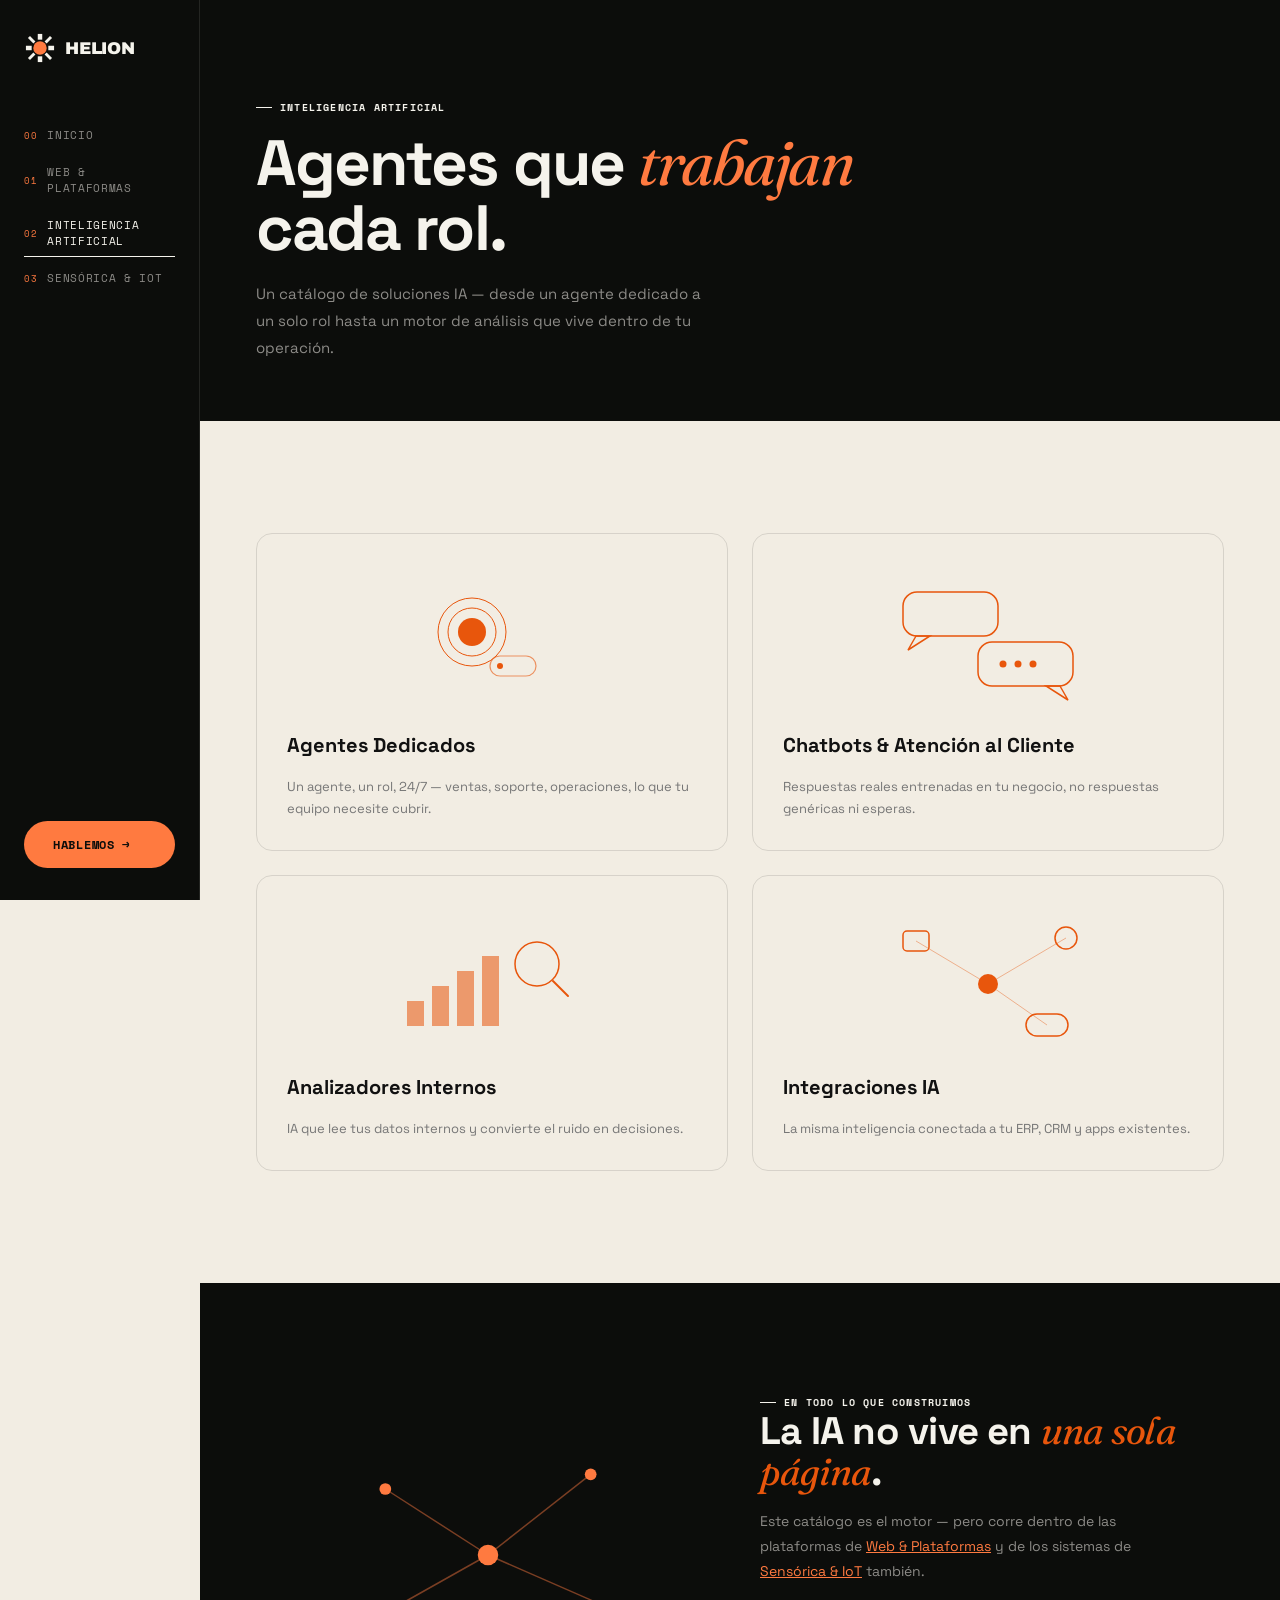
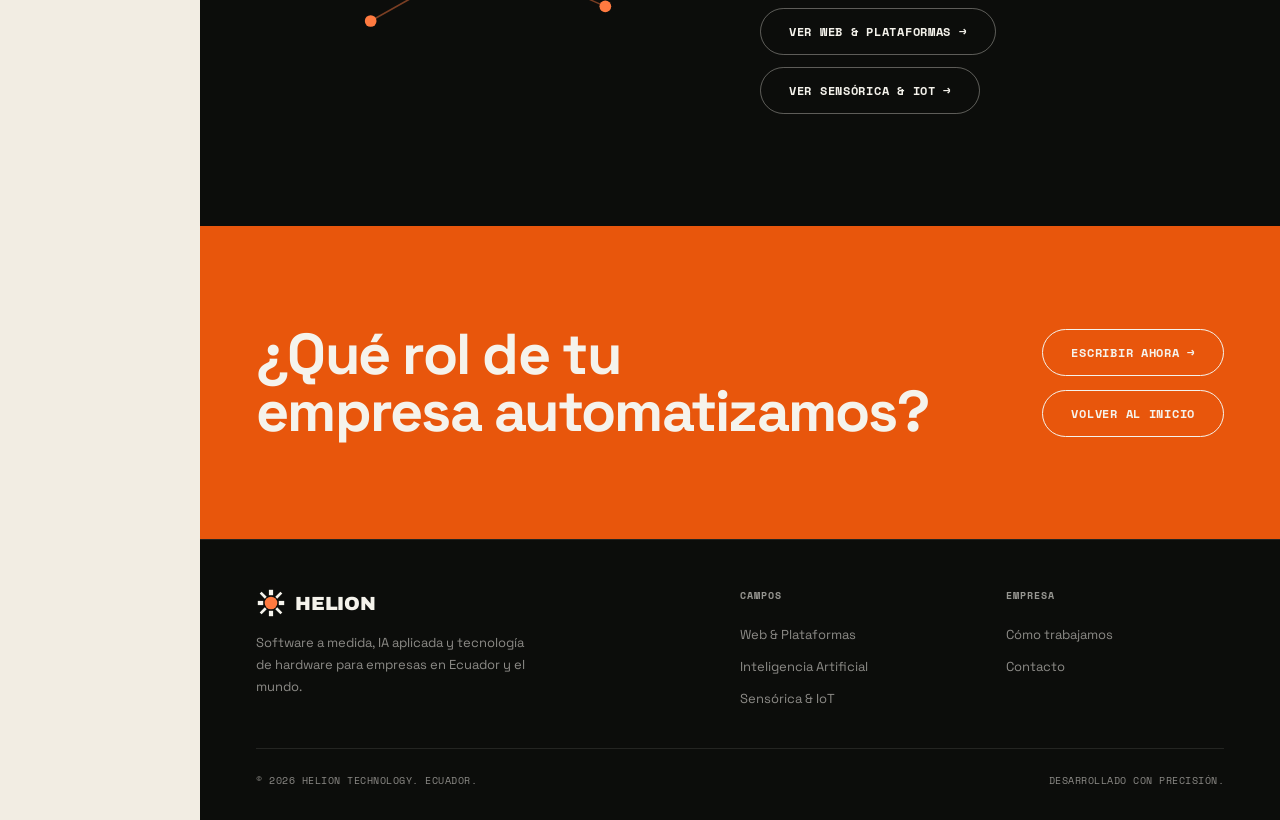
==== inteligencia-artificial.html @ 5d7f4055 "feat: give Inteligencia Artificial capability cards distinct icons Replace the repeated generic orbi" ====
<!DOCTYPE html>
<html lang="es">
<head>
  <meta charset="UTF-8">
  <meta name="viewport" content="width=device-width, initial-scale=1.0">
  <title>Inteligencia Artificial — Helion</title>
  <link rel="preconnect" href="https://fonts.googleapis.com">
  <link rel="preconnect" href="https://fonts.gstatic.com" crossorigin>
  <link href="https://fonts.googleapis.com/css2?family=Archivo:wght@900&family=Fraunces:ital,opsz,wght@0,9..144,300..900;1,9..144,300..900&family=Space+Grotesk:wght@300;400;500;600;700&family=Space+Mono:wght@400;700&display=swap" rel="stylesheet">
  <link rel="icon" type="image/svg+xml" href="favicon.svg">
  <link rel="stylesheet" href="assets/css/tokens.css">
  <link rel="stylesheet" href="assets/css/base.css">
  <link rel="stylesheet" href="assets/css/illustrations.css">
  <link rel="stylesheet" href="assets/css/portfolio.css">
</head>
<body>

<nav class="mobile-nav" aria-label="Navegación">
  <a href="index.html" class="logo-link" style="margin:0" aria-label="Helion">
    <svg class="logo-mark" viewBox="0 0 100 100" xmlns="http://www.w3.org/2000/svg" aria-hidden="true">
      <rect x="43" y="6" width="14" height="18" fill="currentColor"/><rect x="43" y="76" width="14" height="18" fill="currentColor"/>
      <rect x="6" y="43" width="18" height="14" fill="currentColor"/><rect x="76" y="43" width="18" height="14" fill="currentColor"/>
      <rect x="-4.5" y="-12" width="9" height="24" transform="translate(76,24) rotate(45)" fill="currentColor"/>
      <rect x="-4.5" y="-12" width="9" height="24" transform="translate(24,24) rotate(-45)" fill="currentColor"/>
      <rect x="-4.5" y="-12" width="9" height="24" transform="translate(76,76) rotate(-45)" fill="currentColor"/>
      <rect x="-4.5" y="-12" width="9" height="24" transform="translate(24,76) rotate(45)" fill="currentColor"/>
      <circle cx="50" cy="50" r="21" fill="#FF7A40"/>
    </svg>
    <span class="logo-word">HELION</span>
  </a>
  <div class="mobile-nav-links">
    <a href="web-plataformas.html">Web</a>
    <a href="inteligencia-artificial.html" aria-current="page">IA</a>
    <a href="sensorica-iot.html">IoT</a>
  </div>
  <a href="index.html#contacto" class="btn-pill btn-pill--solid on-dark" style="padding:10px 18px;font-size:11px">Hablemos →</a>
</nav>

<nav class="sidenav" aria-label="Navegación principal">
  <a href="index.html" class="logo-link" aria-label="Helion">
    <svg class="logo-mark" viewBox="0 0 100 100" xmlns="http://www.w3.org/2000/svg" aria-hidden="true">
      <rect x="43" y="6" width="14" height="18" fill="currentColor"/><rect x="43" y="76" width="14" height="18" fill="currentColor"/>
      <rect x="6" y="43" width="18" height="14" fill="currentColor"/><rect x="76" y="43" width="18" height="14" fill="currentColor"/>
      <rect x="-4.5" y="-12" width="9" height="24" transform="translate(76,24) rotate(45)" fill="currentColor"/>
      <rect x="-4.5" y="-12" width="9" height="24" transform="translate(24,24) rotate(-45)" fill="currentColor"/>
      <rect x="-4.5" y="-12" width="9" height="24" transform="translate(76,76) rotate(-45)" fill="currentColor"/>
      <rect x="-4.5" y="-12" width="9" height="24" transform="translate(24,76) rotate(45)" fill="currentColor"/>
      <circle cx="50" cy="50" r="21" fill="#FF7A40"/>
    </svg>
    <span class="logo-word">HELION</span>
  </a>
  <ul class="side-links" role="list">
    <li><a href="index.html"><span class="n">00</span> Inicio</a></li>
    <li><a href="web-plataformas.html"><span class="n">01</span> Web &amp; Plataformas</a></li>
    <li><a href="inteligencia-artificial.html" aria-current="page"><span class="n">02</span> Inteligencia Artificial</a></li>
    <li><a href="sensorica-iot.html"><span class="n">03</span> Sensórica &amp; IoT</a></li>
  </ul>
  <a href="index.html#contacto" class="btn-pill btn-pill--solid on-dark">Hablemos →</a>
</nav>

<main>

<section class="portfolio-hero on-dark">
  <div class="eyebrow rv">Inteligencia Artificial</div>
  <h1 class="rv">Agentes que <span class="accent">trabajan</span><br>cada rol.</h1>
  <p class="rv">Un catálogo de soluciones IA — desde un agente dedicado a un solo rol hasta un motor de análisis que vive dentro de tu operación.</p>
</section>

<section class="capability-grid">
  <div class="capability-card rv"><div class="ill-box" id="cap-agents"></div><h3>Agentes Dedicados</h3><p>Un agente, un rol, 24/7 — ventas, soporte, operaciones, lo que tu equipo necesite cubrir.</p></div>
  <div class="capability-card rv d1"><div class="ill-box" id="cap-chat"></div><h3>Chatbots &amp; Atención al Cliente</h3><p>Respuestas reales entrenadas en tu negocio, no respuestas genéricas ni esperas.</p></div>
  <div class="capability-card rv d2"><div class="ill-box" id="cap-analyzers"></div><h3>Analizadores Internos</h3><p>IA que lee tus datos internos y convierte el ruido en decisiones.</p></div>
  <div class="capability-card rv d3"><div class="ill-box" id="cap-integrations"></div><h3>Integraciones IA</h3><p>La misma inteligencia conectada a tu ERP, CRM y apps existentes.</p></div>
</section>

<section class="integration-band">
  <div class="ill-box rv" id="cap-everywhere"></div>
  <div class="rv d1">
    <div class="eyebrow">En todo lo que construimos</div>
    <h2>La IA no vive en <span class="accent">una sola página</span>.</h2>
    <p>Este catálogo es el motor — pero corre dentro de las plataformas de <a href="web-plataformas.html" style="color:var(--red-glow)">Web &amp; Plataformas</a> y de los sistemas de <a href="sensorica-iot.html" style="color:var(--red-glow)">Sensórica &amp; IoT</a> también.</p>
    <div class="links">
      <a href="web-plataformas.html" class="btn-pill btn-pill--outline on-dark">Ver Web &amp; Plataformas →</a>
      <a href="sensorica-iot.html" class="btn-pill btn-pill--outline on-dark">Ver Sensórica &amp; IoT →</a>
    </div>
  </div>
</section>

<section class="portfolio-cta">
  <div><h2 class="rv">¿Qué rol de tu<br>empresa automatizamos?</h2></div>
  <div class="portfolio-cta-right rv">
    <a href="mailto:hola@helion.ec" class="btn-pill btn-pill--outline" style="border-color:var(--paper);color:var(--paper)">Escribir ahora →</a>
    <a href="index.html" class="btn-pill btn-pill--outline" style="border-color:var(--paper);color:var(--paper)">Volver al inicio</a>
  </div>
</section>

</main>

<footer>
  <div class="ft-row">
    <div class="ft-brand">
      <a href="index.html" class="ft-logo" aria-label="Helion">
        <svg class="logo-mark" viewBox="0 0 100 100" xmlns="http://www.w3.org/2000/svg" aria-hidden="true">
          <rect x="43" y="6" width="14" height="18" fill="currentColor"/><rect x="43" y="76" width="14" height="18" fill="currentColor"/>
          <rect x="6" y="43" width="18" height="14" fill="currentColor"/><rect x="76" y="43" width="18" height="14" fill="currentColor"/>
          <rect x="-4.5" y="-12" width="9" height="24" transform="translate(76,24) rotate(45)" fill="currentColor"/>
          <rect x="-4.5" y="-12" width="9" height="24" transform="translate(24,24) rotate(-45)" fill="currentColor"/>
          <rect x="-4.5" y="-12" width="9" height="24" transform="translate(76,76) rotate(-45)" fill="currentColor"/>
          <rect x="-4.5" y="-12" width="9" height="24" transform="translate(24,76) rotate(45)" fill="currentColor"/>
          <circle cx="50" cy="50" r="21" fill="#FF7A40"/>
        </svg>
        <span class="logo-word">HELION</span>
      </a>
      <p>Software a medida, IA aplicada y tecnología de hardware para empresas en Ecuador y el mundo.</p>
    </div>
    <div class="ft-col">
      <h5>Campos</h5>
      <ul>
        <li><a href="web-plataformas.html">Web &amp; Plataformas</a></li>
        <li><a href="inteligencia-artificial.html">Inteligencia Artificial</a></li>
        <li><a href="sensorica-iot.html">Sensórica &amp; IoT</a></li>
      </ul>
    </div>
    <div class="ft-col">
      <h5>Empresa</h5>
      <ul>
        <li><a href="index.html#proceso">Cómo trabajamos</a></li>
        <li><a href="index.html#contacto">Contacto</a></li>
      </ul>
    </div>
  </div>
  <div class="ft-bottom">
    <span>© 2026 Helion Technology. Ecuador.</span>
    <span>DESARROLLADO CON PRECISIÓN.</span>
  </div>
</footer>

<script type="module">
  import { bootstrapCommon } from './assets/js/main.js';
  import { mountNetwork } from './assets/js/illustrations/network.js';
  import { mountIconAgent } from './assets/js/illustrations/icon-agent.js';
  import { mountIconChat } from './assets/js/illustrations/icon-chat.js';
  import { mountIconAnalyze } from './assets/js/illustrations/icon-analyze.js';
  import { mountIconIntegrate } from './assets/js/illustrations/icon-integrate.js';

  bootstrapCommon();
  mountIconAgent(document.getElementById('cap-agents'), { onDark: false });
  mountIconChat(document.getElementById('cap-chat'), { onDark: false });
  mountIconAnalyze(document.getElementById('cap-analyzers'), { onDark: false });
  mountIconIntegrate(document.getElementById('cap-integrations'), { onDark: false });
  mountNetwork(document.getElementById('cap-everywhere'), { onDark: true });
</script>
</body>
</html>
---- assets/css/tokens.css ----
:root {
  --cream: #F2EDE3;
  --ink: #111111;
  --ink-dark: #0C0D0B;
  --paper: #F5F3EC;
  --red: #E8560C;
  --red-glow: #FF7A40;
  --gray: #767676;
  --gray-on-dark: rgba(245, 243, 236, .55);

  --fh: 'Space Grotesk', sans-serif;
  --fm: 'Space Mono', monospace;
  --fa: 'Archivo', sans-serif;
  --fs: 'Fraunces', serif;

  --radius-pill: 999px;
  --radius-sm: 8px;

  --dur-fast: 150ms;
  --dur-normal: 300ms;
  --ease-out-expo: cubic-bezier(0.16, 1, 0.3, 1);

  --space-section: clamp(4rem, 3rem + 5vw, 8rem);
}
---- assets/css/base.css ----
*, *::before, *::after { box-sizing: border-box; margin: 0; padding: 0; }

@media (prefers-reduced-motion: no-preference) {
  html { scroll-behavior: smooth; }
}

body {
  background: var(--cream);
  color: var(--ink);
  font-family: var(--fh);
  font-size: 16px;
  -webkit-font-smoothing: antialiased;
}

:focus-visible { outline: 2px solid var(--red); outline-offset: 3px; }

a { color: inherit; }

/* ── EYEBROW / ACCENT TYPE ── */
.eyebrow {
  font-family: var(--fm); font-size: 10px; font-weight: 700;
  letter-spacing: .12em; text-transform: uppercase;
  display: flex; align-items: center; gap: 8px;
}
.eyebrow::before { content: ''; width: 16px; height: 1.5px; background: currentColor; }

.accent {
  font-family: var(--fs); font-style: italic; font-weight: 400;
  color: var(--red);
}
.on-dark .accent, .accent.on-dark { color: var(--red-glow); }

/* ── PILL BUTTONS ── */
.btn-pill {
  display: inline-flex; align-items: center; gap: 10px;
  padding: 14px 28px; border-radius: var(--radius-pill);
  font-family: var(--fm); font-size: 12px; font-weight: 700;
  letter-spacing: .06em; text-transform: uppercase;
  white-space: nowrap;
  text-decoration: none; border: 1.5px solid transparent;
  transition: transform var(--dur-fast) var(--ease-out-expo),
              box-shadow var(--dur-fast) var(--ease-out-expo),
              background var(--dur-fast), color var(--dur-fast);
}
.btn-pill:hover { transform: scale(1.02); }

.btn-pill--solid { background: var(--red); color: var(--paper); }
.btn-pill--solid:hover { box-shadow: 0 0 24px rgba(232, 86, 12, .45); }
.on-dark .btn-pill--solid, .btn-pill--solid.on-dark { background: var(--red-glow); color: var(--ink-dark); }
.on-dark .btn-pill--solid:hover, .btn-pill--solid.on-dark:hover { box-shadow: 0 0 24px rgba(255, 122, 64, .4); }

.btn-pill--outline { border-color: var(--ink); color: var(--ink); }
.btn-pill--outline:hover { background: var(--ink); color: var(--cream); }
.on-dark .btn-pill--outline, .btn-pill--outline.on-dark { border-color: rgba(245, 243, 236, .35); color: var(--paper); }
.on-dark .btn-pill--outline:hover, .btn-pill--outline.on-dark:hover { background: var(--paper); color: var(--ink-dark); }

/* ── REVEAL ON SCROLL ── */
.rv { opacity: 0; transform: translateY(24px); transition: opacity .6s ease, transform .6s ease; }
.rv.in { opacity: 1; transform: none; }
.d1 { transition-delay: .1s } .d2 { transition-delay: .2s } .d3 { transition-delay: .3s }

/* ── SIDE NAV (dark) ── */
.sidenav {
  position: fixed; top: 0; left: 0; bottom: 0; width: 200px;
  border-right: 1px solid rgba(245, 243, 236, .1);
  display: flex; flex-direction: column;
  padding: 32px 24px;
  background: var(--ink-dark); color: var(--paper);
  z-index: 200;
}
.logo-link {
  display: flex; align-items: center; gap: 9px;
  text-decoration: none; color: var(--paper);
  margin-bottom: 56px; line-height: 1;
}
.logo-mark { width: 32px; height: 32px; flex-shrink: 0; display: block; }
.logo-word { font-family: var(--fa); font-weight: 900; font-size: 17px; letter-spacing: -0.01em; color: currentColor; }
.side-links { list-style: none; display: flex; flex-direction: column; gap: 6px; flex: 1; }
.side-links a {
  display: flex; align-items: center; gap: 10px;
  font-family: var(--fm); font-size: 11px; letter-spacing: .06em;
  text-transform: uppercase; color: var(--gray-on-dark);
  text-decoration: none; padding: 7px 0;
  border-bottom: 1px solid transparent;
  transition: color var(--dur-fast), border-color var(--dur-fast);
}
.side-links a:hover, .side-links a[aria-current="page"] { color: var(--paper); border-color: var(--paper); }
.side-links a .n { color: var(--red-glow); font-size: 9px; }

main { margin-left: 200px; }
footer { margin-left: 200px; }

/* ── MOBILE NAV ── */
.mobile-nav { display: none; }
@media (max-width: 900px) {
  .sidenav { display: none; }
  main { margin-left: 0; }
  footer { margin-left: 0; }
  .mobile-nav {
    display: flex !important;
    flex-wrap: wrap;
    position: sticky; top: 0; z-index: 200;
    border-bottom: 1px solid rgba(245, 243, 236, .1);
    background: var(--ink-dark); color: var(--paper);
    padding: 16px 24px; gap: 10px 16px; justify-content: space-between; align-items: center;
  }
  .mobile-nav-links {
    display: flex; align-items: center; gap: 14px;
    font-family: var(--fm); font-size: 10px; font-weight: 700;
    letter-spacing: .06em; text-transform: uppercase;
  }
  .mobile-nav-links a {
    color: var(--gray-on-dark); text-decoration: none;
    transition: color var(--dur-fast);
  }
  .mobile-nav-links a:hover, .mobile-nav-links a[aria-current="page"] { color: var(--paper); }
  @media (max-width: 420px) {
    .mobile-nav-links { order: 3; flex-basis: 100%; justify-content: center; }
  }
}

/* ── TICKER (cream) ── */
.ticker { border-bottom: 1px solid rgba(17, 17, 17, .12); padding: 13px 0; overflow: hidden; background: var(--cream); }
.ticker-track { display: flex; width: max-content; animation: ticker 28s linear infinite; }
.ticker-track:hover { animation-play-state: paused; }
.t-i {
  display: flex; align-items: center; gap: 20px; padding: 0 20px;
  font-family: var(--fm); font-size: 10px; font-weight: 700;
  letter-spacing: .08em; text-transform: uppercase;
  color: var(--ink); white-space: nowrap;
}
.t-sep { color: var(--red); }
@keyframes ticker { from { transform: translateX(0) } to { transform: translateX(-50%) } }

/* ── FOOTER (dark) ── */
footer { background: var(--ink-dark); color: var(--paper); border-top: 1px solid rgba(245, 243, 236, .1); padding: 48px 56px 32px; }
.ft-row { display: grid; grid-template-columns: 2fr 1fr 1fr; gap: 48px; margin-bottom: 40px; }
.ft-logo { display: flex; align-items: center; gap: 9px; text-decoration: none; color: var(--paper); margin-bottom: 14px; line-height: 1; }
.ft-logo .logo-mark { width: 30px; height: 30px; }
.ft-logo .logo-word { font-size: 19px; }
.ft-brand p { font-size: 13px; color: var(--gray-on-dark); line-height: 1.7; max-width: 280px; }
.ft-col h5 { font-family: var(--fm); font-size: 10px; font-weight: 700; letter-spacing: .1em; text-transform: uppercase; color: rgba(245, 243, 236, .6); margin-bottom: 20px; }
.ft-col ul { list-style: none; display: flex; flex-direction: column; gap: 11px; }
.ft-col a { font-size: 13px; color: var(--gray-on-dark); text-decoration: none; transition: color var(--dur-fast); }
.ft-col a:hover { color: var(--paper); }
.ft-bottom { display: flex; justify-content: space-between; align-items: center; padding-top: 24px; border-top: 1px solid rgba(245, 243, 236, .1); font-family: var(--fm); font-size: 10px; letter-spacing: .05em; color: rgba(245, 243, 236, .55); text-transform: uppercase; }

@media (max-width: 900px) {
  .ft-row { grid-template-columns: 1fr; }
  footer { padding: 48px 24px 28px; }
}

@media (prefers-reduced-motion: reduce) {
  .ticker-track { animation: none; }
  .rv { transition: none; opacity: 1; transform: none; }
}
---- assets/css/illustrations.css ----
.ill { width: 100%; height: 100%; display: block; }
.ill-network .node { fill: var(--red); }
.ill-network.ill--on-dark .node { fill: var(--red-glow); }
.ill-network .link { stroke: var(--red); stroke-width: 1; opacity: .45; }
.ill-network.ill--on-dark .link { stroke: var(--red-glow); }
.ill-network .node--hub { animation: ill-pulse 2.4s ease-in-out infinite; }
.ill-network .node--sat { animation: ill-pulse 2.4s ease-in-out infinite; }
.ill-network .node--sat:nth-child(7) { animation-delay: .3s; }
.ill-network .node--sat:nth-child(8) { animation-delay: .6s; }
.ill-network .node--sat:nth-child(9) { animation-delay: .9s; }

@keyframes ill-pulse {
  0%, 100% { opacity: 1; }
  50% { opacity: .5; }
}

@media (prefers-reduced-motion: reduce) {
  .ill-network .node--hub, .ill-network .node--sat { animation: none; opacity: 1; }
}

.ill-orbit .core { fill: var(--red); }
.ill-orbit.ill--on-dark .core { fill: var(--red-glow); }
.ill-orbit .ring { stroke: var(--red); stroke-width: 1; fill: none; opacity: .4; }
.ill-orbit.ill--on-dark .ring { stroke: var(--red-glow); }
.ill-orbit .particle { fill: var(--red); }
.ill-orbit.ill--on-dark .particle { fill: var(--red-glow); }
.ill-orbit .ring-group {
  transform-box: fill-box; transform-origin: center;
  animation: ill-rotate 14s linear infinite;
}
.ill-orbit .ring-group:nth-child(2) { animation-duration: 20s; animation-direction: reverse; }
.ill-orbit .ring-group:nth-child(3) { animation-duration: 26s; }

@keyframes ill-rotate {
  from { transform: rotate(0deg); }
  to { transform: rotate(360deg); }
}

@media (prefers-reduced-motion: reduce) {
  .ill-orbit .ring-group { animation: none; }
}

.ill-device .body { stroke: var(--red); stroke-width: 1.5; fill: none; }
.ill-device.ill--on-dark .body { stroke: var(--red-glow); }
.ill-device .led { fill: var(--red); }
.ill-device.ill--on-dark .led { fill: var(--red-glow); }
.ill-device .wave { stroke: var(--red); stroke-width: 1; fill: none; opacity: 0; animation: ill-wave 2.4s ease-out infinite; }
.ill-device.ill--on-dark .wave { stroke: var(--red-glow); }
.ill-device .wave:nth-child(3) { animation-delay: 0s; }
.ill-device .wave:nth-child(4) { animation-delay: .6s; }
.ill-device .wave:nth-child(5) { animation-delay: 1.2s; }

@keyframes ill-wave {
  0% { opacity: .6; transform: scale(.85); }
  100% { opacity: 0; transform: scale(1.15); }
}

@media (prefers-reduced-motion: reduce) {
  .ill-device .wave { animation: none; opacity: .25; }
}

.ill-dashboard .frame { stroke: var(--red); stroke-width: 1.5; fill: none; }
.ill-dashboard.ill--on-dark .frame { stroke: var(--red-glow); }
.ill-dashboard .bar { fill: var(--red); opacity: .55; animation: ill-bar 2.6s ease-in-out infinite; transform-box: fill-box; transform-origin: bottom; }
.ill-dashboard.ill--on-dark .bar { fill: var(--red-glow); }
.ill-dashboard .bar:nth-child(3) { animation-delay: .3s; }
.ill-dashboard .bar:nth-child(4) { animation-delay: .6s; }
.ill-dashboard .bar:nth-child(5) { animation-delay: .9s; }
.ill-dashboard .line { stroke: var(--red); stroke-width: 1.5; fill: none; stroke-dasharray: 120; stroke-dashoffset: 120; animation: ill-draw 3s ease-in-out infinite; }
.ill-dashboard.ill--on-dark .line { stroke: var(--red-glow); }

@keyframes ill-bar {
  0%, 100% { transform: scaleY(1); }
  50% { transform: scaleY(.6); }
}
@keyframes ill-draw {
  0% { stroke-dashoffset: 120; }
  50% { stroke-dashoffset: 0; }
  100% { stroke-dashoffset: -120; }
}

@media (prefers-reduced-motion: reduce) {
  .ill-dashboard .bar { animation: none; }
  .ill-dashboard .line { animation: none; stroke-dashoffset: 0; }
}

/* ERP — unified panel, modules with live indicators */
.ill-erp .frame { stroke: var(--red); stroke-width: 1.5; fill: none; opacity: .5; }
.ill-erp.ill--on-dark .frame { stroke: var(--red-glow); }
.ill-erp .module { stroke: var(--red); stroke-width: 1; fill: none; opacity: .35; }
.ill-erp.ill--on-dark .module { stroke: var(--red-glow); }
.ill-erp .led { fill: var(--red); animation: ill-pulse 2.4s ease-in-out infinite; }
.ill-erp.ill--on-dark .led { fill: var(--red-glow); }
.ill-erp .led--2 { animation-delay: .25s; }
.ill-erp .led--3 { animation-delay: .5s; }
.ill-erp .led--4 { animation-delay: .75s; }

@media (prefers-reduced-motion: reduce) {
  .ill-erp .led { animation: none; opacity: 1; }
}

/* CRM — pipeline narrowing through stages */
.ill-crm .link { stroke: var(--red); stroke-width: 1; opacity: .4; }
.ill-crm.ill--on-dark .link { stroke: var(--red-glow); }
.ill-crm .stage { fill: var(--red); animation: ill-pulse 2.4s ease-in-out infinite; }
.ill-crm.ill--on-dark .stage { fill: var(--red-glow); }
.ill-crm .stage--2 { animation-delay: .25s; }
.ill-crm .stage--3 { animation-delay: .5s; }
.ill-crm .stage--4 { animation-delay: .75s; }

@media (prefers-reduced-motion: reduce) {
  .ill-crm .stage { animation: none; opacity: 1; }
}

/* Sistemas a Medida — asymmetric blocks assembling */
.ill-custom .block { stroke: var(--red); stroke-width: 1.5; fill: none; transform-box: fill-box; transform-origin: center; animation: ill-float 3.2s ease-in-out infinite; }
.ill-custom.ill--on-dark .block { stroke: var(--red-glow); }
.ill-custom .block--2 { animation-delay: .4s; }
.ill-custom .block--3 { animation-delay: .8s; }
.ill-custom .pin { fill: var(--red); }
.ill-custom.ill--on-dark .pin { fill: var(--red-glow); }

@keyframes ill-float {
  0%, 100% { transform: translateY(0); }
  50% { transform: translateY(-4px); }
}

@media (prefers-reduced-motion: reduce) {
  .ill-custom .block { animation: none; }
}

/* Apps Móviles & Web — phone + browser, live on both */
.ill-mobile .body { stroke: var(--red); stroke-width: 1.5; fill: none; }
.ill-mobile.ill--on-dark .body { stroke: var(--red-glow); }
.ill-mobile .chrome { stroke: var(--red); stroke-width: 1; opacity: .5; }
.ill-mobile.ill--on-dark .chrome { stroke: var(--red-glow); }
.ill-mobile .dot { fill: var(--red); opacity: .5; }
.ill-mobile.ill--on-dark .dot { fill: var(--red-glow); }
.ill-mobile .screen { fill: var(--red); animation: ill-pulse 2.4s ease-in-out infinite; }
.ill-mobile.ill--on-dark .screen { fill: var(--red-glow); }
.ill-mobile .screen--b { animation-delay: .5s; }

@media (prefers-reduced-motion: reduce) {
  .ill-mobile .screen { animation: none; opacity: 1; }
}

/* Agentes Dedicados — one agent, always-on signal, role badge */
.ill-agent .core { fill: var(--red); }
.ill-agent.ill--on-dark .core { fill: var(--red-glow); }
.ill-agent .ring { stroke: var(--red); stroke-width: 1; fill: none; transform-box: fill-box; transform-origin: center; animation: ill-signal 2.6s ease-out infinite; }
.ill-agent.ill--on-dark .ring { stroke: var(--red-glow); }
.ill-agent .ring--2 { animation-delay: .8s; }
.ill-agent .badge { stroke: var(--red); stroke-width: 1.2; fill: none; opacity: .6; }
.ill-agent.ill--on-dark .badge { stroke: var(--red-glow); }
.ill-agent .badge-dot { fill: var(--red); animation: ill-pulse 2.4s ease-in-out infinite; }
.ill-agent.ill--on-dark .badge-dot { fill: var(--red-glow); }

@keyframes ill-signal {
  0% { opacity: .6; transform: scale(.7); }
  100% { opacity: 0; transform: scale(1.3); }
}

@media (prefers-reduced-motion: reduce) {
  .ill-agent .ring { animation: none; opacity: 0; }
  .ill-agent .badge-dot { animation: none; opacity: 1; }
}

/* Chatbots & Atención al Cliente — conversation with a typing indicator */
.ill-chat .bubble { stroke: var(--red); stroke-width: 1.5; fill: none; }
.ill-chat.ill--on-dark .bubble { stroke: var(--red-glow); }
.ill-chat .dot { fill: var(--red); animation: ill-pulse 1.6s ease-in-out infinite; }
.ill-chat.ill--on-dark .dot { fill: var(--red-glow); }
.ill-chat .dot--2 { animation-delay: .2s; }
.ill-chat .dot--3 { animation-delay: .4s; }

@media (prefers-reduced-motion: reduce) {
  .ill-chat .dot { animation: none; opacity: 1; }
}

/* Analizadores Internos — histogram read by a magnifying glass */
.ill-analyze .bar { fill: var(--red); opacity: .55; animation: ill-bar 2.6s ease-in-out infinite; transform-box: fill-box; transform-origin: bottom; }
.ill-analyze.ill--on-dark .bar { fill: var(--red-glow); }
.ill-analyze .bar--2 { animation-delay: .2s; }
.ill-analyze .bar--3 { animation-delay: .4s; }
.ill-analyze .bar--4 { animation-delay: .6s; }
.ill-analyze .lens { stroke: var(--red); stroke-width: 1.5; fill: none; }
.ill-analyze.ill--on-dark .lens { stroke: var(--red-glow); }
.ill-analyze .handle { stroke: var(--red); stroke-width: 2; stroke-linecap: round; }
.ill-analyze.ill--on-dark .handle { stroke: var(--red-glow); }

@media (prefers-reduced-motion: reduce) {
  .ill-analyze .bar { animation: none; }
}

/* Integraciones IA — one core, connected to systems of different shapes */
.ill-integrate .core { fill: var(--red); }
.ill-integrate.ill--on-dark .core { fill: var(--red-glow); }
.ill-integrate .link { stroke: var(--red); stroke-width: 1; opacity: .4; }
.ill-integrate.ill--on-dark .link { stroke: var(--red-glow); }
.ill-integrate .target { stroke: var(--red); stroke-width: 1.5; fill: none; animation: ill-pulse 2.4s ease-in-out infinite; }
.ill-integrate.ill--on-dark .target { stroke: var(--red-glow); }
.ill-integrate .target--2 { animation-delay: .3s; }
.ill-integrate .target--3 { animation-delay: .6s; }

@media (prefers-reduced-motion: reduce) {
  .ill-integrate .target { animation: none; opacity: 1; }
}
---- assets/css/portfolio.css ----
.portfolio-hero { background: var(--ink-dark); color: var(--paper); padding: 100px 56px 60px; }
.portfolio-hero h1 { font-size: clamp(2.5rem, 5vw, 5rem); font-weight: 700; letter-spacing: -.03em; line-height: 1.02; margin-top: 14px; max-width: 760px; }
.portfolio-hero p { font-size: 15px; color: var(--gray-on-dark); line-height: 1.8; max-width: 460px; margin-top: 18px; }

.capability-grid { padding: var(--space-section) 56px; display: grid; grid-template-columns: repeat(2, 1fr); gap: 24px; background: var(--cream); }
.capability-card { border: 1px solid rgba(17,17,17,.12); border-radius: 16px; padding: 30px; display: flex; flex-direction: column; gap: 18px; }
.capability-card .ill-box { height: 150px; }
.capability-card h3 { font-size: 20px; font-weight: 700; }
.capability-card p { font-size: 13px; color: var(--gray); line-height: 1.7; }

.integration-band { padding: var(--space-section) 56px; background: var(--ink-dark); color: var(--paper); display: grid; grid-template-columns: 1fr 1fr; gap: 40px; align-items: center; }
.integration-band .ill-box { height: 220px; }
.integration-band h2 { font-size: clamp(1.8rem, 3vw, 3rem); font-weight: 700; letter-spacing: -.02em; line-height: 1.08; }
.integration-band p { font-size: 14px; color: var(--gray-on-dark); line-height: 1.8; margin-top: 16px; max-width: 420px; }
.integration-band .links { display: flex; gap: 12px; margin-top: 24px; flex-wrap: wrap; }

.portfolio-cta { padding: 100px 56px; display: grid; grid-template-columns: 1fr auto; gap: 60px; align-items: center; background: var(--red); }
.portfolio-cta h2 { font-size: clamp(2.2rem, 4.5vw, 5rem); font-weight: 700; letter-spacing: -.03em; line-height: .98; color: var(--paper); }
.portfolio-cta-right { display: flex; flex-direction: column; gap: 14px; }

/* Scrollytelling (Sensórica page only) */
.acts-section { background: var(--ink-dark); color: var(--paper); padding: 40px 56px var(--space-section); }
.acts-layout { display: grid; grid-template-columns: 40px 1fr 1fr; gap: 32px; }
.acts-progress-track { background: rgba(245,243,236,.1); border-radius: 2px; position: relative; height: 100%; }
.acts-progress-fill { position: absolute; top: 0; left: 0; right: 0; height: 0%; background: var(--red-glow); border-radius: 2px; transition: height .1s linear; }
.acts-copy .act { min-height: 70vh; display: flex; flex-direction: column; justify-content: center; padding: 24px 0; }
.acts-copy .act h3 { font-size: clamp(1.4rem, 2.4vw, 2.2rem); font-weight: 700; letter-spacing: -.02em; line-height: 1.1; margin-top: 10px; }
.acts-copy .act p { font-size: 13px; color: var(--gray-on-dark); line-height: 1.8; margin-top: 12px; max-width: 380px; }
.acts-visual { position: sticky; top: 80px; height: 70vh; display: flex; align-items: center; justify-content: center; }
.acts-visual .ill-box { width: 100%; height: 340px; }

@media (max-width: 900px) {
  .portfolio-hero, .capability-grid, .integration-band, .portfolio-cta, .acts-section { padding-left: 24px; padding-right: 24px; }
  .capability-grid { grid-template-columns: 1fr; }
  .integration-band { grid-template-columns: 1fr; }
  .portfolio-cta { grid-template-columns: 1fr; }
  .acts-layout { grid-template-columns: 24px 1fr; }
  .acts-visual { display: none; }
}
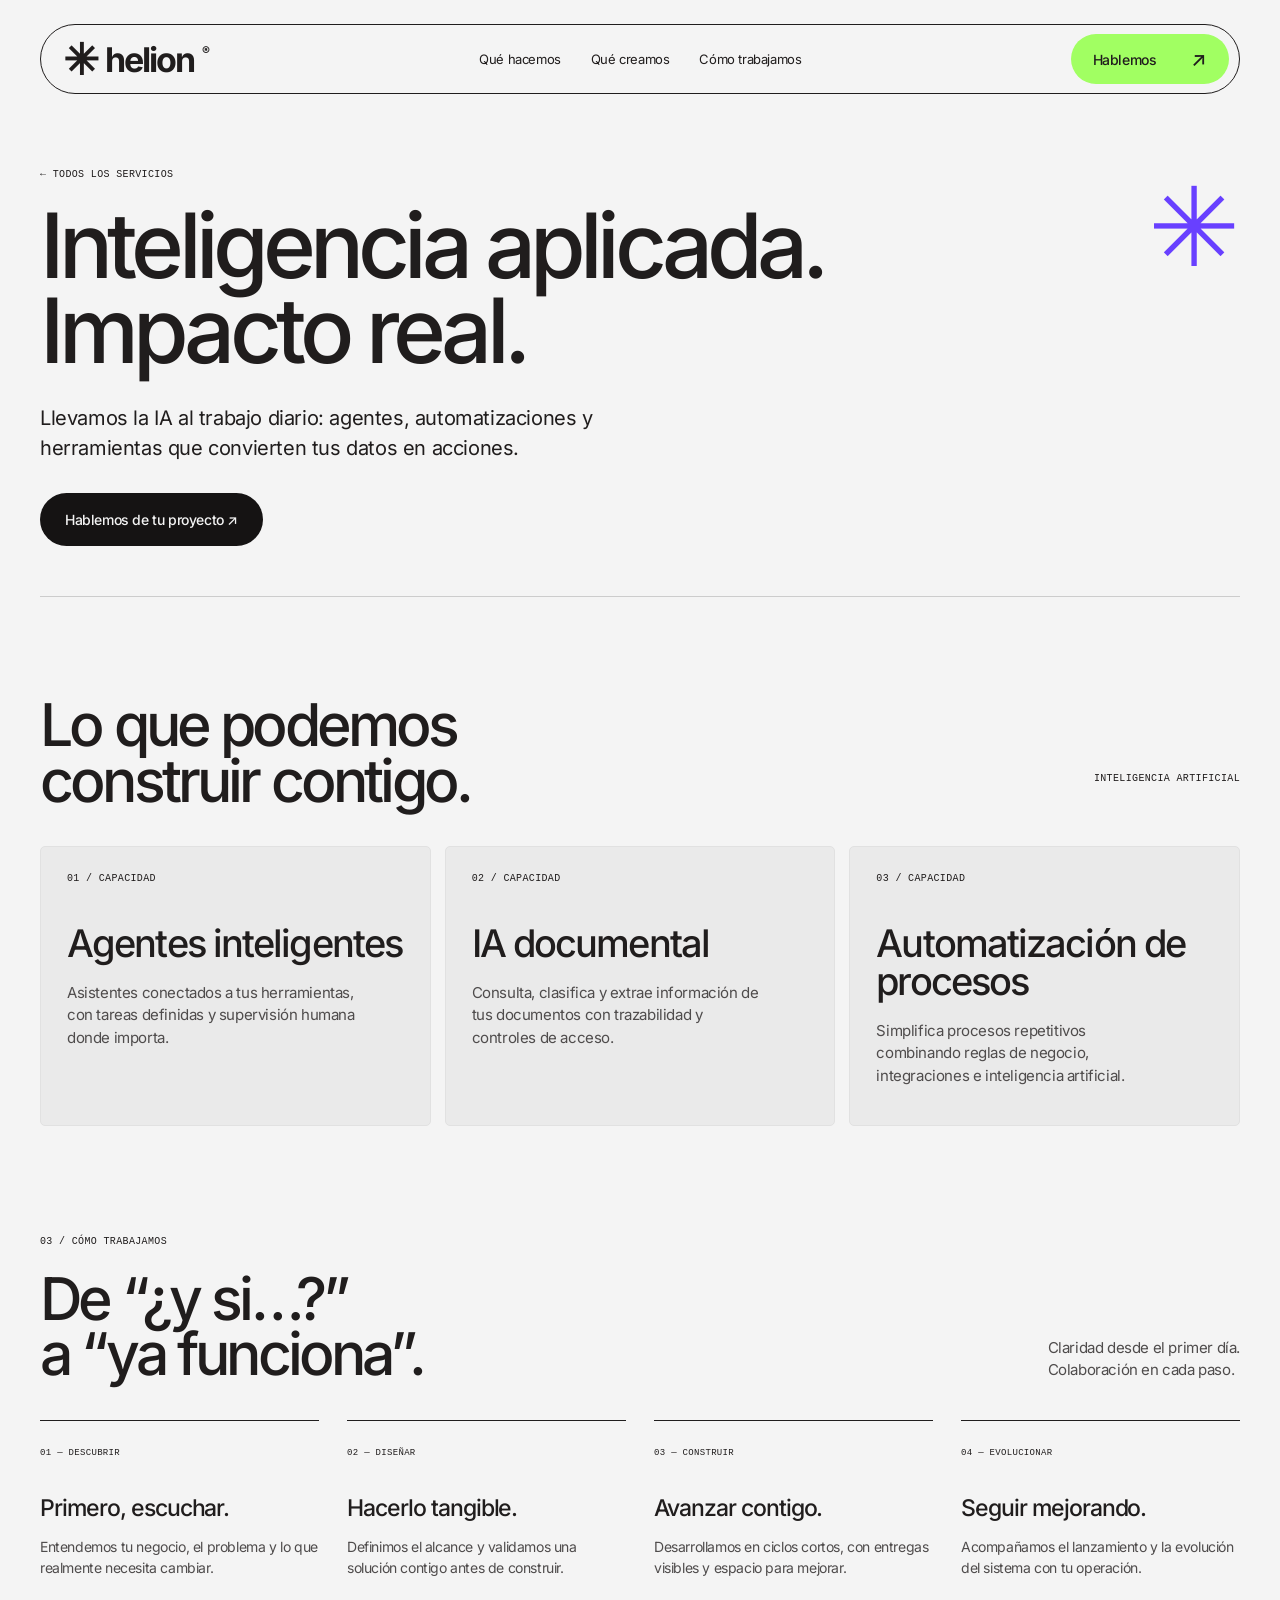
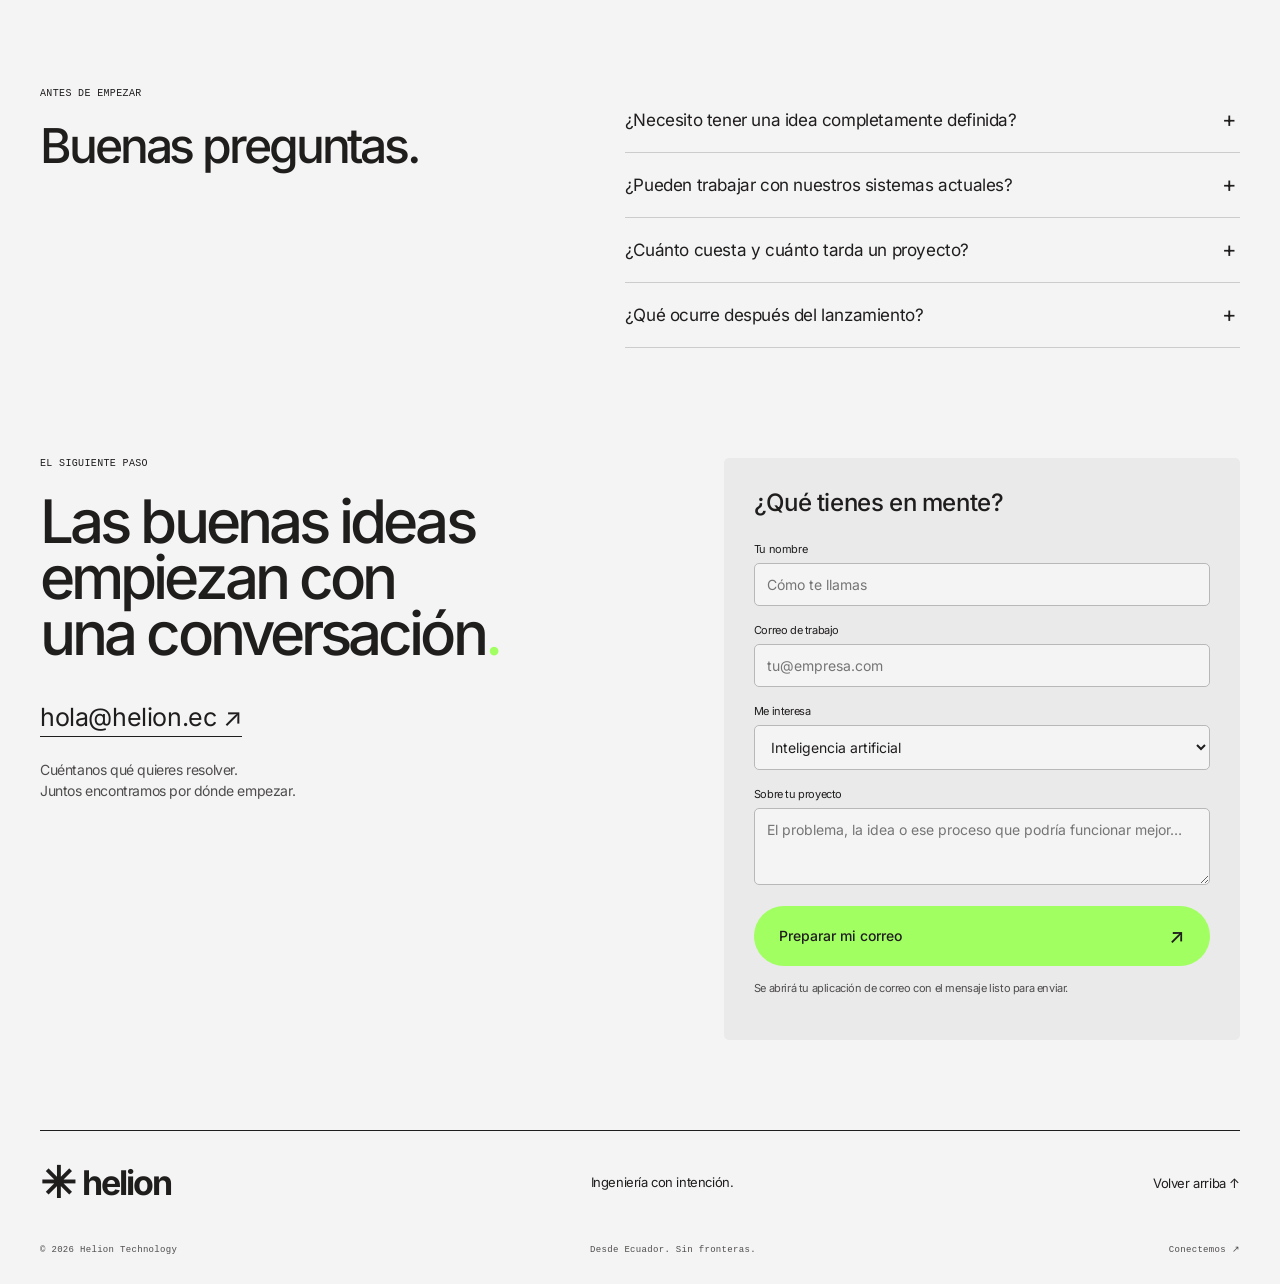
==== commit e84044c4: "Preserve Helion editorial studio website concept" ====
--- a/inteligencia-artificial.html
+++ b/inteligencia-artificial.html
@@ -1,154 +1,142 @@
-<!DOCTYPE html>
+<!doctype html>
 <html lang="es">
 <head>
-  <meta charset="UTF-8">
-  <meta name="viewport" content="width=device-width, initial-scale=1.0">
-  <title>Inteligencia Artificial — Helion</title>
-  <link rel="preconnect" href="https://fonts.googleapis.com">
-  <link rel="preconnect" href="https://fonts.gstatic.com" crossorigin>
-  <link href="https://fonts.googleapis.com/css2?family=Archivo:wght@900&family=Fraunces:ital,opsz,wght@0,9..144,300..900;1,9..144,300..900&family=Space+Grotesk:wght@300;400;500;600;700&family=Space+Mono:wght@400;700&display=swap" rel="stylesheet">
-  <link rel="icon" type="image/svg+xml" href="favicon.svg">
-  <link rel="stylesheet" href="assets/css/tokens.css">
-  <link rel="stylesheet" href="assets/css/base.css">
-  <link rel="stylesheet" href="assets/css/illustrations.css">
-  <link rel="stylesheet" href="assets/css/portfolio.css">
+<meta charset="utf-8">
+<meta name="viewport" content="width=device-width,initial-scale=1"><title>Inteligencia artificial — Helion</title>
+<meta name="description" content="Llevamos la IA al trabajo diario: agentes, automatizaciones y herramientas que convierten tus datos en acciones.">
+<meta name="theme-color" content="#f4f4f4">
+<link rel="canonical" href="https://helion.ec/inteligencia-artificial.html">
+<meta property="og:title" content="Inteligencia artificial — Helion">
+<meta property="og:description" content="Llevamos la IA al trabajo diario: agentes, automatizaciones y herramientas que convierten tus datos en acciones.">
+<meta property="og:type" content="website">
+<link rel="icon" href="assets/helion-mark.svg" type="image/svg+xml">
+<link rel="stylesheet" href="assets/design-system/variables.css">
+<link rel="stylesheet" href="assets/css/studio.css">
+<script src="assets/js/studio.js" defer>
+</script>
 </head>
-<body>
-
-<nav class="mobile-nav" aria-label="Navegación">
-  <a href="index.html" class="logo-link" style="margin:0" aria-label="Helion">
-    <svg class="logo-mark" viewBox="0 0 100 100" xmlns="http://www.w3.org/2000/svg" aria-hidden="true">
-      <rect x="43" y="6" width="14" height="18" fill="currentColor"/><rect x="43" y="76" width="14" height="18" fill="currentColor"/>
-      <rect x="6" y="43" width="18" height="14" fill="currentColor"/><rect x="76" y="43" width="18" height="14" fill="currentColor"/>
-      <rect x="-4.5" y="-12" width="9" height="24" transform="translate(76,24) rotate(45)" fill="currentColor"/>
-      <rect x="-4.5" y="-12" width="9" height="24" transform="translate(24,24) rotate(-45)" fill="currentColor"/>
-      <rect x="-4.5" y="-12" width="9" height="24" transform="translate(76,76) rotate(-45)" fill="currentColor"/>
-      <rect x="-4.5" y="-12" width="9" height="24" transform="translate(24,76) rotate(45)" fill="currentColor"/>
-      <circle cx="50" cy="50" r="21" fill="#FF7A40"/>
-    </svg>
-    <span class="logo-word">HELION</span>
-  </a>
-  <div class="mobile-nav-links">
-    <a href="web-plataformas.html">Web</a>
-    <a href="inteligencia-artificial.html" aria-current="page">IA</a>
-    <a href="sensorica-iot.html">IoT</a>
-  </div>
-  <a href="index.html#contacto" class="btn-pill btn-pill--solid on-dark" style="padding:10px 18px;font-size:11px">Hablemos →</a>
-</nav>
-
-<nav class="sidenav" aria-label="Navegación principal">
-  <a href="index.html" class="logo-link" aria-label="Helion">
-    <svg class="logo-mark" viewBox="0 0 100 100" xmlns="http://www.w3.org/2000/svg" aria-hidden="true">
-      <rect x="43" y="6" width="14" height="18" fill="currentColor"/><rect x="43" y="76" width="14" height="18" fill="currentColor"/>
-      <rect x="6" y="43" width="18" height="14" fill="currentColor"/><rect x="76" y="43" width="18" height="14" fill="currentColor"/>
-      <rect x="-4.5" y="-12" width="9" height="24" transform="translate(76,24) rotate(45)" fill="currentColor"/>
-      <rect x="-4.5" y="-12" width="9" height="24" transform="translate(24,24) rotate(-45)" fill="currentColor"/>
-      <rect x="-4.5" y="-12" width="9" height="24" transform="translate(76,76) rotate(-45)" fill="currentColor"/>
-      <rect x="-4.5" y="-12" width="9" height="24" transform="translate(24,76) rotate(45)" fill="currentColor"/>
-      <circle cx="50" cy="50" r="21" fill="#FF7A40"/>
-    </svg>
-    <span class="logo-word">HELION</span>
-  </a>
-  <ul class="side-links" role="list">
-    <li><a href="index.html"><span class="n">00</span> Inicio</a></li>
-    <li><a href="web-plataformas.html"><span class="n">01</span> Web &amp; Plataformas</a></li>
-    <li><a href="inteligencia-artificial.html" aria-current="page"><span class="n">02</span> Inteligencia Artificial</a></li>
-    <li><a href="sensorica-iot.html"><span class="n">03</span> Sensórica &amp; IoT</a></li>
-  </ul>
-  <a href="index.html#contacto" class="btn-pill btn-pill--solid on-dark">Hablemos →</a>
-</nav>
-
-<main>
-
-<section class="portfolio-hero on-dark">
-  <div class="eyebrow rv">Inteligencia Artificial</div>
-  <h1 class="rv">Agentes que <span class="accent">trabajan</span><br>cada rol.</h1>
-  <p class="rv">Un catálogo de soluciones IA — desde un agente dedicado a un solo rol hasta un motor de análisis que vive dentro de tu operación.</p>
+<body><a class="skip" href="#main">Saltar al contenido</a>
+<header class="header"><a class="brand" href="index.html" aria-label="Helion, inicio"><span class="brand-mark" aria-hidden="true">✳</span>helion<span class="brand-dot">®</span></a>
+<nav id="navigation" aria-label="Principal"><a href="index.html#servicios">Qué hacemos</a><a href="index.html#posibilidades">Qué creamos</a><a href="index.html#metodo">Cómo trabajamos</a>
+</nav><a class="button small primary nav-cta" href="#contacto">Hablemos <span>↗</span></a><button class="menu-toggle" aria-label="Abrir menú" aria-expanded="false" aria-controls="navigation">☰</button>
+</header>
+<main id="main">
+<section class="detail-hero section"><a class="eyebrow back-link" href="index.html#servicios">← TODOS LOS SERVICIOS</a><span class="detail-symbol" aria-hidden="true">✳</span>
+<h1>Inteligencia aplicada.<br>Impacto real.
+</h1>
+<p>Llevamos la IA al trabajo diario: agentes, automatizaciones y herramientas que convierten tus datos en acciones.
+</p><a class="button ink" href="#contacto">Hablemos de tu proyecto ↗</a>
 </section>
-
-<section class="capability-grid">
-  <div class="capability-card rv"><div class="ill-box" id="cap-agents"></div><h3>Agentes Dedicados</h3><p>Un agente, un rol, 24/7 — ventas, soporte, operaciones, lo que tu equipo necesite cubrir.</p></div>
-  <div class="capability-card rv d1"><div class="ill-box" id="cap-chat"></div><h3>Chatbots &amp; Atención al Cliente</h3><p>Respuestas reales entrenadas en tu negocio, no respuestas genéricas ni esperas.</p></div>
-  <div class="capability-card rv d2"><div class="ill-box" id="cap-analyzers"></div><h3>Analizadores Internos</h3><p>IA que lee tus datos internos y convierte el ruido en decisiones.</p></div>
-  <div class="capability-card rv d3"><div class="ill-box" id="cap-integrations"></div><h3>Integraciones IA</h3><p>La misma inteligencia conectada a tu ERP, CRM y apps existentes.</p></div>
+<section class="section">
+<div class="section-heading">
+<h2>Lo que podemos<br>construir contigo.
+</h2><span class="eyebrow">INTELIGENCIA ARTIFICIAL</span>
+</div>
+<div class="service-grid">
+<article class="service-card capability"><span class="eyebrow">01 / CAPACIDAD</span>
+<h3>Agentes inteligentes
+</h3>
+<p>Asistentes conectados a tus herramientas, con tareas definidas y supervisión humana donde importa.
+</p>
+</article>
+<article class="service-card capability"><span class="eyebrow">02 / CAPACIDAD</span>
+<h3>IA documental
+</h3>
+<p>Consulta, clasifica y extrae información de tus documentos con trazabilidad y controles de acceso.
+</p>
+</article>
+<article class="service-card capability"><span class="eyebrow">03 / CAPACIDAD</span>
+<h3>Automatización de procesos
+</h3>
+<p>Simplifica procesos repetitivos combinando reglas de negocio, integraciones e inteligencia artificial.
+</p>
+</article>
+</div>
 </section>
-
-<section class="integration-band">
-  <div class="ill-box rv" id="cap-everywhere"></div>
-  <div class="rv d1">
-    <div class="eyebrow">En todo lo que construimos</div>
-    <h2>La IA no vive en <span class="accent">una sola página</span>.</h2>
-    <p>Este catálogo es el motor — pero corre dentro de las plataformas de <a href="web-plataformas.html" style="color:var(--red-glow)">Web &amp; Plataformas</a> y de los sistemas de <a href="sensorica-iot.html" style="color:var(--red-glow)">Sensórica &amp; IoT</a> también.</p>
-    <div class="links">
-      <a href="web-plataformas.html" class="btn-pill btn-pill--outline on-dark">Ver Web &amp; Plataformas →</a>
-      <a href="sensorica-iot.html" class="btn-pill btn-pill--outline on-dark">Ver Sensórica &amp; IoT →</a>
-    </div>
-  </div>
+<section class="section method" id="metodo">
+<div class="section-heading">
+<div><span class="eyebrow">03 / CÓMO TRABAJAMOS</span>
+<h2>De “¿y si…?”<br>a “ya funciona”.
+</h2>
+</div>
+<p>Claridad desde el primer día.<br>Colaboración en cada paso.
+</p>
+</div>
+<div class="steps">
+<article><span>01 — DESCUBRIR</span>
+<h3>Primero, escuchar.
+</h3>
+<p>Entendemos tu negocio, el problema y lo que realmente necesita cambiar.
+</p>
+</article>
+<article><span>02 — DISEÑAR</span>
+<h3>Hacerlo tangible.
+</h3>
+<p>Definimos el alcance y validamos una solución contigo antes de construir.
+</p>
+</article>
+<article><span>03 — CONSTRUIR</span>
+<h3>Avanzar contigo.
+</h3>
+<p>Desarrollamos en ciclos cortos, con entregas visibles y espacio para mejorar.
+</p>
+</article>
+<article><span>04 — EVOLUCIONAR</span>
+<h3>Seguir mejorando.
+</h3>
+<p>Acompañamos el lanzamiento y la evolución del sistema con tu operación.
+</p>
+</article>
+</div>
 </section>
-
-<section class="portfolio-cta">
-  <div><h2 class="rv">¿Qué rol de tu<br>empresa automatizamos?</h2></div>
-  <div class="portfolio-cta-right rv">
-    <a href="mailto:hola@helion.ec" class="btn-pill btn-pill--outline" style="border-color:var(--paper);color:var(--paper)">Escribir ahora →</a>
-    <a href="index.html" class="btn-pill btn-pill--outline" style="border-color:var(--paper);color:var(--paper)">Volver al inicio</a>
-  </div>
+<section class="section faq">
+<div><span class="eyebrow">ANTES DE EMPEZAR</span>
+<h2>Buenas preguntas.
+</h2>
+</div>
+<div>
+<details><summary>¿Necesito tener una idea completamente definida?</summary>
+<p>No. Podemos empezar por un problema de tu operación y trabajar contigo para definir el alcance y la solución adecuada.
+</p>
+</details>
+<details><summary>¿Pueden trabajar con nuestros sistemas actuales?</summary>
+<p>Sí. Primero revisamos sus APIs, datos y restricciones. Con esa información proponemos una integración o una evolución gradual.
+</p>
+</details>
+<details><summary>¿Cuánto cuesta y cuánto tarda un proyecto?</summary>
+<p>Depende del alcance, las integraciones y la complejidad. Después de una conversación inicial, preparamos una propuesta con entregables, tiempos y presupuesto.
+</p>
+</details>
+<details><summary>¿Qué ocurre después del lanzamiento?</summary>
+<p>Definimos contigo el soporte, mantenimiento y siguientes mejoras que necesita el proyecto. Ese acompañamiento queda establecido en la propuesta.
+</p>
+</details>
+</div>
 </section>
-
+<section class="contact section" id="contacto">
+<div><span class="eyebrow">EL SIGUIENTE PASO</span>
+<h2>Las buenas ideas<br>empiezan con<br>una conversación<span class="lime">.</span>
+</h2><a class="email" href="mailto:hola@helion.ec">hola@helion.ec ↗</a>
+<p>Cuéntanos qué quieres resolver.<br>Juntos encontramos por dónde empezar.
+</p>
+</div>
+<form id="contact-form">
+<h3>¿Qué tienes en mente?
+</h3><label for="name">Tu nombre</label><input id="name" name="name" autocomplete="name" placeholder="Cómo te llamas" required maxlength="100"><label for="email">Correo de trabajo</label><input id="email" name="email" type="email" autocomplete="email" placeholder="tu@empresa.com" required maxlength="200"><label for="service">Me interesa</label><select id="service" name="service"><option>Inteligencia artificial</option><option>Software y plataformas</option><option>Sensórica e IoT</option><option>Necesito orientación</option></select><label for="message">Sobre tu proyecto</label><textarea id="message" name="message" placeholder="El problema, la idea o ese proceso que podría funcionar mejor…" required maxlength="3000" rows="3"></textarea><button class="button primary" type="submit">Preparar mi correo <span>↗</span></button>
+<p class="form-note">Se abrirá tu aplicación de correo con el mensaje listo para enviar.
+</p>
+<p id="form-status" role="status">
+</p>
+</form>
+</section>
 </main>
-
 <footer>
-  <div class="ft-row">
-    <div class="ft-brand">
-      <a href="index.html" class="ft-logo" aria-label="Helion">
-        <svg class="logo-mark" viewBox="0 0 100 100" xmlns="http://www.w3.org/2000/svg" aria-hidden="true">
-          <rect x="43" y="6" width="14" height="18" fill="currentColor"/><rect x="43" y="76" width="14" height="18" fill="currentColor"/>
-          <rect x="6" y="43" width="18" height="14" fill="currentColor"/><rect x="76" y="43" width="18" height="14" fill="currentColor"/>
-          <rect x="-4.5" y="-12" width="9" height="24" transform="translate(76,24) rotate(45)" fill="currentColor"/>
-          <rect x="-4.5" y="-12" width="9" height="24" transform="translate(24,24) rotate(-45)" fill="currentColor"/>
-          <rect x="-4.5" y="-12" width="9" height="24" transform="translate(76,76) rotate(-45)" fill="currentColor"/>
-          <rect x="-4.5" y="-12" width="9" height="24" transform="translate(24,76) rotate(45)" fill="currentColor"/>
-          <circle cx="50" cy="50" r="21" fill="#FF7A40"/>
-        </svg>
-        <span class="logo-word">HELION</span>
-      </a>
-      <p>Software a medida, IA aplicada y tecnología de hardware para empresas en Ecuador y el mundo.</p>
-    </div>
-    <div class="ft-col">
-      <h5>Campos</h5>
-      <ul>
-        <li><a href="web-plataformas.html">Web &amp; Plataformas</a></li>
-        <li><a href="inteligencia-artificial.html">Inteligencia Artificial</a></li>
-        <li><a href="sensorica-iot.html">Sensórica &amp; IoT</a></li>
-      </ul>
-    </div>
-    <div class="ft-col">
-      <h5>Empresa</h5>
-      <ul>
-        <li><a href="index.html#proceso">Cómo trabajamos</a></li>
-        <li><a href="index.html#contacto">Contacto</a></li>
-      </ul>
-    </div>
-  </div>
-  <div class="ft-bottom">
-    <span>© 2026 Helion Technology. Ecuador.</span>
-    <span>DESARROLLADO CON PRECISIÓN.</span>
-  </div>
+<div class="footer-top"><a class="brand" href="index.html"><span class="brand-mark" aria-hidden="true">✳</span>helion</a>
+<p>Ingeniería con intención.
+</p><a href="#main">Volver arriba ↑</a>
+</div>
+<div class="footer-bottom"><span>© 2026 Helion Technology</span><span>Desde Ecuador. Sin fronteras.</span><a href="mailto:hola@helion.ec">Conectemos ↗</a>
+</div>
 </footer>
-
-<script type="module">
-  import { bootstrapCommon } from './assets/js/main.js';
-  import { mountNetwork } from './assets/js/illustrations/network.js';
-  import { mountIconAgent } from './assets/js/illustrations/icon-agent.js';
-  import { mountIconChat } from './assets/js/illustrations/icon-chat.js';
-  import { mountIconAnalyze } from './assets/js/illustrations/icon-analyze.js';
-  import { mountIconIntegrate } from './assets/js/illustrations/icon-integrate.js';
-
-  bootstrapCommon();
-  mountIconAgent(document.getElementById('cap-agents'), { onDark: false });
-  mountIconChat(document.getElementById('cap-chat'), { onDark: false });
-  mountIconAnalyze(document.getElementById('cap-analyzers'), { onDark: false });
-  mountIconIntegrate(document.getElementById('cap-integrations'), { onDark: false });
-  mountNetwork(document.getElementById('cap-everywhere'), { onDark: true });
-</script>
 </body>
 </html>
--- a/assets/design-system/variables.css
+++ b/assets/design-system/variables.css
@@ -0,0 +1,110 @@
+:root {
+  /* Colors */
+  --color-concrete: #f4f4f4;
+  --color-ash-gray: #eaeaea;
+  --color-bone: #e1e1e1;
+  --color-smoke: #b8b8b8;
+  --color-graphite: #4f4c4c;
+  --color-steel: #7a7a7a;
+  --color-charcoal: #312e2e;
+  --color-ink: #201d1d;
+  --color-obsidian: #151313;
+  --color-volt: #a1ff62;
+  --color-ultraviolet: #6840ff;
+  --color-vermillion: #f84131;
+
+  /* Typography — Font Families */
+  --font-haffer-vf: 'Haffer VF', ui-sans-serif, system-ui, -apple-system, BlinkMacSystemFont, "Segoe UI", Roboto, sans-serif;
+  --font-haffer-xh: 'Haffer XH', ui-sans-serif, system-ui, -apple-system, BlinkMacSystemFont, "Segoe UI", Roboto, sans-serif;
+  --font-haffer-mono: 'Haffer Mono', ui-monospace, SFMono-Regular, Menlo, Monaco, Consolas, monospace;
+  --font-brisa-pro: 'Brisa Pro', ui-sans-serif, system-ui, -apple-system, BlinkMacSystemFont, "Segoe UI", Roboto, sans-serif;
+  --font-apple-system: '-apple-system', ui-sans-serif, system-ui, -apple-system, BlinkMacSystemFont, "Segoe UI", Roboto, sans-serif;
+
+  /* Typography — Scale */
+  --text-mono-label: 11px;
+  --leading-mono-label: 1;
+  --text-caption: 13px;
+  --leading-caption: 1.54;
+  --tracking-caption: -0.09px;
+  --text-body-sm: 16px;
+  --leading-body-sm: 1.3;
+  --tracking-body-sm: -0.16px;
+  --text-body: 19px;
+  --leading-body: 1.25;
+  --tracking-body: -0.38px;
+  --text-annotation: 25px;
+  --leading-annotation: 0.8;
+  --text-subheading: 48px;
+  --leading-subheading: 1.05;
+  --tracking-subheading: -1.44px;
+  --text-heading-sm: 64px;
+  --leading-heading-sm: 1;
+  --tracking-heading-sm: -1.92px;
+  --text-heading: 80px;
+  --leading-heading: 0.95;
+  --tracking-heading: -4px;
+  --text-heading-lg: 112px;
+  --leading-heading-lg: 0.9;
+  --tracking-heading-lg: -5.6px;
+  --text-display: 150px;
+  --leading-display: 0.85;
+  --tracking-display: -9px;
+
+  /* Typography — Weights */
+  --font-weight-regular: 400;
+  --font-weight-medium: 500;
+  --font-weight-bold: 700;
+
+  /* Spacing */
+  --spacing-4: 4px;
+  --spacing-5: 5px;
+  --spacing-6: 6px;
+  --spacing-7: 7px;
+  --spacing-8: 8px;
+  --spacing-10: 10px;
+  --spacing-12: 12px;
+  --spacing-16: 16px;
+  --spacing-18: 18px;
+  --spacing-20: 20px;
+  --spacing-24: 24px;
+  --spacing-30: 30px;
+  --spacing-40: 40px;
+  --spacing-60: 60px;
+  --spacing-64: 64px;
+  --spacing-80: 80px;
+
+  /* Layout */
+  --page-max-width: 1200px;
+  --section-gap: 64px;
+  --card-padding: 16px;
+  --element-gap: 8px;
+
+  /* Border Radius */
+  --radius-sm: 2px;
+  --radius-md: 5px;
+  --radius-lg: 8px;
+  --radius-2xl: 16px;
+  --radius-full: 48px;
+  --radius-full-2: 160px;
+  --radius-full-3: 220px;
+  --radius-full-4: 800px;
+  --radius-full-5: 1300px;
+  --radius-full-6: 1600px;
+  --radius-full-7: 8000px;
+
+  /* Named Radii */
+  --radius-cards: 5px;
+  --radius-icons: 160px;
+  --radius-badges: 1600px;
+  --radius-inputs: 5px;
+  --radius-buttons: 1600px;
+  --radius-links-pill: 48px;
+  --radius-sharp-tiles: 2px;
+
+  /* Surfaces */
+  --surface-canvas: #f4f4f4;
+  --surface-card-surface: #eaeaea;
+  --surface-brand-surface: #a1ff62;
+  --surface-feature-surface: #6840ff;
+  --surface-inverse-surface: #151313;
+}
--- a/assets/css/studio.css
+++ b/assets/css/studio.css
@@ -0,0 +1,1130 @@
+@font-face {
+  font-family:Studio;
+  src:url('../fonts/inter-regular.ttf') format('truetype');
+  font-weight:400;
+  font-display:swap}
+@font-face {
+  font-family:Studio;
+  src:url('../fonts/inter-medium.ttf') format('truetype');
+  font-weight:500 600;
+  font-display:swap}
+@font-face {
+  font-family:Studio;
+  src:url('../fonts/inter-bold.ttf') format('truetype');
+  font-weight:700;
+  font-display:swap}
+* {
+  box-sizing:border-box}
+html {
+  scroll-behavior:smooth;
+  scroll-padding-top:110px}
+body {
+  margin:0;
+  background:var(--color-concrete);
+  color:var(--color-ink);
+  font-family:Studio,Arial,Helvetica,sans-serif;
+  font-size:16px;
+  letter-spacing:-.025em}
+a {
+  color:inherit;
+  text-decoration:none}
+button,input,textarea,select {
+  font:inherit}
+button,a,input,textarea,select {
+  -webkit-tap-highlight-color:transparent}
+button {
+  cursor:pointer}
+a,button {
+  touch-action:manipulation}
+::selection {
+  background:var(--color-volt);
+  color:var(--color-ink)}
+:focus-visible {
+  outline:3px solid var(--color-ultraviolet);
+  outline-offset:5px}
+h1,h2,h3,p {
+  margin:0}
+h1,h2,h3 {
+  font-weight:500}
+h1,h2 {
+  letter-spacing:-.065em;
+  line-height:.94}
+h2 {
+  font-size:clamp(40px,4.6vw,64px)}
+p {
+  line-height:1.5}
+.header {
+  max-width:1200px;
+  margin:24px auto 0;
+  padding:9px 10px 9px 22px;
+  display:flex;
+  align-items:center;
+  justify-content:space-between;
+  border:1px solid var(--color-ink);
+  border-radius:1600px;
+  gap:24px;
+  background:var(--color-concrete);
+  position:relative;
+  z-index:10}
+.brand {
+  display:inline-flex;
+  align-items:center;
+  gap:8px;
+  font-size:34px;
+  font-weight:700;
+  letter-spacing:-2px}
+.brand-mark {
+  font-size:43px;
+  line-height:1}
+.brand-dot {
+  font-size:12px;
+  align-self:flex-start;
+  margin-top:5px;
+  letter-spacing:0}
+.header nav {
+  display:flex;
+  gap:30px;
+  font-size:13px}
+.header nav a:hover {
+  text-decoration:underline;
+  text-underline-offset:5px}
+.button {
+  display:inline-flex;
+  justify-content:space-between;
+  align-items:center;
+  gap:35px;
+  border:1px solid transparent;
+  border-radius:1600px;
+  padding:17px 24px;
+  font-size:14px;
+  font-weight:600;
+  transition:transform .2s,background .2s}
+.button:hover {
+  transform:translateY(-3px)}
+.button span {
+  font-size:20px}
+.primary {
+  background:var(--color-volt);
+  color:var(--color-ink)}
+.ink {
+  background:var(--color-obsidian);
+  color:var(--color-concrete)}
+.small {
+  padding:12px 21px}
+.menu-toggle {
+  display:none}
+.skip {
+  position:fixed;
+  top:-100px;
+  left:20px;
+  z-index:30;
+  padding:15px;
+  background:var(--color-volt)}
+.skip:focus {
+  top:10px}
+.hero,.section,footer {
+  max-width:1200px;
+  margin:auto}
+.hero {
+  padding-top:55px}
+.hero-kicker,.eyebrow,.showcase-caption,.artifact-top,.steps article>span,.footer-bottom {
+  font-family:monospace;
+  font-size:10px;
+  letter-spacing:.035em;
+  font-weight:400}
+.hero-kicker {
+  display:flex;
+  justify-content:space-between;
+  align-items:center;
+  margin-bottom:30px}
+.hero-kicker i,.status i,.sensor-data i {
+  display:inline-block;
+  width:6px;
+  height:6px;
+  border-radius:50%;
+  background:var(--color-volt);
+  margin-right:7px}
+.hero-kicker i {
+  background:var(--color-ink)}
+h1 {
+  font-size:clamp(64px,7.8vw,108px);
+  font-weight:500}
+.hero-build {
+  position:relative;
+  display:inline-block}
+.hero-build svg {
+  position:absolute;
+  bottom:-8px;
+  left:0;
+  width:100%;
+  height:13px;
+  stroke:var(--color-volt);
+  stroke-width:9;
+  fill:none;
+  z-index:-1}
+.hero-star {
+  color:var(--color-volt);
+  font-size:100px;
+  display:inline-block;
+  margin-left:18px;
+  vertical-align:middle;
+  -webkit-text-stroke:1px var(--color-ink)}
+.hero-bottom {
+  display:flex;
+  align-items:center;
+  justify-content:space-between;
+  margin-top:30px}
+.hero-bottom p {
+  font-size:18px;
+  line-height:1.4;
+  color:var(--color-graphite)}
+.showcase {
+  position:relative;
+  display:grid;
+  grid-template-columns:1fr 1.12fr 1fr;
+  gap:0;
+  padding:70px 9px 25px;
+  align-items:center}
+.annotation {
+  font-family:cursive;
+  font-size:21px;
+  color:#c52b1e;
+  font-style:italic;
+  letter-spacing:-.05em}
+.showcase>.annotation {
+  position:absolute;
+  right:28px;
+  top:25px;
+  transform:rotate(-5deg)}
+.artifact {
+  border-radius:5px;
+  padding:18px;
+  color:var(--color-concrete);
+  min-width:0;
+  transition:transform .35s}
+.artifact:hover {
+  transform:rotate(0) translateY(-8px);
+  z-index:3}
+.artifact-top,.artifact-label {
+  display:flex;
+  justify-content:space-between;
+  align-items:center}
+.artifact-top {
+  font-size:8px}
+.artifact-label {
+  font-size:12px;
+  margin-top:20px}
+.web-art {
+  background:var(--color-obsidian);
+  transform:rotate(-5deg);
+  margin-right:-8px}
+.ai-art {
+  background:var(--color-ultraviolet);
+  z-index:2;
+  transform:rotate(2deg);
+  padding:20px 22px}
+.iot-art {
+  background:var(--color-ink);
+  transform:rotate(5deg);
+  margin-left:-8px}
+.mini-app {
+  background:#242222;
+  margin-top:20px;
+  border:1px solid #454141;
+  border-radius:2px;
+  display:grid;
+  grid-template-columns:35px 1fr;
+  min-height:166px}
+.mini-app aside {
+  border-right:1px solid #454141;
+  padding:12px 9px;
+  font-size:17px}
+.mini-app aside i {
+  display:block;
+  font-style:normal;
+  font-size:11px;
+  margin-top:13px;
+  color:#b8b8b8}
+.mini-app>div {
+  padding:15px;
+  width:100%;
+  min-width:0}
+.mini-app small {
+  font-size:6px;
+  color:#b8b8b8}
+.mini-app h3 {
+  font-size:18px;
+  margin:5px 0 15px}
+.mini-stats {
+  display:flex;
+  gap:23px;
+  font-size:7px;
+  color:#b8b8b8}
+.mini-stats b {
+  display:block;
+  font-size:19px;
+  color:#f4f4f4;
+  font-weight:400;
+  margin-top:3px}
+.bars {
+  height:38px;
+  display:flex;
+  align-items:end;
+  gap:7px;
+  margin-top:12px;
+  border-bottom:1px solid #4f4c4c}
+.bars i {
+  flex:1;
+  background:#a1ff62;
+  height:40%}
+.bars i:nth-child(3n) {
+  height:65%}
+.bars i:nth-child(2n) {
+  height:80%}
+.bars i:last-child {
+  height:100%}
+.mini-line {
+  font-size:6px;
+  margin-top:10px;
+  display:flex;
+  justify-content:space-between}
+.mini-line span {
+  color:#a1ff62}
+.ai-orbit {
+  height:174px;
+  position:relative;
+  display:grid;
+  place-items:center}
+.ai-orbit div {
+  position:absolute;
+  width:150px;
+  height:150px;
+  border:1px solid #ad97ff;
+  border-radius:50%}
+.ai-orbit div:nth-child(2) {
+  width:75px;
+  transform:rotate(40deg)}
+.ai-orbit div:nth-child(3) {
+  width:75px;
+  transform:rotate(-40deg)}
+.ai-orbit>span {
+  font-size:100px;
+  color:var(--color-volt);
+  animation:turn 45s linear infinite}
+.status {
+  font-size:7px}
+.prompt {
+  display:flex;
+  align-items:center;
+  justify-content:space-between;
+  border:1px solid #b5a1ff;
+  border-radius:1600px;
+  padding:12px 10px;
+  font-size:10px;
+  gap:8px}
+.prompt>span:first-child {
+  color:var(--color-volt);
+  font-size:18px}
+.sensor-grid {
+  display:flex;
+  align-items:center;
+  justify-content:space-between;
+  gap:16px;
+  height:187px;
+  padding-top:10px}
+.sensor-ring {
+  border:1px dashed #7a7a7a;
+  border-radius:50%;
+  width:143px;
+  height:143px;
+  display:grid;
+  place-items:center;
+  flex-shrink:0;
+  position:relative}
+.sensor-ring:before {
+  content:'';
+  position:absolute;
+  inset:10px;
+  border:4px solid var(--color-volt);
+  border-bottom-color:transparent;
+  border-right-color:transparent;
+  border-radius:50%;
+  transform:rotate(32deg)}
+.sensor-ring>span {
+  font-size:34px;
+  text-align:center}
+.sensor-ring small {
+  display:block;
+  font-family:monospace;
+  font-size:6px;
+  margin-top:5px;
+  color:#b8b8b8}
+.sensor-data {
+  font-size:6px;
+  flex:1}
+.sensor-data>b {
+  display:block;
+  font-size:38px;
+  font-weight:400;
+  margin:15px 0 4px}
+.sensor-data>b span {
+  font-size:18px;
+  color:#b8b8b8}
+.sensor-data svg {
+  width:100%;
+  margin-top:10px;
+  fill:none;
+  stroke:var(--color-volt);
+  stroke-width:1.5}
+.sensor-data i {
+  width:4px;
+  height:4px;
+  margin-right:3px}
+.showcase-caption {
+  display:flex;
+  justify-content:space-between;
+  margin:5px 0 30px;
+  color:var(--color-graphite);
+  font-size:8px}
+.discipline-strip {
+  border-block:1px solid var(--color-bone);
+  padding:23px max(24px,calc((100vw - 1200px)/2));
+  display:flex;
+  align-items:center;
+  justify-content:space-between;
+  gap:25px;
+  white-space:nowrap}
+.discipline-strip>span {
+  font-size:8px;
+  font-family:monospace}
+.discipline-strip b {
+  font-size:18px;
+  font-weight:400}
+.discipline-strip i {
+  font-size:27px;
+  font-style:normal}
+.section {
+  padding-top:100px;
+  padding-bottom:10px}
+.section-heading {
+  display:flex;
+  justify-content:space-between;
+  align-items:end;
+  margin-bottom:38px;
+  gap:30px}
+.eyebrow {
+  display:block;
+  margin-bottom:24px}
+.section-heading>p {
+  font-size:15px;
+  color:var(--color-graphite)}
+.service-grid {
+  display:grid;
+  grid-template-columns:repeat(3,1fr);
+  gap:14px}
+.service-card {
+  border:1px solid var(--color-bone);
+  border-radius:5px;
+  padding:26px;
+  display:flex;
+  flex-direction:column;
+  background:var(--color-ash-gray);
+  transition:background .2s,transform .2s}
+.service-card:hover {
+  background:#e1e1e1;
+  transform:translateY(-4px)}
+.service-top {
+  display:flex;
+  align-items:center;
+  justify-content:space-between;
+  margin-bottom:40px}
+.service-top .eyebrow {
+  margin:0}
+.service-icon {
+  font-size:37px}
+.service-card h3 {
+  font-size:38px;
+  line-height:1;
+  letter-spacing:-.05em;
+  margin-bottom:20px}
+.service-card p {
+  color:var(--color-graphite);
+  font-size:15px;
+  max-width:290px}
+.service-card ul {
+  list-style:none;
+  padding:0;
+  margin:28px 0 32px;
+  font-size:12px;
+  line-height:2.1}
+.service-card li:before {
+  content:'↗';
+  margin-right:10px}
+.service-link {
+  border-top:1px solid #c4c4c4;
+  padding-top:19px;
+  font-size:12px;
+  display:flex;
+  justify-content:space-between;
+  margin-top:auto}
+.service-link>span {
+  font-size:20px}
+.case-layout {
+  display:grid;
+  grid-template-columns:.9fr 1.1fr;
+  gap:40px}
+.case-menu button {
+  display:flex;
+  align-items:center;
+  width:100%;
+  padding:25px 0;
+  border:0;
+  border-bottom:1px solid #ccc;
+  background:transparent;
+  text-align:left;
+  font-size:20px;
+  letter-spacing:-.04em;
+  gap:18px;
+  color:var(--color-graphite)}
+.case-menu button>span {
+  font-family:monospace;
+  font-size:10px}
+.case-menu button>b {
+  margin-left:auto;
+  font-size:24px;
+  font-weight:400}
+.case-menu button[aria-selected=true] {
+  color:var(--color-ink)}
+.case-menu button[aria-selected=true]>b {
+  background:var(--color-volt);
+  border-radius:50%;
+  width:37px;
+  height:37px;
+  display:grid;
+  place-items:center}
+.case-menu>p {
+  font-size:12px;
+  color:var(--color-graphite);
+  max-width:300px;
+  margin-top:24px}
+.case-panel {
+  padding:30px;
+  background:var(--color-ultraviolet);
+  color:var(--color-concrete);
+  border-radius:5px;
+  min-height:380px}
+.workflow {
+  display:flex;
+  align-items:center;
+  justify-content:center;
+  gap:20px;
+  margin:35px 0 45px}
+.workflow>span {
+  border:1px solid #b59fff;
+  font-size:11px;
+  padding:13px;
+  border-radius:3px}
+.workflow>i {
+  font-style:normal}
+.workflow>b {
+  font-size:52px;
+  color:var(--color-volt);
+  font-weight:400}
+.case-panel h3 {
+  font-size:33px;
+  letter-spacing:-.045em;
+  line-height:1.04}
+.case-panel>p {
+  font-size:14px;
+  margin:18px 0;
+  max-width:460px}
+.case-panel>a {
+  font-size:12px;
+  text-decoration:underline;
+  text-underline-offset:5px}
+.steps {
+  display:grid;
+  grid-template-columns:repeat(4,1fr);
+  gap:28px}
+.steps article {
+  border-top:1px solid var(--color-ink);
+  padding-top:18px}
+.steps article>span {
+  font-size:9px}
+.steps h3 {
+  font-size:23px;
+  letter-spacing:-.045em;
+  margin:35px 0 14px}
+.steps p {
+  font-size:14px;
+  color:var(--color-graphite)}
+.manifesto {
+  margin-top:95px;
+  padding:45px;
+  background:var(--color-obsidian);
+  color:var(--color-concrete);
+  display:grid;
+  grid-template-columns:1.6fr 1fr;
+  border-radius:5px}
+.manifesto>.eyebrow {
+  grid-column:1/-1}
+.manifesto>p {
+  font-size:64px;
+  line-height:.98;
+  letter-spacing:-.06em}
+.manifesto>p>span:not(.lime) {
+  color:var(--color-volt)}
+.lime {
+  color:var(--color-volt)}
+.manifesto>div {
+  align-self:end;
+  padding-left:40px}
+.giant-star {
+  font-size:150px;
+  color:var(--color-volt);
+  line-height:1.2}
+.manifesto>div>p {
+  font-size:14px;
+  color:#b8b8b8;
+  margin-top:20px}
+.faq {
+  display:grid;
+  grid-template-columns:1fr 1.15fr;
+  gap:50px}
+.faq h2 {
+  font-size:48px}
+.faq details {
+  border-bottom:1px solid #ccc}
+.faq summary {
+  cursor:pointer;
+  padding:22px 35px 22px 0;
+  position:relative;
+  list-style:none;
+  font-size:17px}
+.faq summary::-webkit-details-marker {
+  display:none}
+.faq summary:after {
+  content:'+';
+  position:absolute;
+  right:3px;
+  font-size:22px;
+  top:18px}
+.faq details[open] summary:after {
+  content:'−'}
+.faq details p {
+  font-size:14px;
+  padding:0 25px 24px 0;
+  color:var(--color-graphite)}
+.contact {
+  display:grid;
+  grid-template-columns:1.15fr 1fr;
+  gap:90px;
+  padding-bottom:90px}
+.contact h2 {
+  font-size:60px}
+.email {
+  display:inline-block;
+  margin-top:40px;
+  font-size:25px;
+  border-bottom:1px solid var(--color-ink);
+  padding-bottom:4px}
+.contact>div>p {
+  font-size:14px;
+  color:var(--color-graphite);
+  margin-top:22px}
+.contact form {
+  background:var(--color-ash-gray);
+  padding:30px;
+  border-radius:5px}
+.contact h3 {
+  font-size:24px;
+  margin-bottom:25px}
+.contact label {
+  display:block;
+  font-size:11px;
+  margin-bottom:7px}
+.contact input,.contact textarea,.contact select {
+  width:100%;
+  padding:12px;
+  border:1px solid #b8b8b8;
+  background:var(--color-concrete);
+  border-radius:5px;
+  margin-bottom:17px;
+  color:var(--color-ink);
+  font-size:14px}
+.contact textarea {
+  resize:vertical}
+.contact .button {
+  width:100%}
+.form-note,#form-status {
+  font-size:11px;
+  line-height:1.5;
+  margin-top:14px;
+  color:var(--color-graphite)}
+footer {
+  border-top:1px solid var(--color-ink);
+  padding:30px 0}
+.footer-top,.footer-bottom {
+  display:flex;
+  align-items:center;
+  justify-content:space-between;
+  gap:20px}
+.footer-top>p,.footer-top>a:last-child {
+  font-size:13px}
+.footer-bottom {
+  margin-top:40px;
+  font-size:9px;
+  color:var(--color-graphite)}
+.detail-hero {
+  position:relative;
+  padding-top:75px;
+  padding-bottom:50px;
+  border-bottom:1px solid #ccc}
+.detail-hero h1 {
+  font-size:90px;
+  max-width:950px}
+.detail-hero>p {
+  max-width:560px;
+  font-size:20px;
+  margin:30px 0}
+.detail-symbol {
+  position:absolute;
+  right:0;
+  top:65px;
+  font-size:110px;
+  color:var(--color-ultraviolet)}
+.capability {
+  min-height:280px}
+.capability .eyebrow {
+  margin-bottom:40px}
+@keyframes turn {
+  to {
+  transform:rotate(360deg)}
+}
+@media(min-width:1500px) {
+  .hero {
+  padding-top:65px}
+h1 {
+  font-size:112px}
+.showcase {
+  padding-top:85px}
+}
+@media(max-width:1260px) {
+  .header,.hero,.section,footer {
+  margin-left:32px;
+  margin-right:32px}
+.sensor-ring {
+  width:120px;
+  height:120px}
+.sensor-data>b {
+  font-size:30px}
+.sensor-grid {
+  gap:10px}
+.manifesto>p {
+  font-size:56px}
+.contact {
+  gap:50px}
+.contact h2 {
+  font-size:54px}
+}
+@media(max-width:900px) {
+  .header nav {
+  gap:17px;
+  font-size:11px}
+.hero-star {
+  font-size:70px}
+.showcase {
+  padding-top:65px}
+.artifact {
+  padding:12px}
+.ai-art {
+  padding:17px}
+.mini-app>div {
+  padding:9px}
+.mini-stats {
+  gap:15px}
+.artifact-label {
+  font-size:9px}
+.artifact-top {
+  font-size:6px}
+.sensor-grid {
+  height:165px}
+.sensor-ring {
+  width:95px;
+  height:95px}
+.sensor-ring>span {
+  font-size:25px}
+.sensor-data>b {
+  font-size:25px}
+.status {
+  font-size:5px}
+.prompt {
+  font-size:8px}
+.ai-orbit {
+  height:157px}
+.discipline-strip {
+  gap:14px}
+.discipline-strip>span {
+  display:none}
+.service-card {
+  padding:21px}
+.service-card h3 {
+  font-size:31px}
+.section {
+  padding-top:75px}
+.section-heading>p {
+  font-size:13px}
+.case-layout {
+  gap:24px}
+.case-menu button {
+  font-size:17px}
+.case-panel {
+  padding:24px}
+.workflow {
+  gap:12px}
+.workflow>span {
+  padding:9px}
+.steps {
+  gap:18px}
+.steps h3 {
+  font-size:20px}
+.manifesto {
+  padding:32px;
+  margin-top:70px}
+.manifesto>p {
+  font-size:48px}
+.faq {
+  gap:30px}
+.faq h2 {
+  font-size:40px}
+.contact {
+  gap:35px}
+.contact h2 {
+  font-size:44px}
+.detail-hero h1 {
+  font-size:72px}
+.detail-symbol {
+  font-size:70px}
+}
+@media(max-width:650px) {
+  html {
+  scroll-padding-top:30px}
+.header,.hero,.section,footer {
+  margin-left:20px;
+  margin-right:20px}
+.header {
+  margin-top:16px;
+  padding:9px 13px 9px 16px;
+  gap:12px}
+.brand {
+  font-size:28px}
+.brand-mark {
+  font-size:34px}
+.brand-dot {
+  font-size:9px}
+.nav-cta {
+  margin-left:auto;
+  padding:10px 15px;
+  gap:12px;
+  font-size:12px}
+.menu-toggle {
+  display:block;
+  background:transparent;
+  border:0;
+  font-size:22px;
+  color:var(--color-ink);
+  padding:7px}
+.header nav {
+  display:none;
+  position:absolute;
+  top:70px;
+  left:0;
+  right:0;
+  padding:24px;
+  background:var(--color-concrete);
+  border:1px solid var(--color-ink);
+  border-radius:5px;
+  font-size:17px;
+  gap:24px}
+.header nav.open {
+  display:flex;
+  flex-direction:column}
+.hero {
+  padding-top:35px}
+.hero-kicker {
+  font-size:8px;
+  margin-bottom:25px}
+.hero-kicker>span:last-child {
+  font-size:6px}
+h1 {
+  font-size:clamp(42px,9.5vw,62px);
+  letter-spacing:-.065em;
+  line-height:.98}
+.hero-star {
+  font-size:45px;
+  margin-left:7px}
+.hero-build svg {
+  bottom:-5px;
+  height:9px}
+.hero-bottom {
+  align-items:start;
+  gap:22px;
+  flex-direction:column;
+  margin-top:25px}
+.hero-bottom p {
+  font-size:15px}
+.hero-bottom .button {
+  font-size:12px;
+  padding:14px 20px}
+.showcase {
+  grid-template-columns:1fr 1fr;
+  padding:55px 4px 25px;
+  gap:10px}
+.showcase>.annotation {
+  font-size:17px;
+  right:4px;
+  top:22px}
+.ai-art {
+  grid-column:1/-1;
+  grid-row:1;
+  transform:rotate(-2deg);
+  width:84%;
+  justify-self:center;
+  padding:20px}
+.ai-orbit {
+  height:158px}
+.prompt {
+  font-size:11px}
+.artifact-top {
+  font-size:7px}
+.status {
+  font-size:6px}
+.web-art {
+  margin:0;
+  transform:rotate(-3deg);
+  grid-row:2}
+.iot-art {
+  margin:0;
+  transform:rotate(3deg);
+  grid-row:2}
+.mini-app {
+  grid-template-columns:20px 1fr;
+  min-height:135px;
+  margin-top:12px}
+.mini-app aside {
+  padding:10px 4px;
+  font-size:12px}
+.mini-app>div {
+  padding:7px}
+.mini-app h3 {
+  font-size:11px}
+.mini-app small {
+  font-size:4px}
+.mini-stats {
+  font-size:5px;
+  gap:8px}
+.mini-stats b {
+  font-size:13px}
+.bars {
+  gap:3px;
+  height:29px}
+.sensor-grid {
+  height:148px;
+  flex-direction:column;
+  gap:5px;
+  padding-top:10px}
+.sensor-ring {
+  height:84px;
+  width:84px}
+.sensor-ring:before {
+  inset:6px;
+  border-width:3px}
+.sensor-ring>span {
+  font-size:22px}
+.sensor-ring small {
+  font-size:4px}
+.sensor-data {
+  width:100%;
+  text-align:center}
+.sensor-data>b {
+  display:none}
+.sensor-data>small {
+  display:none}
+.sensor-data svg {
+  height:23px;
+  margin-top:3px}
+.artifact-label {
+  font-size:7px;
+  margin-top:12px}
+.showcase-caption {
+  font-size:6px;
+  gap:20px;
+  line-height:1.5}
+.showcase-caption>span:last-child {
+  text-align:right}
+.discipline-strip {
+  padding:18px 20px;
+  gap:10px;
+  flex-wrap:wrap}
+.discipline-strip b {
+  font-size:12px}
+.discipline-strip i {
+  font-size:20px}
+.discipline-strip i:last-child {
+  display:none}
+.section {
+  padding-top:60px}
+.section-heading {
+  display:block;
+  margin-bottom:25px}
+.section-heading>p {
+  margin-top:20px}
+.section-heading>.annotation {
+  display:block;
+  margin-top:25px}
+.eyebrow {
+  font-size:9px;
+  margin-bottom:18px}
+h2 {
+  font-size:41px}
+.service-grid {
+  grid-template-columns:1fr}
+.service-card {
+  padding:25px}
+.service-top {
+  margin-bottom:22px}
+.service-card h3 {
+  font-size:38px}
+.service-card h3 br {
+  display:initial}
+.service-card p {
+  max-width:100%}
+.service-card ul {
+  margin:20px 0}
+.case-layout {
+  grid-template-columns:1fr;
+  gap:25px}
+.case-menu button {
+  padding:18px 0;
+  font-size:19px}
+.case-menu>p {
+  max-width:none}
+.case-panel {
+  min-height:360px}
+.case-panel h3 {
+  font-size:31px}
+.workflow {
+  margin:25px 0 35px}
+.steps {
+  grid-template-columns:1fr 1fr;
+  gap:30px 20px}
+.steps h3 {
+  font-size:23px;
+  margin:25px 0 12px}
+.steps p {
+  font-size:13px}
+.steps article>span {
+  font-size:8px}
+.manifesto {
+  margin-top:60px;
+  padding:28px 24px;
+  grid-template-columns:1fr}
+.manifesto>p {
+  font-size:45px}
+.manifesto>div {
+  padding:0;
+  display:flex;
+  align-items:center;
+  gap:23px;
+  margin-top:26px}
+.giant-star {
+  font-size:85px}
+.manifesto>div>p {
+  font-size:11px;
+  margin-top:0}
+.faq {
+  grid-template-columns:1fr;
+  gap:5px}
+.faq summary {
+  font-size:16px}
+.contact {
+  grid-template-columns:1fr;
+  gap:35px;
+  padding-bottom:55px}
+.contact h2 {
+  font-size:47px}
+.contact form {
+  padding:23px}
+.email {
+  margin-top:25px;
+  font-size:24px}
+.footer-top {
+  flex-wrap:wrap}
+.footer-top>p {
+  font-size:11px}
+.footer-top>a:last-child {
+  display:none}
+.footer-bottom {
+  font-size:8px;
+  flex-wrap:wrap;
+  gap:15px;
+  margin-top:25px}
+.detail-hero {
+  padding-top:45px;
+  padding-bottom:25px}
+.detail-hero h1 {
+  font-size:51px}
+.detail-hero>p {
+  font-size:17px}
+.detail-symbol {
+  display:none}
+.capability {
+  min-height:220px}
+.capability h3 {
+  font-size:32px}
+}
+@media(prefers-reduced-motion:reduce) {
+  html {
+  scroll-behavior:auto}
+*,*:before,*:after {
+  animation:none!important;
+  transition:none!important}
+}
+
+
+@media(max-width:360px) {
+  .contact h2 {
+  font-size:40px}
+.service-card h3 {
+  font-size:33px}
+.case-menu button {
+  font-size:17px}
+.hero-kicker>span:last-child {
+  display:none}
+.hero-star {
+  font-size:36px}
+.case-panel h3 {
+  font-size:28px}
+.detail-hero h1 {
+  font-size:45px}
+}
+
+@media(max-width:360px) {
+  .header {
+  gap:6px;
+  padding-left:12px;
+  padding-right:9px}
+.header .brand {
+  font-size:25px;
+  gap:4px}
+.header .brand-mark {
+  font-size:29px}
+.header .brand-dot {
+  display:none}
+.nav-cta {
+  padding:10px 12px;
+  gap:10px}
+.menu-toggle {
+  padding:5px}
+}
+
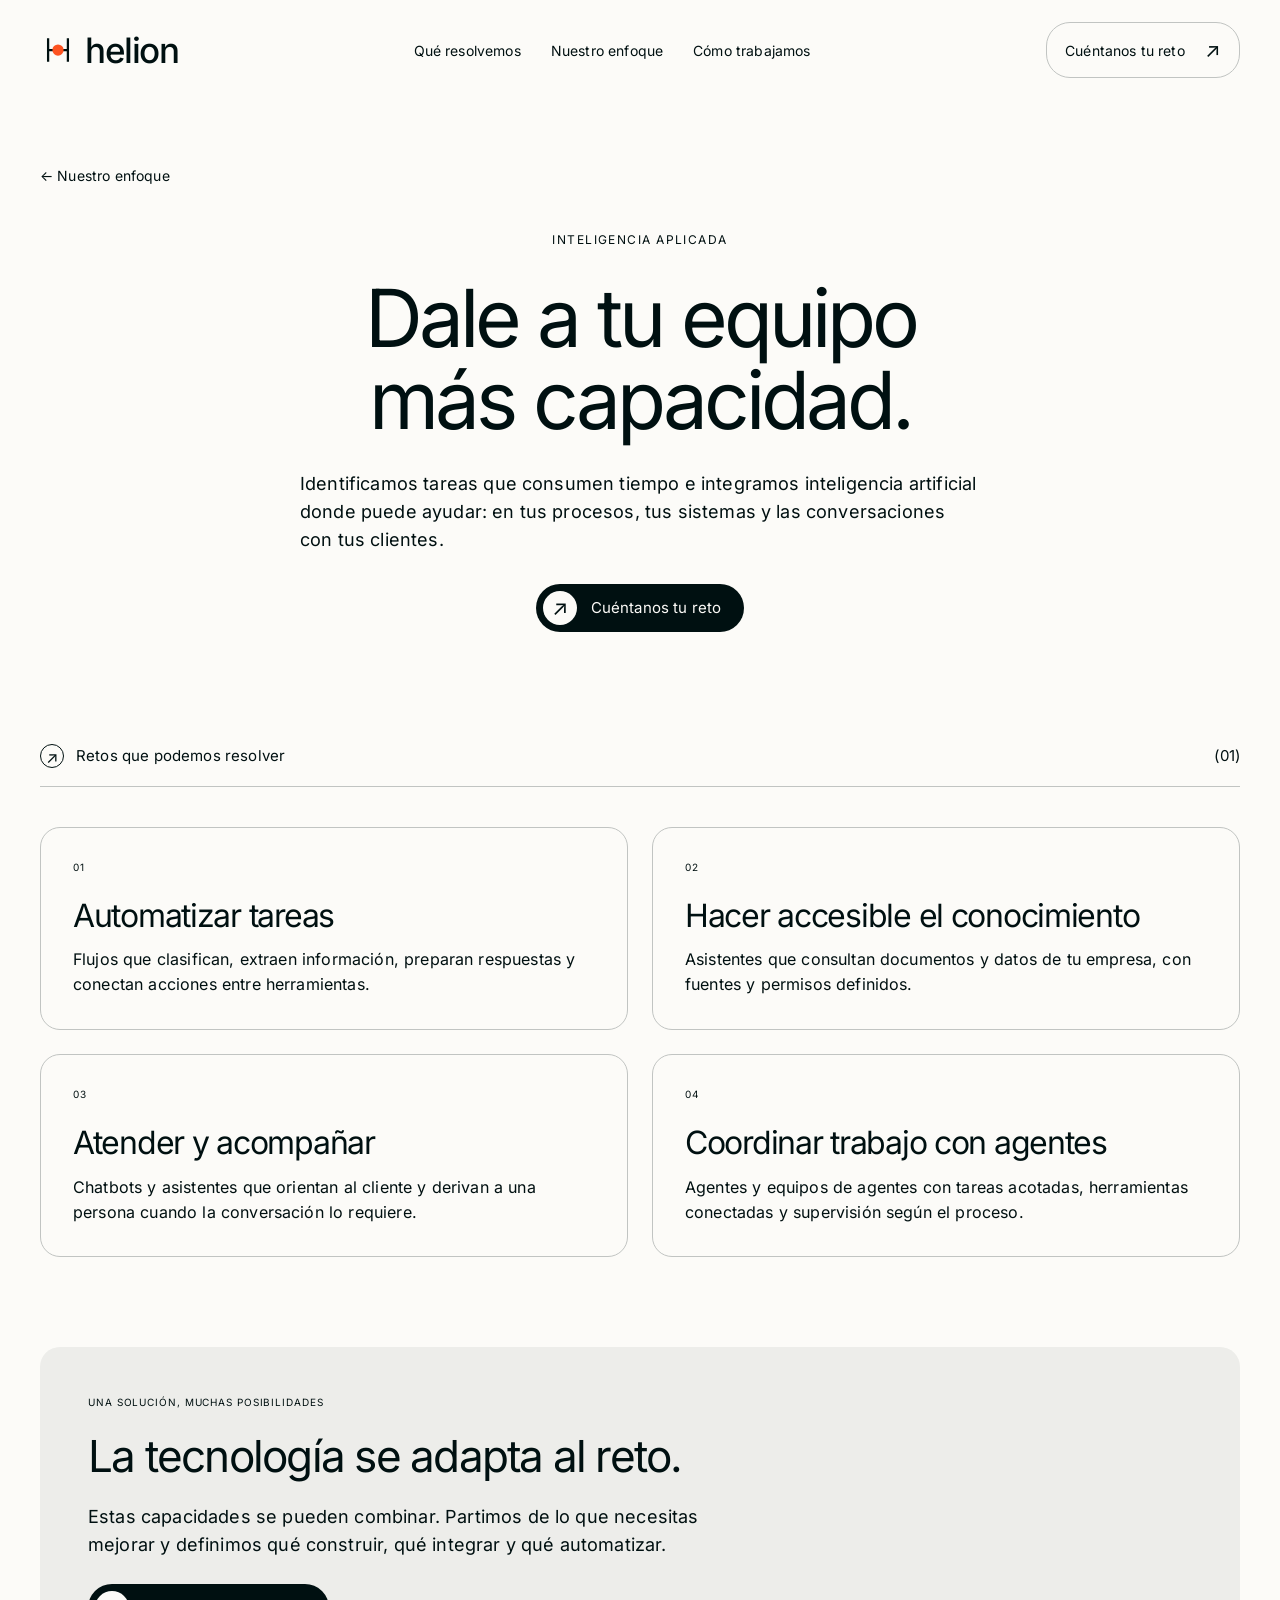
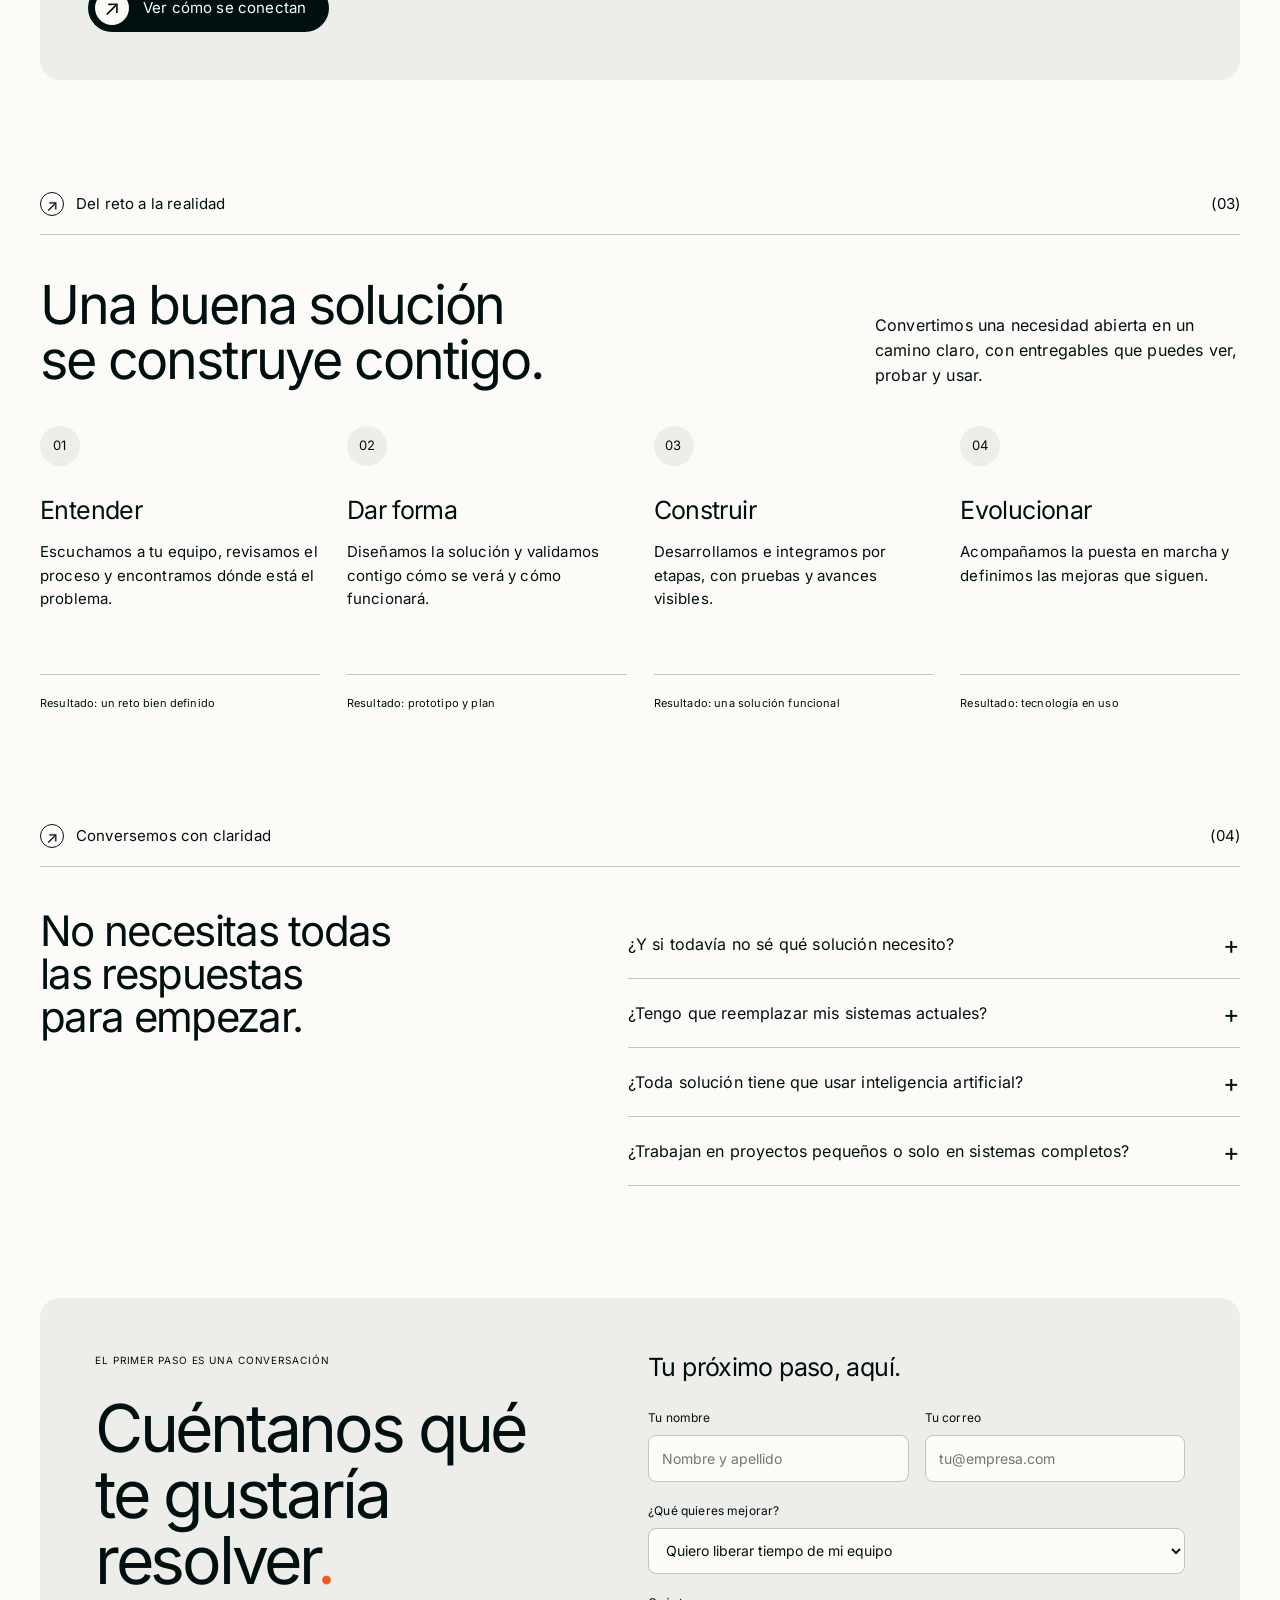
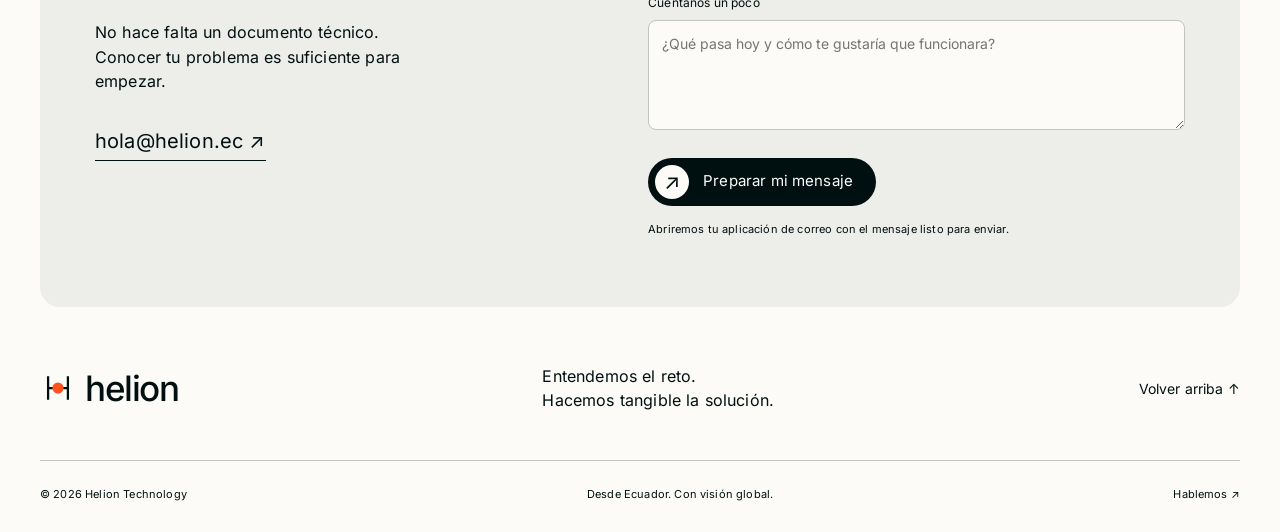
==== commit 54e195bf: "Position Helion around business challenges and tangible solutions" ====
--- a/inteligencia-artificial.html
+++ b/inteligencia-artificial.html
@@ -2,140 +2,160 @@
 <html lang="es">
 <head>
 <meta charset="utf-8">
-<meta name="viewport" content="width=device-width,initial-scale=1"><title>Inteligencia artificial — Helion</title>
-<meta name="description" content="Llevamos la IA al trabajo diario: agentes, automatizaciones y herramientas que convierten tus datos en acciones.">
-<meta name="theme-color" content="#f4f4f4">
+<meta name="viewport" content="width=device-width, initial-scale=1"><title>Inteligencia aplicada — Helion</title>
+<meta name="description" content="Identificamos tareas que consumen tiempo e integramos inteligencia artificial donde puede ayudar: en tus procesos, tus sistemas y las conversaciones con tus clientes.">
+<meta name="theme-color" content="#fcfbf8">
 <link rel="canonical" href="https://helion.ec/inteligencia-artificial.html">
-<meta property="og:title" content="Inteligencia artificial — Helion">
-<meta property="og:description" content="Llevamos la IA al trabajo diario: agentes, automatizaciones y herramientas que convierten tus datos en acciones.">
+<meta property="og:title" content="Inteligencia aplicada — Helion">
+<meta property="og:description" content="Identificamos tareas que consumen tiempo e integramos inteligencia artificial donde puede ayudar: en tus procesos, tus sistemas y las conversaciones con tus clientes.">
 <meta property="og:type" content="website">
-<link rel="icon" href="assets/helion-mark.svg" type="image/svg+xml">
-<link rel="stylesheet" href="assets/design-system/variables.css">
-<link rel="stylesheet" href="assets/css/studio.css">
-<script src="assets/js/studio.js" defer>
+<meta property="og:locale" content="es_EC">
+<link rel="icon" href="assets/helion-connect.svg" type="image/svg+xml">
+<link rel="preload" href="assets/fonts/inter-regular.ttf" as="font" type="font/ttf" crossorigin>
+<link rel="stylesheet" href="assets/design-system-connect/variables.css">
+<link rel="stylesheet" href="assets/css/connect.css">
+<script src="assets/js/connect.js" defer>
 </script>
 </head>
 <body><a class="skip" href="#main">Saltar al contenido</a>
-<header class="header"><a class="brand" href="index.html" aria-label="Helion, inicio"><span class="brand-mark" aria-hidden="true">✳</span>helion<span class="brand-dot">®</span></a>
-<nav id="navigation" aria-label="Principal"><a href="index.html#servicios">Qué hacemos</a><a href="index.html#posibilidades">Qué creamos</a><a href="index.html#metodo">Cómo trabajamos</a>
-</nav><a class="button small primary nav-cta" href="#contacto">Hablemos <span>↗</span></a><button class="menu-toggle" aria-label="Abrir menú" aria-expanded="false" aria-controls="navigation">☰</button>
+<header class="site-header"><a class="logo" href="index.html" aria-label="Helion, inicio"><svg class="logo-symbol" viewBox="0 0 40 40" aria-hidden="true"><path d="M9 7v26M31 7v26M9 20h22"/><circle cx="20" cy="20" r="5"/></svg><span>helion</span></a>
+<nav id="navigation" aria-label="Principal"><a href="index.html#soluciones">Qué resolvemos</a><a href="index.html#enfoque">Nuestro enfoque</a><a href="index.html#proceso">Cómo trabajamos</a>
+</nav><a class="header-contact" href="#contacto">Cuéntanos tu reto <span aria-hidden="true">↗</span></a><button class="menu-toggle" aria-label="Abrir menú" aria-expanded="false" aria-controls="navigation"><span></span><span></span></button>
 </header>
 <main id="main">
-<section class="detail-hero section"><a class="eyebrow back-link" href="index.html#servicios">← TODOS LOS SERVICIOS</a><span class="detail-symbol" aria-hidden="true">✳</span>
-<h1>Inteligencia aplicada.<br>Impacto real.
+<section class="detail-hero"><a class="back-link" href="index.html#enfoque">← Nuestro enfoque</a><span class="hero-eyebrow">INTELIGENCIA APLICADA</span>
+<h1>Dale a tu equipo<br>más capacidad.
 </h1>
-<p>Llevamos la IA al trabajo diario: agentes, automatizaciones y herramientas que convierten tus datos en acciones.
-</p><a class="button ink" href="#contacto">Hablemos de tu proyecto ↗</a>
+<p>Identificamos tareas que consumen tiempo e integramos inteligencia artificial donde puede ayudar: en tus procesos, tus sistemas y las conversaciones con tus clientes.
+</p><a class="arrow-button " href="#contacto"><span aria-hidden="true">↗</span>Cuéntanos tu reto</a>
 </section>
-<section class="section">
-<div class="section-heading">
-<h2>Lo que podemos<br>construir contigo.
-</h2><span class="eyebrow">INTELIGENCIA ARTIFICIAL</span>
+<section class="section detail-solutions">
+<div class="section-label"><span><i aria-hidden="true">↗</i>Retos que podemos resolver</span><span>(01)</span>
 </div>
-<div class="service-grid">
-<article class="service-card capability"><span class="eyebrow">01 / CAPACIDAD</span>
-<h3>Agentes inteligentes
-</h3>
-<p>Asistentes conectados a tus herramientas, con tareas definidas y supervisión humana donde importa.
+<div class="detail-grid">
+<article><span class="overline">01</span>
+<h2>Automatizar tareas
+</h2>
+<p>Flujos que clasifican, extraen información, preparan respuestas y conectan acciones entre herramientas.
 </p>
 </article>
-<article class="service-card capability"><span class="eyebrow">02 / CAPACIDAD</span>
-<h3>IA documental
-</h3>
-<p>Consulta, clasifica y extrae información de tus documentos con trazabilidad y controles de acceso.
+<article><span class="overline">02</span>
+<h2>Hacer accesible el conocimiento
+</h2>
+<p>Asistentes que consultan documentos y datos de tu empresa, con fuentes y permisos definidos.
 </p>
 </article>
-<article class="service-card capability"><span class="eyebrow">03 / CAPACIDAD</span>
-<h3>Automatización de procesos
-</h3>
-<p>Simplifica procesos repetitivos combinando reglas de negocio, integraciones e inteligencia artificial.
+<article><span class="overline">03</span>
+<h2>Atender y acompañar
+</h2>
+<p>Chatbots y asistentes que orientan al cliente y derivan a una persona cuando la conversación lo requiere.
+</p>
+</article>
+<article><span class="overline">04</span>
+<h2>Coordinar trabajo con agentes
+</h2>
+<p>Agentes y equipos de agentes con tareas acotadas, herramientas conectadas y supervisión según el proceso.
 </p>
 </article>
 </div>
 </section>
-<section class="section method" id="metodo">
-<div class="section-heading">
-<div><span class="eyebrow">03 / CÓMO TRABAJAMOS</span>
-<h2>De “¿y si…?”<br>a “ya funciona”.
+<section class="detail-principle"><span class="overline">UNA SOLUCIÓN, MUCHAS POSIBILIDADES</span>
+<h2>La tecnología se adapta al reto.
 </h2>
+<p>Estas capacidades se pueden combinar. Partimos de lo que necesitas mejorar y definimos qué construir, qué integrar y qué automatizar.
+</p><a class="arrow-button " href="index.html#soluciones"><span aria-hidden="true">↗</span>Ver cómo se conectan</a>
+</section>
+<section class="section" id="proceso">
+<div class="section-label"><span><i aria-hidden="true">↗</i>Del reto a la realidad</span><span>(03)</span>
 </div>
-<p>Claridad desde el primer día.<br>Colaboración en cada paso.
+<div class="section-intro">
+<h2>Una buena solución<br>se construye contigo.
+</h2>
+<p>Convertimos una necesidad abierta en un camino claro, con entregables que puedes ver, probar y usar.
 </p>
 </div>
-<div class="steps">
-<article><span>01 — DESCUBRIR</span>
-<h3>Primero, escuchar.
+<div class="process-grid">
+<article><span class="process-number">01</span>
+<h3>Entender
 </h3>
-<p>Entendemos tu negocio, el problema y lo que realmente necesita cambiar.
-</p>
+<p>Escuchamos a tu equipo, revisamos el proceso y encontramos dónde está el problema.
+</p><span class="deliverable">Resultado: un reto bien definido</span>
 </article>
-<article><span>02 — DISEÑAR</span>
-<h3>Hacerlo tangible.
+<article><span class="process-number">02</span>
+<h3>Dar forma
 </h3>
-<p>Definimos el alcance y validamos una solución contigo antes de construir.
-</p>
+<p>Diseñamos la solución y validamos contigo cómo se verá y cómo funcionará.
+</p><span class="deliverable">Resultado: prototipo y plan</span>
 </article>
-<article><span>03 — CONSTRUIR</span>
-<h3>Avanzar contigo.
+<article><span class="process-number">03</span>
+<h3>Construir
 </h3>
-<p>Desarrollamos en ciclos cortos, con entregas visibles y espacio para mejorar.
-</p>
+<p>Desarrollamos e integramos por etapas, con pruebas y avances visibles.
+</p><span class="deliverable">Resultado: una solución funcional</span>
 </article>
-<article><span>04 — EVOLUCIONAR</span>
-<h3>Seguir mejorando.
+<article><span class="process-number">04</span>
+<h3>Evolucionar
 </h3>
-<p>Acompañamos el lanzamiento y la evolución del sistema con tu operación.
-</p>
+<p>Acompañamos la puesta en marcha y definimos las mejoras que siguen.
+</p><span class="deliverable">Resultado: tecnología en uso</span>
 </article>
 </div>
 </section>
 <section class="section faq">
-<div><span class="eyebrow">ANTES DE EMPEZAR</span>
-<h2>Buenas preguntas.
+<div class="section-label"><span><i aria-hidden="true">↗</i>Conversemos con claridad</span><span>(04)</span>
+</div>
+<div class="faq-grid">
+<h2>No necesitas todas<br>las respuestas<br>para empezar.
 </h2>
-</div>
 <div>
-<details><summary>¿Necesito tener una idea completamente definida?</summary>
-<p>No. Podemos empezar por un problema de tu operación y trabajar contigo para definir el alcance y la solución adecuada.
+<details><summary>¿Y si todavía no sé qué solución necesito?</summary>
+<p>Ese es un buen punto de partida. Cuéntanos qué no está funcionando y cómo lo resuelves hoy. A partir de ahí, definimos juntos el problema, las prioridades y una posible solución.
 </p>
 </details>
-<details><summary>¿Pueden trabajar con nuestros sistemas actuales?</summary>
-<p>Sí. Primero revisamos sus APIs, datos y restricciones. Con esa información proponemos una integración o una evolución gradual.
+<details><summary>¿Tengo que reemplazar mis sistemas actuales?</summary>
+<p>No necesariamente. Revisamos qué funciona, qué se puede conectar y qué necesita cambiar. Una integración puntual puede ser suficiente; otras veces conviene construir un sistema nuevo.
 </p>
 </details>
-<details><summary>¿Cuánto cuesta y cuánto tarda un proyecto?</summary>
-<p>Depende del alcance, las integraciones y la complejidad. Después de una conversación inicial, preparamos una propuesta con entregables, tiempos y presupuesto.
+<details><summary>¿Toda solución tiene que usar inteligencia artificial?</summary>
+<p>No. Usamos IA cuando aporta una mejora concreta. Algunos problemas se resuelven mejor ordenando un proceso, conectando herramientas o automatizando reglas. Cuando usamos IA, definimos cómo validar sus resultados y cuándo debe intervenir una persona.
 </p>
 </details>
-<details><summary>¿Qué ocurre después del lanzamiento?</summary>
-<p>Definimos contigo el soporte, mantenimiento y siguientes mejoras que necesita el proyecto. Ese acompañamiento queda establecido en la propuesta.
+<details><summary>¿Trabajan en proyectos pequeños o solo en sistemas completos?</summary>
+<p>Ambos. Podemos empezar por un proceso, una integración o un prototipo y ampliar el alcance cuando tenga sentido. El presupuesto y los tiempos se definen a partir del reto y los entregables acordados.
 </p>
 </details>
 </div>
+</div>
 </section>
 <section class="contact section" id="contacto">
-<div><span class="eyebrow">EL SIGUIENTE PASO</span>
-<h2>Las buenas ideas<br>empiezan con<br>una conversación<span class="lime">.</span>
-</h2><a class="email" href="mailto:hola@helion.ec">hola@helion.ec ↗</a>
-<p>Cuéntanos qué quieres resolver.<br>Juntos encontramos por dónde empezar.
-</p>
+<div class="contact-copy"><span class="overline">EL PRIMER PASO ES UNA CONVERSACIÓN</span>
+<h2>Cuéntanos qué<br>te gustaría<br>resolver<span>.</span>
+</h2>
+<p>No hace falta un documento técnico.<br>Conocer tu problema es suficiente para empezar.
+</p><a class="contact-email" href="mailto:hola@helion.ec">hola@helion.ec ↗</a>
 </div>
 <form id="contact-form">
-<h3>¿Qué tienes en mente?
-</h3><label for="name">Tu nombre</label><input id="name" name="name" autocomplete="name" placeholder="Cómo te llamas" required maxlength="100"><label for="email">Correo de trabajo</label><input id="email" name="email" type="email" autocomplete="email" placeholder="tu@empresa.com" required maxlength="200"><label for="service">Me interesa</label><select id="service" name="service"><option>Inteligencia artificial</option><option>Software y plataformas</option><option>Sensórica e IoT</option><option>Necesito orientación</option></select><label for="message">Sobre tu proyecto</label><textarea id="message" name="message" placeholder="El problema, la idea o ese proceso que podría funcionar mejor…" required maxlength="3000" rows="3"></textarea><button class="button primary" type="submit">Preparar mi correo <span>↗</span></button>
-<p class="form-note">Se abrirá tu aplicación de correo con el mensaje listo para enviar.
+<h3>Tu próximo paso, aquí.
+</h3>
+<div class="form-row">
+<div><label for="name">Tu nombre</label><input id="name" name="name" autocomplete="name" required maxlength="100" placeholder="Nombre y apellido">
+</div>
+<div><label for="email">Tu correo</label><input id="email" name="email" type="email" autocomplete="email" required maxlength="200" placeholder="tu@empresa.com">
+</div>
+</div><label for="challenge">¿Qué quieres mejorar?</label><select id="challenge" name="challenge"><option>Quiero ordenar mi operación</option><option>Quiero conectar con mis clientes</option><option selected>Quiero liberar tiempo de mi equipo</option><option>Quiero conectar dispositivos y datos</option><option>Tengo otro reto / necesito orientación</option></select><label for="message">Cuéntanos un poco</label><textarea id="message" name="message" required maxlength="2500" rows="4" placeholder="¿Qué pasa hoy y cómo te gustaría que funcionara?"></textarea><button class="arrow-button" type="submit"><span aria-hidden="true">↗</span>Preparar mi mensaje</button>
+<p class="form-note">Abriremos tu aplicación de correo con el mensaje listo para enviar.
 </p>
 <p id="form-status" role="status">
 </p>
 </form>
 </section>
 </main>
-<footer>
-<div class="footer-top"><a class="brand" href="index.html"><span class="brand-mark" aria-hidden="true">✳</span>helion</a>
-<p>Ingeniería con intención.
+<footer class="footer">
+<div class="footer-main"><a class="logo" href="index.html"><svg class="logo-symbol" viewBox="0 0 40 40" aria-hidden="true"><path d="M9 7v26M31 7v26M9 20h22"/><circle cx="20" cy="20" r="5"/></svg><span>helion</span></a>
+<p>Entendemos el reto.<br>Hacemos tangible la solución.
 </p><a href="#main">Volver arriba ↑</a>
 </div>
-<div class="footer-bottom"><span>© 2026 Helion Technology</span><span>Desde Ecuador. Sin fronteras.</span><a href="mailto:hola@helion.ec">Conectemos ↗</a>
+<div class="footer-bottom"><span>© 2026 Helion Technology</span><span>Desde Ecuador. Con visión global.</span><a href="mailto:hola@helion.ec">Hablemos ↗</a>
 </div>
 </footer>
 </body>
--- a/assets/design-system-connect/variables.css
+++ b/assets/design-system-connect/variables.css
@@ -0,0 +1,85 @@
+:root {
+  /* Colors */
+  --color-bone-canvas: #fcfbf8;
+  --color-charcoal-ink: #001011;
+  --color-smoke-veil: #0f1e1f;
+  --color-ash-layer: #ededea;
+  --color-mist-border: #c1c4c2;
+  --color-ember: #fd5321;
+  --color-signal-blue: #007aff;
+
+  /* Typography — Font Families */
+  --font-aeonikpro: 'AeonikPro', ui-sans-serif, system-ui, -apple-system, BlinkMacSystemFont, "Segoe UI", Roboto, sans-serif;
+  --font-dotconnect: 'DotConnect', ui-sans-serif, system-ui, -apple-system, BlinkMacSystemFont, "Segoe UI", Roboto, sans-serif;
+
+  /* Typography — Scale */
+  --text-caption: 16px;
+  --leading-caption: 1.5;
+  --tracking-caption: 0.16px;
+  --text-body: 18px;
+  --leading-body: 1.4;
+  --tracking-body: 0.18px;
+  --text-subheading: 24px;
+  --leading-subheading: 1.4;
+  --tracking-subheading: -0.29px;
+  --text-heading-sm: 32px;
+  --leading-heading-sm: 1.1;
+  --tracking-heading-sm: -0.38px;
+  --text-heading: 36px;
+  --leading-heading: 1.1;
+  --tracking-heading: -0.72px;
+  --text-heading-lg: 72px;
+  --leading-heading-lg: 0.9;
+  --tracking-heading-lg: -1.8px;
+  --text-display: 101px;
+  --leading-display: 0.8;
+  --tracking-display: -2.53px;
+
+  /* Typography — Weights */
+  --font-weight-regular: 400;
+  --font-weight-medium: 500;
+
+  /* Spacing */
+  --spacing-unit: 8px;
+  --spacing-8: 8px;
+  --spacing-16: 16px;
+  --spacing-24: 24px;
+  --spacing-32: 32px;
+  --spacing-48: 48px;
+  --spacing-64: 64px;
+  --spacing-72: 72px;
+  --spacing-80: 80px;
+  --spacing-96: 96px;
+  --spacing-160: 160px;
+
+  /* Layout */
+  --page-max-width: 1200px;
+  --section-gap: 96px;
+  --card-padding: 24px;
+  --element-gap: 24px;
+
+  /* Border Radius */
+  --radius-lg: 8px;
+  --radius-xl: 12px;
+  --radius-2xl: 16px;
+  --radius-2xl-2: 20px;
+  --radius-3xl: 24px;
+  --radius-3xl-2: 28px;
+  --radius-3xl-3: 36px;
+  --radius-3xl-4: 44px;
+  --radius-full: 48px;
+
+  /* Named Radii */
+  --radius-cards: 20px;
+  --radius-links: 44px;
+  --radius-pills: 48px;
+  --radius-badges: 8px;
+  --radius-images: 20px;
+  --radius-buttons: 24px;
+
+  /* Surfaces */
+  --surface-bone-canvas: #fcfbf8;
+  --surface-ash-layer: #ededea;
+  --surface-smoke-veil: #0f1e1f;
+  --surface-ember: #fd5321;
+}
--- a/assets/css/connect.css
+++ b/assets/css/connect.css
@@ -0,0 +1,1175 @@
+@font-face {
+  font-family:Helion;
+  src:url('../fonts/inter-regular.ttf') format('truetype');
+  font-weight:400;
+  font-display:swap}
+
+@font-face {
+  font-family:Helion;
+  src:url('../fonts/inter-medium.ttf') format('truetype');
+  font-weight:500;
+  font-display:swap}
+
+:root {
+  --paper:var(--color-bone-canvas);
+  --ink:var(--color-charcoal-ink);
+  --ash:var(--color-ash-layer);
+  --line:var(--color-mist-border);
+  --orange:var(--color-ember)}
+
+* {
+  box-sizing:border-box}
+html {
+  scroll-behavior:smooth;
+  scroll-padding-top:100px}
+body {
+  margin:0;
+  background:var(--paper);
+  color:var(--ink);
+  font:400 16px/1.5 Helion,Arial,sans-serif;
+  font-feature-settings:'dlig' on,'ss02' on,'ss08' on;
+  letter-spacing:.01em}
+a {
+  color:inherit;
+  text-decoration:none}
+button,input,select,textarea {
+  font:inherit;
+  color:inherit}
+button,a {
+  -webkit-tap-highlight-color:transparent;
+  touch-action:manipulation}
+button {
+  cursor:pointer}
+button {
+  letter-spacing:inherit}
+h1,h2,h3,h4,p {
+  margin:0}
+h1,h2,h3,h4 {
+  font-weight:400}
+h1,h2 {
+  letter-spacing:-.04em;
+  line-height:1.02}
+h2 {
+  font-size:clamp(36px,4.2vw,56px)}
+h3 {
+  font-size:32px;
+  letter-spacing:-.025em;
+  line-height:1.15}
+p {
+  line-height:1.55}
+::selection {
+  background:var(--orange);
+  color:var(--ink)}
+:focus-visible {
+  outline:2px solid var(--color-signal-blue);
+  outline-offset:5px}
+.site-header,.hero,.section,.positioning,.footer,.detail-hero,.detail-principle {
+  width:min(1200px,calc(100% - 80px));
+  margin-inline:auto}
+.site-header {
+  height:100px;
+  display:flex;
+  align-items:center;
+  justify-content:space-between;
+  gap:28px}
+.logo {
+  display:inline-flex;
+  align-items:center;
+  gap:9px;
+  font-size:35px;
+  letter-spacing:-1.5px;
+  font-weight:500}
+.logo-symbol {
+  width:36px;
+  height:36px;
+  fill:none;
+  stroke:var(--ink);
+  stroke-width:2.5}
+.logo-symbol circle {
+  fill:var(--orange);
+  stroke:var(--orange)}
+.site-header nav {
+  display:flex;
+  gap:30px;
+  font-size:14px}
+.site-header nav a {
+  padding:10px 0}
+.site-header nav a:hover {
+  text-decoration:underline;
+  text-underline-offset:5px}
+.header-contact {
+  font-size:14px;
+  border:1px solid var(--line);
+  padding:12px 18px;
+  border-radius:24px;
+  display:flex;
+  gap:20px;
+  align-items:center;
+  transition:background .2s}
+.header-contact:hover {
+  background:var(--ash)}
+.header-contact>span {
+  font-size:20px}
+.menu-toggle {
+  display:none}
+.skip {
+  position:fixed;
+  left:16px;
+  top:-100px;
+  background:var(--ink);
+  color:var(--paper);
+  padding:16px;
+  z-index:30}
+.skip:focus {
+  top:16px}
+.hero {
+  text-align:center;
+  padding-top:61px}
+.hero-eyebrow {
+  display:flex;
+  align-items:center;
+  justify-content:center;
+  gap:10px;
+  font-size:12px;
+  letter-spacing:.12em;
+  margin-bottom:28px}
+.hero-eyebrow i {
+  height:7px;
+  width:7px;
+  border-radius:50%;
+  background:var(--orange)}
+h1 {
+  font-size:clamp(56px,6.55vw,92px);
+  line-height:1.02;
+  letter-spacing:-.05em}
+.orange-dot {
+  color:var(--orange)}
+.hero-sub {
+  display:flex;
+  justify-content:center;
+  margin:29px 0 26px}
+.hero-sub p {
+  font-size:18px;
+  letter-spacing:0;
+  line-height:1.5;
+  text-align:center}
+.arrow-button {
+  display:inline-flex;
+  align-items:center;
+  justify-content:center;
+  gap:14px;
+  background:var(--ink);
+  color:var(--paper);
+  padding:7px 23px 7px 7px;
+  border:0;
+  border-radius:44px;
+  font-size:15px;
+  transition:transform .2s,background .2s;
+  min-height:48px}
+.arrow-button>span {
+  width:34px;
+  height:34px;
+  display:grid;
+  place-items:center;
+  border-radius:50%;
+  background:var(--paper);
+  color:var(--ink);
+  font-size:21px;
+  flex-shrink:0}
+.arrow-button:hover {
+  transform:translateY(-3px);
+  background:#263334}
+.system-visual {
+  margin:62px 0 0;
+  background:var(--ash);
+  border-radius:20px;
+  padding:27px 32px 20px;
+  overflow:hidden}
+.visual-top,.visual-bottom {
+  display:flex;
+  justify-content:space-between;
+  align-items:center}
+.visual-top {
+  font-size:10px;
+  letter-spacing:.09em}
+.system-visual svg {
+  display:block;
+  width:100%;
+  height:auto;
+  margin:-15px 0 -17px}
+.diagram-guides {
+  stroke:var(--line);
+  stroke-width:1;
+  fill:none;
+  stroke-dasharray:3 6}
+.tangled {
+  stroke:var(--ink);
+  stroke-width:1.4;
+  fill:none;
+  opacity:.72}
+.ordered {
+  stroke:var(--ink);
+  stroke-width:1.4;
+  fill:none}
+.ordered circle {
+  fill:var(--ink)}
+.core {
+  fill:var(--orange)}
+.core-mark {
+  fill:none;
+  stroke:var(--ink);
+  stroke-width:3}
+.core-mark circle {
+  fill:var(--ink)}
+.diagram-points {
+  fill:var(--orange)}
+.visual-bottom {
+  font-size:11px;
+  letter-spacing:0}
+.visual-bottom>span:nth-child(2) {
+  color:#515958}
+.positioning {
+  display:grid;
+  grid-template-columns:.85fr 1.6fr 1.35fr;
+  gap:45px;
+  align-items:start;
+  padding:54px 0 0}
+.positioning>span {
+  font-size:10px;
+  letter-spacing:.08em;
+  max-width:140px;
+  line-height:1.7}
+.positioning>p {
+  font-size:27px;
+  line-height:1.2;
+  letter-spacing:-.03em}
+.positioning>div {
+  font-size:15px;
+  line-height:1.6}
+.section {
+  padding-top:112px}
+.section-label {
+  display:flex;
+  align-items:center;
+  justify-content:space-between;
+  border-bottom:1px solid var(--line);
+  padding-bottom:18px;
+  font-size:15px}
+.section-label>span:first-child {
+  display:flex;
+  align-items:center;
+  gap:12px}
+.section-label i {
+  display:grid;
+  place-items:center;
+  font-style:normal;
+  border:1px solid var(--ink);
+  border-radius:50%;
+  width:24px;
+  height:24px;
+  font-size:16px}
+.section-intro {
+  display:flex;
+  align-items:end;
+  justify-content:space-between;
+  gap:50px;
+  margin:43px 0 38px}
+.section-intro>p {
+  max-width:365px;
+  font-size:16px;
+  line-height:1.55}
+.problem-tabs {
+  display:flex;
+  gap:12px;
+  flex-wrap:wrap;
+  margin-bottom:24px}
+.problem-tabs button {
+  border:1px solid var(--line);
+  border-radius:24px;
+  padding:13px 23px;
+  background:transparent;
+  font-size:15px;
+  transition:background .2s}
+.problem-tabs button:hover {
+  background:var(--ash)}
+.problem-tabs button[aria-selected=true] {
+  background:var(--ink);
+  color:var(--paper);
+  border-color:var(--ink)}
+.solution-panel {
+  display:grid;
+  grid-template-columns:1fr 1.2fr;
+  border:1px solid var(--line);
+  border-radius:20px;
+  overflow:hidden;
+  min-height:440px}
+.solution-copy {
+  padding:38px 32px;
+  display:flex;
+  flex-direction:column;
+  align-items:start}
+.overline,.capability-number {
+  font-size:10px;
+  letter-spacing:.09em;
+  display:block}
+.solution-copy h3 {
+  font-size:36px;
+  line-height:1.12;
+  margin:22px 0 20px;
+  letter-spacing:-.04em}
+.solution-copy>p {
+  font-size:16px;
+  max-width:390px}
+.solution-tags,.tag-list {
+  display:flex;
+  flex-wrap:wrap;
+  gap:8px;
+  margin:24px 0}
+.solution-tags>span,.tag-list>span {
+  border:1px solid var(--line);
+  border-radius:8px;
+  padding:5px 9px;
+  font-size:12px}
+.text-action {
+  display:inline-flex;
+  align-items:center;
+  gap:22px;
+  font-size:15px;
+  background:transparent;
+  border:0;
+  padding:7px 0;
+  line-height:1.5;
+  text-align:left}
+.text-action>span {
+  font-size:22px}
+.text-action:hover {
+  text-decoration:underline;
+  text-underline-offset:5px}
+.solution-copy>.text-action {
+  margin-top:auto}
+.product-preview {
+  background:var(--ash);
+  padding:46px 27px 24px;
+  display:flex;
+  flex-direction:column;
+  justify-content:center;
+  min-width:0}
+.preview-window {
+  background:var(--paper);
+  border:1px solid var(--line);
+  border-radius:12px;
+  overflow:hidden;
+  transform:perspective(1400px) rotateY(-5deg);
+  transform-origin:right center}
+.preview-header {
+  display:flex;
+  justify-content:space-between;
+  align-items:center;
+  padding:16px 18px;
+  border-bottom:1px solid var(--line);
+  font-size:10px}
+.preview-brand {
+  font-size:13px;
+  letter-spacing:-.03em;
+  font-weight:500}
+.preview-status {
+  color:#53605e;
+  font-size:9px}
+.preview-body {
+  display:grid;
+  grid-template-columns:45px 1fr}
+.preview-sidebar {
+  border-right:1px solid var(--line);
+  display:flex;
+  flex-direction:column;
+  align-items:center;
+  gap:28px;
+  padding-top:19px;
+  font-size:16px}
+.preview-sidebar b {
+  font-weight:400;
+  color:var(--orange)}
+.preview-content {
+  padding:22px;
+  min-width:0}
+.preview-eyebrow {
+  font-size:8px;
+  letter-spacing:.08em}
+.preview-content h4 {
+  font-size:21px;
+  letter-spacing:-.03em;
+  margin:8px 0 20px}
+.preview-metrics {
+  display:grid;
+  grid-template-columns:1fr 1fr;
+  gap:9px;
+  margin-bottom:24px}
+.preview-metrics>div {
+  background:var(--ash);
+  border-radius:8px;
+  padding:12px}
+.preview-metrics span {
+  font-size:9px;
+  display:block}
+.preview-metrics strong {
+  font-size:16px;
+  font-weight:400;
+  display:block;
+  margin-top:3px;
+  letter-spacing:-.03em}
+.preview-table>div {
+  display:flex;
+  justify-content:space-between;
+  gap:10px;
+  border-bottom:1px solid #e0e1dc;
+  padding:10px 0;
+  font-size:10px}
+.preview-table>div:first-child {
+  font-weight:500}
+.state {
+  font-size:8px;
+  background:var(--ash);
+  padding:2px 6px;
+  border-radius:4px}
+.ai-note {
+  display:flex;
+  align-items:center;
+  gap:10px;
+  font-size:9px;
+  margin-top:17px}
+.ai-note>span:first-child {
+  color:var(--orange);
+  font-size:21px}
+.preview-caption {
+  font-size:8px;
+  letter-spacing:.07em;
+  display:block;
+  text-align:center;
+  margin-top:23px}
+.capability-grid {
+  display:grid;
+  grid-template-columns:1fr 1fr;
+  gap:24px}
+.capability {
+  border:1px solid var(--line);
+  border-radius:20px;
+  padding:32px;
+  display:flex;
+  flex-direction:column;
+  align-items:start}
+.capability-art {
+  display:flex;
+  align-items:center;
+  justify-content:center;
+  width:100%;
+  gap:15px;
+  min-height:130px;
+  margin:16px 0 22px}
+.capability-art>span {
+  border:1px solid var(--line);
+  border-radius:12px;
+  padding:16px 12px;
+  font-size:12px;
+  background:var(--paper)}
+.capability-art>i {
+  font-style:normal}
+.intelligence-art>b {
+  font-size:46px;
+  font-weight:400;
+  color:var(--orange)}
+.capability h3 {
+  font-size:32px;
+  margin-bottom:20px;
+  letter-spacing:-.035em}
+.capability>p {
+  font-size:16px;
+  max-width:460px}
+.capability>.arrow-button {
+  margin-top:auto}
+.compact {
+  font-size:13px}
+.compact>span {
+  width:30px;
+  height:30px}
+.tag-list {
+  margin:24px 0 30px;
+  gap:8px}
+.connected-band {
+  margin-top:24px;
+  border-radius:20px;
+  background:var(--ash);
+  display:grid;
+  grid-template-columns:.8fr 1.2fr;
+  align-items:center;
+  gap:60px;
+  padding:45px 55px}
+.connected-band h3 {
+  margin:17px 0;
+  font-size:36px}
+.connected-band p {
+  font-size:16px;
+  max-width:480px}
+.connected-band .text-action {
+  margin-top:18px}
+.device-visual {
+  display:flex;
+  flex-direction:column;
+  align-items:center;
+  gap:18px}
+.device-rings {
+  width:190px;
+  height:190px;
+  border:1px dashed #9ca4a0;
+  border-radius:50%;
+  display:grid;
+  place-items:center;
+  position:relative}
+.device-rings:before,.device-rings:after {
+  content:'';
+  position:absolute;
+  border:1px solid #b9bfba;
+  border-radius:50%;
+  inset:22px}
+.device-rings:after {
+  inset:45px}
+.device-rings>div {
+  width:53px;
+  height:73px;
+  background:var(--ink);
+  border-radius:12px;
+  position:relative;
+  z-index:1}
+.device-rings>div:before {
+  content:'';
+  position:absolute;
+  width:9px;
+  height:9px;
+  background:var(--orange);
+  border-radius:50%;
+  left:22px;
+  top:19px}
+.device-rings>div:after {
+  content:'';
+  position:absolute;
+  width:17px;
+  height:1px;
+  background:var(--paper);
+  left:18px;
+  bottom:17px}
+.device-rings>b {
+  position:absolute;
+  top:25px;
+  right:20px;
+  border-radius:50%;
+  background:var(--orange);
+  width:10px;
+  height:10px}
+.device-visual>span {
+  font-size:8px;
+  letter-spacing:.09em}
+.process-grid {
+  display:grid;
+  grid-template-columns:repeat(4,1fr);
+  gap:27px}
+.process-number {
+  width:40px;
+  height:40px;
+  border-radius:50%;
+  background:var(--ash);
+  display:grid;
+  place-items:center;
+  font-size:13px;
+  margin-bottom:30px}
+.process-grid h3 {
+  font-size:25px;
+  margin-bottom:16px}
+.process-grid p {
+  font-size:15px;
+  min-height:110px}
+.deliverable {
+  display:block;
+  font-size:11px;
+  padding-top:20px;
+  border-top:1px solid var(--line);
+  margin-top:24px;
+  line-height:1.5}
+.faq-grid {
+  display:grid;
+  grid-template-columns:1fr 1.15fr;
+  gap:55px;
+  margin-top:43px}
+.faq-grid h2 {
+  font-size:42px}
+.faq details {
+  border-bottom:1px solid var(--line)}
+.faq summary {
+  list-style:none;
+  position:relative;
+  padding:22px 35px 22px 0;
+  cursor:pointer;
+  font-size:16px}
+.faq summary::-webkit-details-marker {
+  display:none}
+.faq summary:after {
+  content:'+';
+  position:absolute;
+  right:0;
+  top:17px;
+  font-size:25px}
+.faq details[open] summary:after {
+  content:'−'}
+.faq details p {
+  padding:0 20px 24px 0;
+  font-size:16px}
+.contact {
+  margin-top:112px;
+  padding:55px;
+  background:var(--ash);
+  border-radius:20px;
+  display:grid;
+  grid-template-columns:1fr 1.1fr;
+  gap:65px}
+.contact h2 {
+  font-size:66px;
+  margin:27px 0;
+  letter-spacing:-.05em;
+  line-height:1}
+.contact h2>span {
+  color:var(--orange)}
+.contact-copy>p {
+  font-size:16px;
+  max-width:380px}
+.contact-email {
+  font-size:20px;
+  display:inline-block;
+  margin-top:32px;
+  border-bottom:1px solid var(--ink);
+  padding-bottom:4px}
+.contact form {
+  min-width:0}
+.contact form>h3 {
+  font-size:25px;
+  margin-bottom:27px}
+.form-row {
+  display:grid;
+  grid-template-columns:1fr 1fr;
+  gap:16px}
+.form-row>div {
+  min-width:0}
+.contact label {
+  display:block;
+  font-size:12px;
+  margin-bottom:8px}
+.contact input,.contact select,.contact textarea {
+  width:100%;
+  padding:12px 13px;
+  background:var(--paper);
+  border:1px solid var(--line);
+  border-radius:8px;
+  font-size:14px;
+  min-height:46px;
+  margin-bottom:20px}
+.contact textarea {
+  resize:vertical}
+.contact .arrow-button {
+  margin-top:2px}
+.form-note,#form-status {
+  font-size:11px;
+  line-height:1.5;
+  max-width:390px;
+  margin-top:15px}
+.footer {
+  padding:55px 0 30px}
+.footer-main,.footer-bottom {
+  display:flex;
+  justify-content:space-between;
+  align-items:center;
+  gap:25px}
+.footer-main p {
+  font-size:16px}
+.footer-main>a:last-child {
+  font-size:14px}
+.footer-bottom {
+  font-size:11px;
+  border-top:1px solid var(--line);
+  padding-top:25px;
+  margin-top:45px}
+.detail-hero {
+  padding-top:65px;
+  text-align:center}
+.back-link {
+  display:block;
+  text-align:left;
+  font-size:14px;
+  margin-bottom:45px}
+.detail-hero h1 {
+  font-size:80px}
+.detail-hero>p {
+  max-width:680px;
+  text-align:left;
+  font-size:18px;
+  margin:30px auto}
+.detail-grid {
+  display:grid;
+  grid-template-columns:1fr 1fr;
+  gap:24px;
+  margin-top:40px}
+.detail-grid article {
+  border:1px solid var(--line);
+  border-radius:20px;
+  padding:32px}
+.detail-grid h2 {
+  font-size:32px;
+  margin:25px 0 15px}
+.detail-grid p {
+  font-size:16px}
+.detail-principle {
+  background:var(--ash);
+  border-radius:20px;
+  padding:48px;
+  margin-top:90px}
+.detail-principle h2 {
+  margin:24px 0;
+  font-size:44px}
+.detail-principle p {
+  max-width:650px;
+  margin-bottom:25px;
+  font-size:18px}
+@media(min-width:1500px) {
+  .hero {
+  padding-top:80px}
+h1 {
+  font-size:96px}
+.system-visual {
+  margin-top:70px}
+}
+
+@media(max-width:1000px) {
+  .site-header,.hero,.section,.positioning,.footer,.detail-hero,.detail-principle {
+  width:calc(100% - 48px)}
+.site-header {
+  gap:20px}
+.site-header nav {
+  gap:20px;
+  font-size:12px}
+.header-contact {
+  font-size:12px;
+  padding:10px 14px;
+  gap:13px}
+.hero {
+  padding-top:50px}
+h1 {
+  font-size:7vw}
+.hero-sub p {
+  font-size:17px}
+.positioning {
+  gap:25px;
+  grid-template-columns:.7fr 1.3fr 1.3fr}
+.positioning>p {
+  font-size:24px}
+.positioning>div {
+  font-size:14px}
+.section {
+  padding-top:88px}
+.section-intro {
+  gap:30px}
+.section-intro>p {
+  max-width:300px;
+  font-size:15px}
+.solution-panel {
+  grid-template-columns:1fr 1.1fr}
+.solution-copy {
+  padding:30px 24px}
+.solution-copy h3 {
+  font-size:30px}
+.solution-copy>p {
+  font-size:15px}
+.product-preview {
+  padding:30px 16px}
+.preview-content {
+  padding:17px 12px}
+.preview-content h4 {
+  font-size:18px}
+.preview-metrics strong {
+  font-size:13px}
+.preview-table>div {
+  font-size:9px}
+.preview-metrics>div {
+  padding:9px}
+.capability {
+  padding:25px}
+.capability-art {
+  gap:9px}
+.capability-art>span {
+  padding:12px 8px;
+  font-size:10px}
+.capability h3 {
+  font-size:28px}
+.capability>p {
+  font-size:15px}
+.connected-band {
+  padding:35px;
+  gap:35px}
+.connected-band h3 {
+  font-size:32px}
+.process-grid {
+  gap:22px}
+.process-grid p {
+  font-size:14px}
+.process-grid h3 {
+  font-size:22px}
+.faq-grid {
+  gap:35px}
+.faq-grid h2 {
+  font-size:36px}
+.contact {
+  padding:38px;
+  gap:40px;
+  margin-top:88px}
+.contact h2 {
+  font-size:54px}
+.contact .form-row {
+  grid-template-columns:1fr;
+  gap:0}
+.detail-hero h1 {
+  font-size:65px}
+}
+
+@media(max-width:700px) {
+  html {
+  scroll-padding-top:30px}
+.site-header,.hero,.section,.positioning,.footer,.detail-hero,.detail-principle {
+  width:calc(100% - 40px)}
+.site-header {
+  height:80px;
+  position:relative;
+  gap:15px}
+.logo {
+  font-size:29px;
+  gap:5px}
+.logo-symbol {
+  width:29px;
+  height:29px}
+.header-contact {
+  margin-left:auto;
+  font-size:12px;
+  padding:8px 12px;
+  gap:10px}
+.menu-toggle {
+  display:flex;
+  flex-direction:column;
+  justify-content:center;
+  gap:5px;
+  padding:10px 5px;
+  border:0;
+  background:transparent;
+  width:32px;
+  height:40px}
+.menu-toggle span {
+  width:20px;
+  height:1.5px;
+  background:var(--ink)}
+.site-header nav {
+  display:none;
+  position:absolute;
+  top:74px;
+  left:0;
+  right:0;
+  background:var(--paper);
+  border:1px solid var(--line);
+  border-radius:20px;
+  padding:22px;
+  z-index:20;
+  font-size:16px}
+.site-header nav.open {
+  display:flex;
+  flex-direction:column;
+  gap:12px}
+.hero {
+  padding-top:42px}
+.hero-eyebrow {
+  font-size:9px;
+  letter-spacing:.1em;
+  margin-bottom:25px;
+  gap:8px}
+h1 {
+  font-size:clamp(35px,7.4vw,52px);
+  line-height:1.08;
+  letter-spacing:-.05em}
+.hero-sub {
+  margin:22px auto;
+  max-width:420px}
+.hero-sub p {
+  font-size:15px}
+.desktop-break {
+  display:none}
+.arrow-button {
+  font-size:13px;
+  gap:11px;
+  padding-right:18px}
+.system-visual {
+  margin-top:40px;
+  padding:19px 15px 17px;
+  border-radius:20px}
+.visual-top {
+  font-size:6px;
+  letter-spacing:.05em}
+.system-visual svg {
+  width:120%;
+  max-width:none;
+  margin:5px -10% 3px}
+.visual-bottom {
+  font-size:7px;
+  gap:15px}
+.visual-bottom>span:nth-child(2) {
+  display:none}
+.visual-bottom>span:last-child {
+  text-align:right}
+.positioning {
+  padding-top:35px;
+  grid-template-columns:1fr;
+  gap:18px}
+.positioning>span {
+  max-width:none;
+  font-size:9px}
+.positioning>p {
+  font-size:29px}
+.positioning>div {
+  font-size:16px}
+.section {
+  padding-top:72px}
+.section-label {
+  font-size:13px;
+  padding-bottom:16px}
+.section-label i {
+  width:23px;
+  height:23px}
+.section-intro {
+  display:block;
+  margin:32px 0 28px}
+h2 {
+  font-size:37px}
+.section-intro>p {
+  max-width:none;
+  margin-top:22px;
+  font-size:16px}
+.section-intro>p br {
+  display:none}
+.problem-tabs {
+  gap:8px;
+  margin-bottom:20px;
+  flex-direction:column;
+  align-items:stretch}
+.problem-tabs button {
+  font-size:14px;
+  padding:12px 15px;
+  text-align:left}
+.problem-tabs button[aria-selected=true]:after {
+  content:'↗';
+  float:right}
+.solution-panel {
+  grid-template-columns:1fr}
+.solution-copy {
+  padding:28px 24px}
+.solution-copy h3 {
+  font-size:32px;
+  margin-top:19px}
+.solution-copy>p {
+  font-size:16px}
+.solution-tags>span,.tag-list>span {
+  font-size:11px}
+.overline,.capability-number {
+  font-size:9px}
+.product-preview {
+  padding:30px 17px 24px}
+.preview-window {
+  transform:none}
+.preview-content {
+  padding:18px 12px}
+.preview-content h4 {
+  font-size:18px}
+.preview-metrics strong {
+  font-size:14px}
+.preview-header {
+  padding:13px 14px}
+.preview-body {
+  grid-template-columns:32px 1fr}
+.preview-sidebar {
+  font-size:14px}
+.preview-table>div {
+  font-size:9px}
+.preview-caption {
+  font-size:6px}
+.capability-grid {
+  grid-template-columns:1fr;
+  gap:20px}
+.capability {
+  padding:25px}
+.capability h3 {
+  font-size:30px}
+.capability>p {
+  font-size:16px}
+.capability-art {
+  gap:12px;
+  min-height:115px;
+  margin:10px 0 20px}
+.capability-art>span {
+  font-size:11px;
+  padding:12px 9px}
+.tag-list {
+  margin-bottom:25px}
+.connected-band {
+  grid-template-columns:1fr;
+  padding:28px 24px;
+  gap:30px}
+.device-rings {
+  width:160px;
+  height:160px}
+.connected-band h3 {
+  font-size:32px}
+.connected-band p {
+  font-size:16px}
+.process-grid {
+  grid-template-columns:1fr 1fr;
+  gap:30px 20px}
+.process-number {
+  margin-bottom:20px}
+.process-grid h3 {
+  font-size:23px}
+.process-grid p {
+  font-size:15px;
+  min-height:140px;
+  line-height:1.5}
+.deliverable {
+  font-size:10px;
+  margin-top:15px;
+  padding-top:15px}
+.faq-grid {
+  grid-template-columns:1fr;
+  gap:22px;
+  margin-top:30px}
+.faq-grid h2 {
+  font-size:37px}
+.faq summary {
+  font-size:16px}
+.faq details p {
+  font-size:15px}
+.contact {
+  margin-top:72px;
+  padding:30px 24px;
+  gap:38px;
+  grid-template-columns:1fr}
+.contact h2 {
+  font-size:56px;
+  margin:22px 0}
+.contact-copy>p {
+  font-size:15px}
+.contact-email {
+  font-size:19px;
+  margin-top:25px}
+.contact form>h3 {
+  font-size:24px}
+.contact input,.contact select,.contact textarea {
+  font-size:16px}
+.contact label {
+  font-size:13px}
+.form-note,#form-status {
+  font-size:12px}
+.footer {
+  padding:38px 0 25px}
+.footer-main {
+  align-items:start}
+.footer-main p {
+  font-size:12px}
+.footer-main>a:last-child {
+  display:none}
+.footer-bottom {
+  flex-wrap:wrap;
+  gap:15px;
+  font-size:10px;
+  margin-top:30px;
+  padding-top:23px}
+.detail-hero {
+  padding-top:35px}
+.back-link {
+  font-size:13px;
+  margin-bottom:35px}
+.detail-hero h1 {
+  font-size:45px}
+.detail-hero>p {
+  font-size:17px}
+.detail-grid {
+  grid-template-columns:1fr;
+  gap:18px;
+  margin-top:30px}
+.detail-grid article {
+  padding:28px}
+.detail-grid h2 {
+  font-size:30px}
+.detail-principle {
+  padding:28px;
+  margin-top:65px}
+.detail-principle h2 {
+  font-size:35px}
+.detail-principle p {
+  font-size:16px}
+}
+
+@media(max-width:360px) {
+  .site-header {
+  gap:7px}
+.logo {
+  font-size:26px}
+.logo-symbol {
+  width:26px}
+.header-contact {
+  font-size:11px;
+  gap:8px;
+  padding:8px 10px}
+h1 {
+  font-size:31px}
+.hero-sub p {
+  font-size:14px}
+.solution-copy {
+  padding:24px 20px}
+.solution-copy h3 {
+  font-size:29px}
+.preview-body {
+  grid-template-columns:25px 1fr}
+.preview-content {
+  padding:16px 9px}
+.preview-metrics {
+  gap:6px}
+.preview-metrics strong {
+  font-size:12px}
+.preview-table>div {
+  font-size:8px}
+.capability {
+  padding:23px 20px}
+.capability-art {
+  gap:8px}
+.capability-art>span {
+  font-size:9px;
+  padding:12px 7px}
+.contact {
+  padding:27px 20px}
+.contact h2 {
+  font-size:48px}
+.contact-email {
+  font-size:17px}
+.process-grid {
+  grid-template-columns:1fr}
+.process-grid p {
+  min-height:0}
+.detail-hero h1 {
+  font-size:38px}
+}
+
+@media(prefers-reduced-motion:reduce) {
+  html {
+  scroll-behavior:auto}
+*,*:before,*:after {
+  animation:none!important;
+  transition:none!important}
+}
+
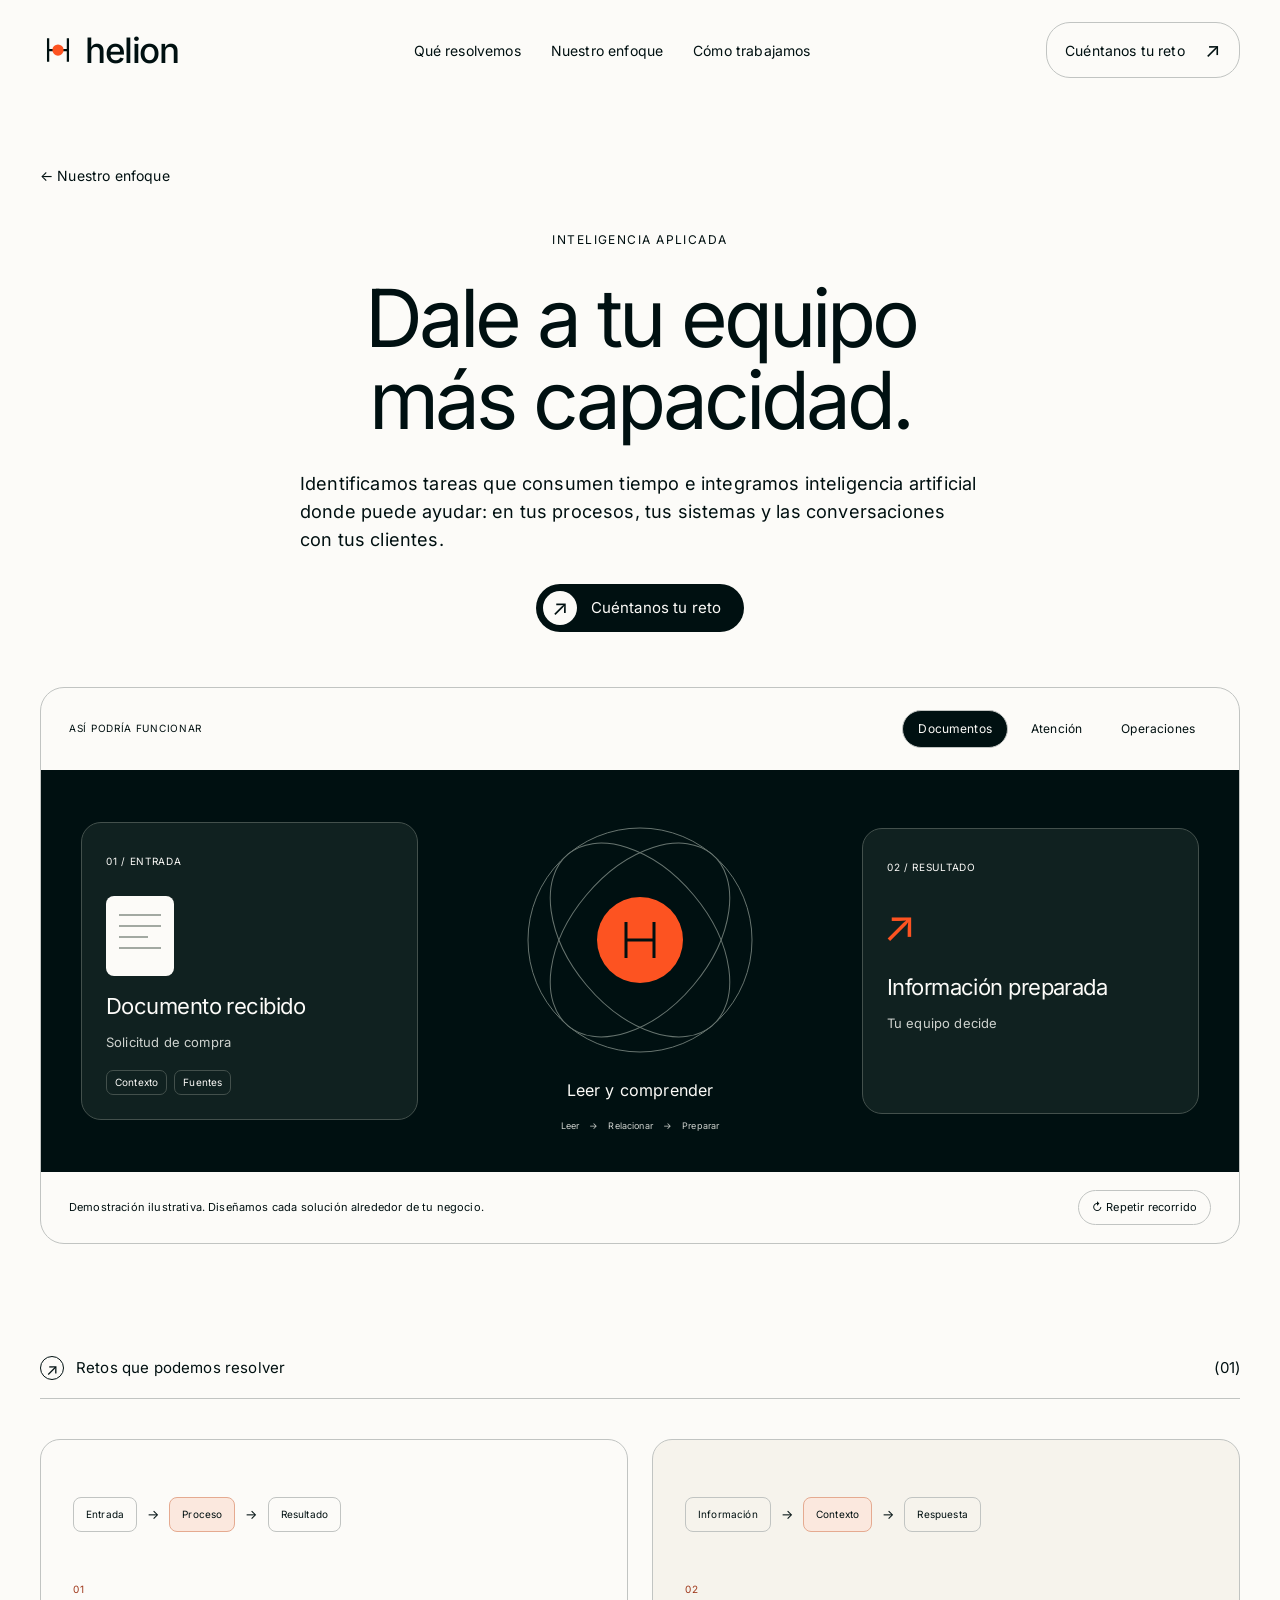
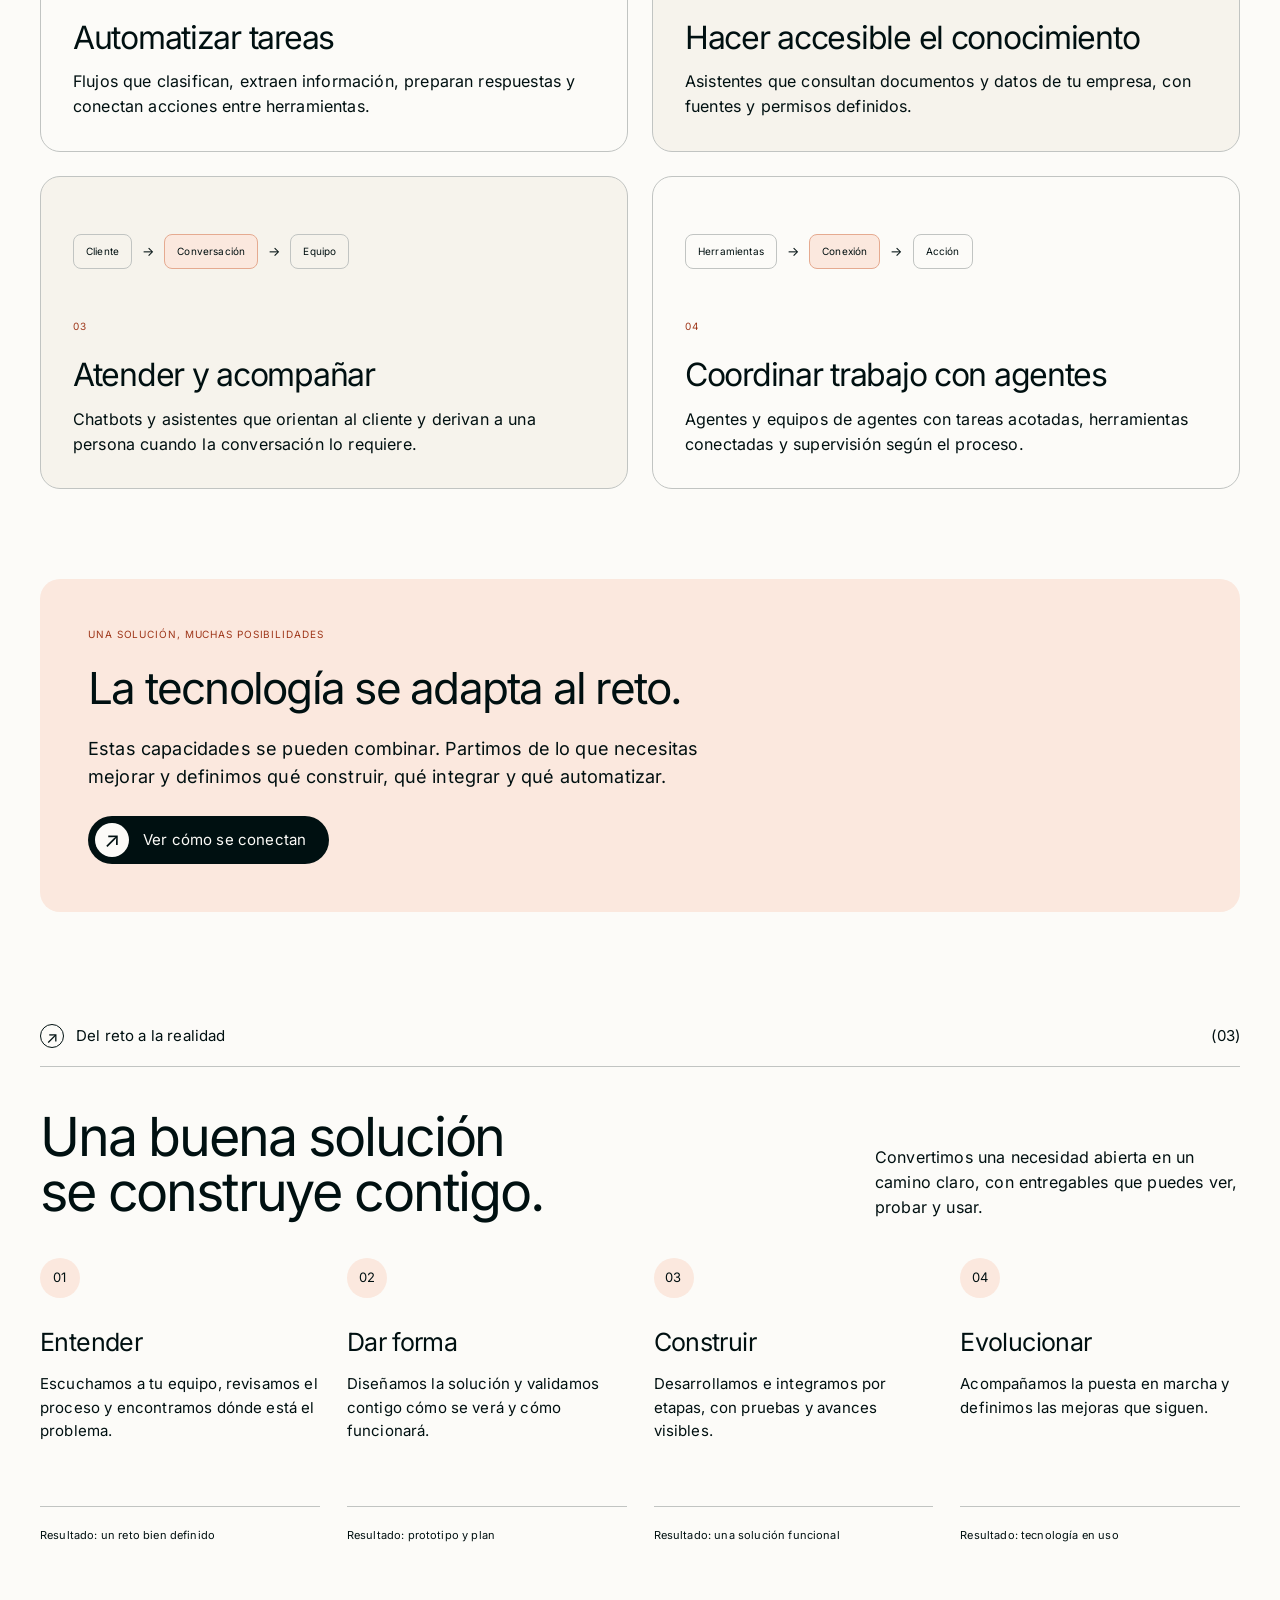
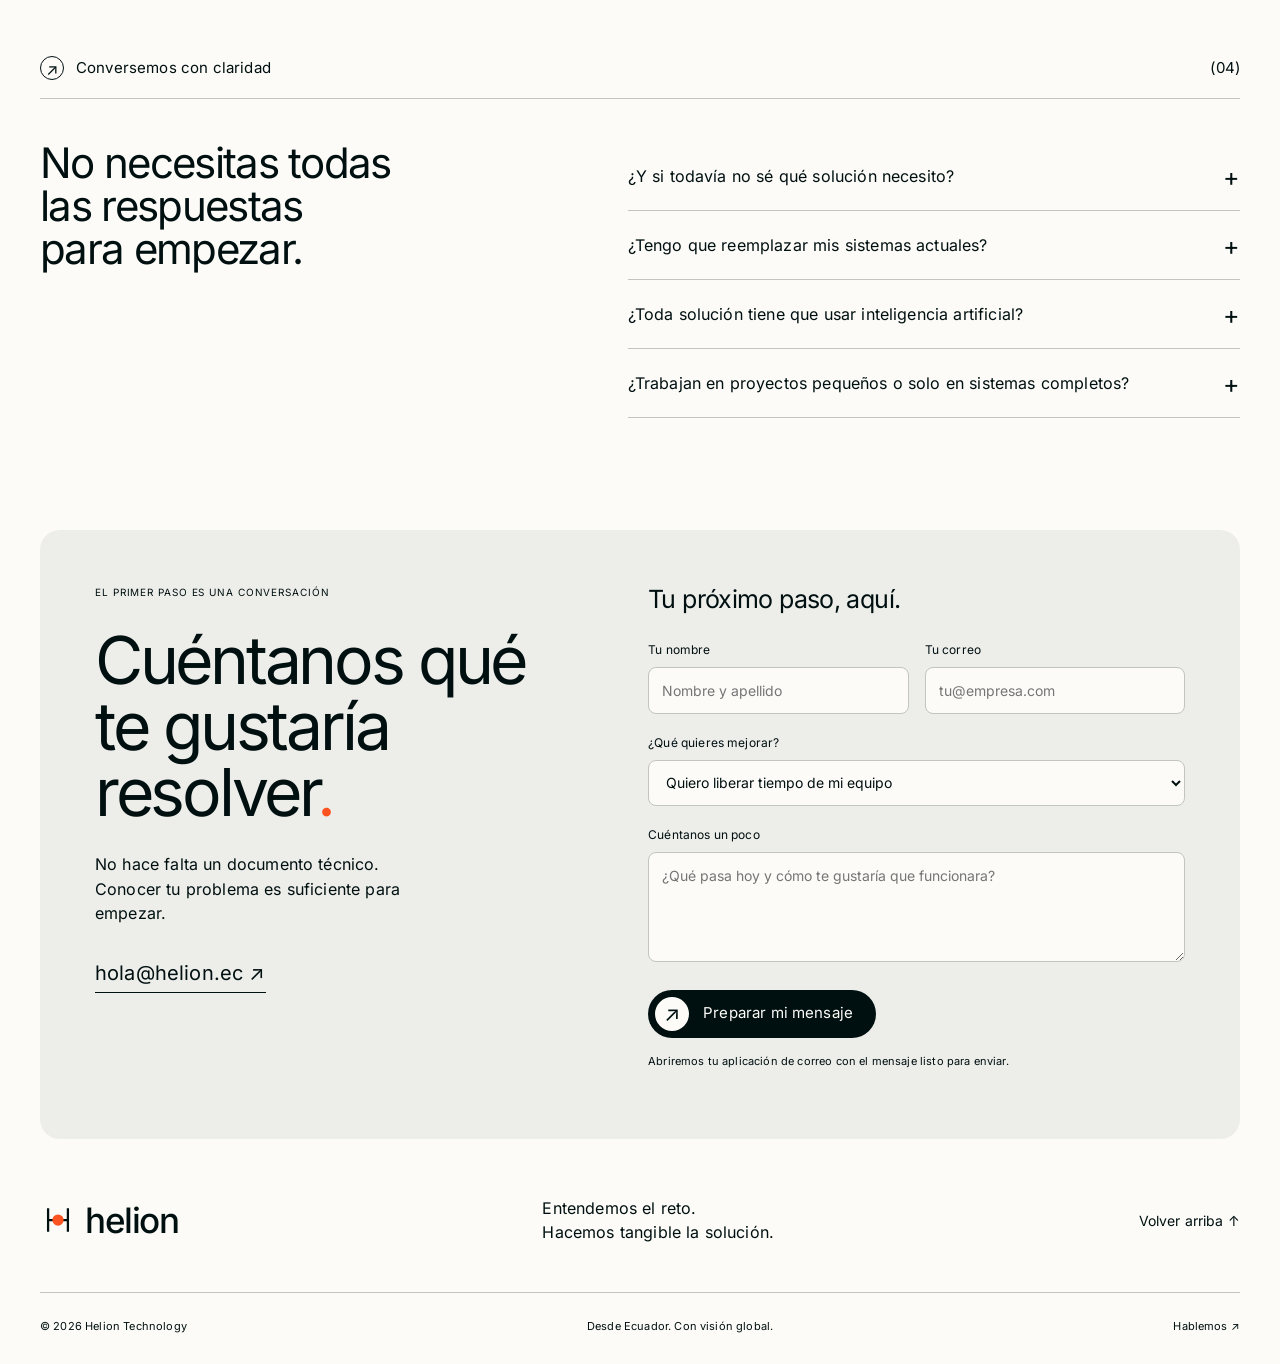
==== commit 606a02c6: "Enrich detail pages with interactive visuals and restrained color" ====
--- a/inteligencia-artificial.html
+++ b/inteligencia-artificial.html
@@ -5,7 +5,7 @@
 <meta name="viewport" content="width=device-width, initial-scale=1"><title>Inteligencia aplicada — Helion</title>
 <meta name="description" content="Identificamos tareas que consumen tiempo e integramos inteligencia artificial donde puede ayudar: en tus procesos, tus sistemas y las conversaciones con tus clientes.">
 <meta name="theme-color" content="#fcfbf8">
-<link rel="canonical" href="https://helion.ec/inteligencia-artificial.html">
+<link rel="canonical" href="https://helion.ec/inteligencia">
 <meta property="og:title" content="Inteligencia aplicada — Helion">
 <meta property="og:description" content="Identificamos tareas que consumen tiempo e integramos inteligencia artificial donde puede ayudar: en tus procesos, tus sistemas y las conversaciones con tus clientes.">
 <meta property="og:type" content="website">
@@ -14,8 +14,10 @@
 <link rel="preload" href="assets/fonts/inter-regular.ttf" as="font" type="font/ttf" crossorigin>
 <link rel="stylesheet" href="assets/design-system-connect/variables.css">
 <link rel="stylesheet" href="assets/css/connect.css">
-<script src="assets/js/connect.js" defer>
-</script>
+<script src="assets/vendor/gsap.min.js" defer></script>
+<script src="assets/js/connect.js" defer></script>
+<script src="assets/js/connect-motion.js" defer></script>
+<script src="assets/js/detail-experience.js" defer></script>
 </head>
 <body><a class="skip" href="#main">Saltar al contenido</a>
 <header class="site-header"><a class="logo" href="index.html" aria-label="Helion, inicio"><svg class="logo-symbol" viewBox="0 0 40 40" aria-hidden="true"><path d="M9 7v26M31 7v26M9 20h22"/><circle cx="20" cy="20" r="5"/></svg><span>helion</span></a>
@@ -29,29 +31,68 @@
 <p>Identificamos tareas que consumen tiempo e integramos inteligencia artificial donde puede ayudar: en tus procesos, tus sistemas y las conversaciones con tus clientes.
 </p><a class="arrow-button " href="#contacto"><span aria-hidden="true">↗</span>Cuéntanos tu reto</a>
 </section>
+
+<section class="detail-lab" data-lab="ai" aria-label="Ejemplo interactivo de solución">
+<div class="lab-top"><span class="lab-micro">ASÍ PODRÍA FUNCIONAR</span>
+<div role="tablist" aria-label="Escenarios de aplicación" class="lab-tabs"><button type="button" role="tab" id="lab-tab-0" aria-selected="true" tabindex="0" aria-controls="lab-panel" data-lab-tab="0">Documentos</button><button type="button" role="tab" id="lab-tab-1" aria-selected="false" tabindex="-1" aria-controls="lab-panel" data-lab-tab="1">Atención</button><button type="button" role="tab" id="lab-tab-2" aria-selected="false" tabindex="-1" aria-controls="lab-panel" data-lab-tab="2">Operaciones</button>
+</div>
+</div>
+<div id="lab-panel" role="tabpanel" aria-labelledby="lab-tab-0" tabindex="0">
+<div class="lab-canvas ai-canvas">
+<div class="lab-input lab-step"><span class="lab-micro">01 / ENTRADA</span>
+<div class="paper-icon" aria-hidden="true"><i></i><i></i><i></i><i></i><b class="lab-scan"></b>
+</div>
+<h3 data-lab-input-title>Documento recibido
+</h3>
+<p data-lab-input>Solicitud de compra
+</p>
+<div class="lab-chips"><span>Contexto</span><span>Fuentes</span>
+</div>
+</div>
+<div class="lab-engine"><svg viewBox="0 0 260 260" aria-hidden="true"><circle class="lab-orbit" cx="130" cy="130" r="112"/><ellipse class="lab-orbit" cx="130" cy="130" rx="70" ry="112" transform="rotate(40 130 130)"/><ellipse class="lab-orbit" cx="130" cy="130" rx="70" ry="112" transform="rotate(-40 130 130)"/><circle class="lab-core" cx="130" cy="130" r="43"/><path class="lab-mark" d="M116 112v36M144 112v36M116 130h28"/></svg><span data-lab-engine>Leer y comprender</span>
+<div class="engine-steps"><span>Leer</span><i>→</i><span>Relacionar</span><i>→</i><span>Preparar</span>
+</div>
+</div>
+<div class="lab-output lab-step"><span class="lab-micro">02 / RESULTADO</span>
+<div class="output-check" aria-hidden="true">↗
+</div>
+<h3 data-lab-output-title>Información preparada
+</h3>
+<p data-lab-output>Tu equipo decide
+</p>
+<div class="review-line"><i></i> Revisión humana
+</div>
+</div>
+</div>
+</div>
+<div class="lab-bottom">
+<p>Demostración ilustrativa. Diseñamos cada solución alrededor de tu negocio.
+</p><button type="button" class="lab-replay" hidden>↻ Repetir recorrido</button>
+</div>
+</section>
 <section class="section detail-solutions">
 <div class="section-label"><span><i aria-hidden="true">↗</i>Retos que podemos resolver</span><span>(01)</span>
 </div>
 <div class="detail-grid">
-<article><span class="overline">01</span>
+<article><div class="capability-mini" aria-hidden="true"><span>Entrada</span><i>→</i><b>Proceso</b><i>→</i><span>Resultado</span></div><span class="overline">01</span>
 <h2>Automatizar tareas
 </h2>
 <p>Flujos que clasifican, extraen información, preparan respuestas y conectan acciones entre herramientas.
 </p>
 </article>
-<article><span class="overline">02</span>
+<article><div class="capability-mini" aria-hidden="true"><span>Información</span><i>→</i><b>Contexto</b><i>→</i><span>Respuesta</span></div><span class="overline">02</span>
 <h2>Hacer accesible el conocimiento
 </h2>
 <p>Asistentes que consultan documentos y datos de tu empresa, con fuentes y permisos definidos.
 </p>
 </article>
-<article><span class="overline">03</span>
+<article><div class="capability-mini" aria-hidden="true"><span>Cliente</span><i>→</i><b>Conversación</b><i>→</i><span>Equipo</span></div><span class="overline">03</span>
 <h2>Atender y acompañar
 </h2>
 <p>Chatbots y asistentes que orientan al cliente y derivan a una persona cuando la conversación lo requiere.
 </p>
 </article>
-<article><span class="overline">04</span>
+<article><div class="capability-mini" aria-hidden="true"><span>Herramientas</span><i>→</i><b>Conexión</b><i>→</i><span>Acción</span></div><span class="overline">04</span>
 <h2>Coordinar trabajo con agentes
 </h2>
 <p>Agentes y equipos de agentes con tareas acotadas, herramientas conectadas y supervisión según el proceso.
@@ -142,6 +183,7 @@
 </div>
 <div><label for="email">Tu correo</label><input id="email" name="email" type="email" autocomplete="email" required maxlength="200" placeholder="tu@empresa.com">
 </div>
+
 </div><label for="challenge">¿Qué quieres mejorar?</label><select id="challenge" name="challenge"><option>Quiero ordenar mi operación</option><option>Quiero conectar con mis clientes</option><option selected>Quiero liberar tiempo de mi equipo</option><option>Quiero conectar dispositivos y datos</option><option>Tengo otro reto / necesito orientación</option></select><label for="message">Cuéntanos un poco</label><textarea id="message" name="message" required maxlength="2500" rows="4" placeholder="¿Qué pasa hoy y cómo te gustaría que funcionara?"></textarea><button class="arrow-button" type="submit"><span aria-hidden="true">↗</span>Preparar mi mensaje</button>
 <p class="form-note">Abriremos tu aplicación de correo con el mensaje listo para enviar.
 </p>
--- a/assets/css/connect.css
+++ b/assets/css/connect.css
@@ -1173,3 +1173,667 @@
   transition:none!important}
 }
 
+
+/* The diagram's continuous motion always has a visible pause control. */
+.motion-toggle {
+  display: block;
+  margin: 16px auto 0;
+  padding: 8px 15px;
+  min-height: 36px;
+  border: 1px solid var(--line);
+  border-radius: 24px;
+  background: transparent;
+  font-size: 11px;
+}
+.motion-toggle:hover { background: var(--paper); }
+@media (prefers-reduced-motion: reduce) {
+  .motion-toggle { display: none; }
+}
+
+/* Each business challenge has its own tangible, illustrative scene. */
+[hidden] { display: none !important; }
+.product-preview { min-height: 490px; }
+.case-scene { width: 100%; min-width: 0; }
+.preview-footer { display: flex; align-items: center; justify-content: space-between; gap: 10px; margin-top: 22px; }
+.preview-footer .preview-caption { margin: 0; text-align: left; font-size: 7px; }
+.scene-replay { flex-shrink: 0; border: 1px solid var(--line); border-radius: 24px; padding: 7px 10px; font-size: 10px; background: transparent; min-height: 34px; }
+.scene-replay:hover { background: var(--paper); }
+.journey-heading { display: flex; justify-content: space-between; align-items: center; gap: 10px; margin-bottom: 23px; }
+.scene-eyebrow { display: block; font-size: 8px; letter-spacing: .07em; }
+.scene-badge { border: 1px solid var(--line); border-radius: 8px; padding: 5px 8px; font-size: 9px; }
+.customer-card { display: flex; align-items: center; gap: 20px; padding: 24px 18px; border: 1px solid var(--line); border-radius: 16px; background: var(--paper); }
+.customer-avatar { position: relative; width: 62px; height: 62px; flex-shrink: 0; display: grid; place-items: center; font-size: 24px; border-radius: 50%; background: var(--ash); }
+.customer-avatar svg { position: absolute; inset: -4px; width: 70px; height: 70px; transform: rotate(-90deg); }
+.customer-avatar circle { fill: none; stroke: var(--orange); stroke-width: 2; }
+.customer-card h4 { font-size: 23px; letter-spacing: -.035em; margin: 6px 0; }
+.customer-card p { font-size: 11px; }
+.journey-track { display: flex; align-items: center; margin: 24px 26px 8px; }
+.journey-track span { width: 8px; height: 8px; background: var(--orange); border-radius: 50%; flex-shrink: 0; }
+.journey-track i { height: 1px; background: var(--ink); flex: 1; transform-origin: left; }
+.journey-labels { display: flex; justify-content: space-between; font-size: 9px; margin: 0 8px 20px; }
+.message-card { display: flex; gap: 14px; padding: 18px; border: 1px solid var(--line); border-radius: 16px 16px 16px 4px; background: var(--paper); margin-right: 30px; }
+.message-icon { font-size: 22px; }
+.message-card b { font-size: 12px; font-weight: 500; }
+.message-card p { font-size: 11px; margin-top: 7px; line-height: 1.6; }
+.loyalty-card { margin-top: 15px; margin-left: 30px; padding: 19px; border-radius: 16px; background: var(--ink); color: var(--paper); display: flex; justify-content: space-between; gap: 15px; align-items: center; }
+.loyalty-card b { display: block; font-weight: 400; font-size: 15px; margin-top: 7px; }
+.loyalty-stamps { display: flex; gap: 7px; }
+.loyalty-stamps span { width: 26px; height: 26px; border: 1px solid #68716f; border-radius: 50%; display: grid; place-items: center; color: var(--orange); font-size: 20px; }
+.loyalty-stamps span:last-child { color: var(--paper); font-size: 13px; }
+.ai-workspace { display: grid; grid-template-columns: 1fr 1fr; gap: 20px; align-items: center; }
+.document-card { padding: 20px; position: relative; overflow: hidden; border: 1px solid var(--line); border-radius: 14px; background: var(--paper); min-height: 235px; }
+.document-icon { font-size: 36px; margin: 12px 0 7px; }
+.document-card b { font-size: 12px; font-weight: 500; }
+.document-lines { margin-top: 17px; display: grid; gap: 9px; }
+.document-lines i { display: block; height: 3px; background: var(--line); border-radius: 2px; }
+.document-lines i:nth-child(2) { width: 70%; }
+.document-lines i:last-child { width: 50%; }
+.scan-line { position: absolute; left: 14px; right: 14px; top: 52px; height: 2px; background: var(--orange); opacity: 0; }
+.agent-stack { display: grid; gap: 13px; }
+.agent-node { display: flex; align-items: center; gap: 10px; padding: 13px 12px; background: var(--paper); border: 1px solid var(--line); border-radius: 12px; }
+.agent-node>span { font-size: 21px; color: var(--orange); }
+.agent-node b { display: block; font-weight: 500; font-size: 12px; }
+.agent-node small { display: block; font-size: 8px; margin-top: 3px; }
+.agent-node i { margin-left: auto; font-style: normal; font-size: 11px; }
+.review-card { display: flex; gap: 12px; align-items: center; border: 1px solid var(--line); border-radius: 14px; padding: 19px 15px; background: var(--paper); margin-top: 24px; }
+.review-icon { font-size: 27px; }
+.review-card b { display: block; font-size: 14px; font-weight: 500; margin: 6px 0; }
+.review-card p { font-size: 10px; }
+.review-status { margin-left: auto; font-size: 8px; padding: 5px 7px; border-radius: 8px; border: 1px solid var(--line); white-space: nowrap; }
+.ai-scene-note { margin: 20px 0 0; font-size: 11px; text-align: center; }
+@media(max-width:1000px) and (min-width:701px) {
+  .customer-card { gap: 12px; padding: 20px 12px; }
+  .customer-card h4 { font-size: 19px; }
+  .loyalty-card { margin-left: 0; padding: 16px 12px; flex-wrap: wrap; }
+  .ai-workspace { gap: 10px; }
+  .document-card { padding: 13px; }
+  .agent-node { gap: 6px; padding: 13px 8px; }
+  .review-status { display: none; }
+}
+@media(max-width:700px) {
+  .product-preview { min-height: 460px; }
+  .customer-card { padding: 20px 13px; gap: 14px; }
+  .customer-card h4 { font-size: 19px; }
+  .customer-card p { font-size: 10px; }
+  .customer-avatar { width: 52px; height: 52px; }
+  .customer-avatar svg { width: 60px; height: 60px; }
+  .message-card { margin-right: 12px; padding: 16px 13px; }
+  .loyalty-card { margin-left: 12px; padding: 16px 13px; gap: 9px; }
+  .loyalty-card b { font-size: 12px; }
+  .loyalty-stamps { gap: 4px; }
+  .loyalty-stamps span { width: 22px; height: 22px; font-size: 16px; }
+  .ai-workspace { gap: 10px; }
+  .document-card { padding: 13px; }
+  .agent-node { padding: 13px 8px; gap: 6px; }
+  .agent-node i { display: none; }
+  .review-card { gap: 9px; padding: 16px 12px; }
+  .review-card b { font-size: 12px; }
+  .review-status { display: none; }
+  .preview-footer { flex-wrap: wrap; }
+}
+
+/* Ember punctuates the paper-and-ink system rather than competing with it. */
+:root {
+   --ember-wash: #fbe8de;
+   }
+
+.problem-tabs button[aria-selected=true] {
+   background: var(--ember-wash);
+   color: var(--ink);
+   border-color: #e5aa90;
+   }
+
+.process-number {
+   background: var(--ember-wash);
+   }
+
+.capability-number {
+   color: #9e3619;
+   }
+
+.detail-grid article:nth-child(2), .detail-grid article:nth-child(3) {
+   background: #f6f3ec;
+   }
+
+.detail-principle {
+   background: var(--ember-wash);
+   }
+
+.detail-principle > .overline {
+   color: #9e3619;
+   }
+
+.detail-lab {
+   width: min(1200px,calc(100% - 80px));
+   margin: 55px auto 0;
+   border: 1px solid var(--line);
+   border-radius: 24px;
+   overflow: hidden;
+   }
+
+.lab-top {
+   padding: 22px 28px;
+   display: flex;
+   justify-content: space-between;
+   align-items: center;
+   gap: 20px;
+   }
+
+.lab-micro {
+   font-size: 10px;
+   letter-spacing: .07em;
+   }
+
+.lab-tabs {
+   display: flex;
+   gap: 7px;
+   }
+
+.lab-tabs button {
+   font-size: 12px;
+   padding: 9px 15px;
+   background: transparent;
+   border: 1px solid transparent;
+   border-radius: 24px;
+   }
+
+.lab-tabs button:hover {
+   background: var(--ash);
+   }
+
+.lab-tabs button[aria-selected=true] {
+   border-color: var(--line);
+   background: var(--ink);
+   color: var(--paper);
+   }
+
+.lab-bottom {
+   padding: 18px 28px;
+   display: flex;
+   align-items: center;
+   justify-content: space-between;
+   gap: 18px;
+   }
+
+.lab-bottom p {
+   font-size: 11px;
+   }
+
+.lab-replay {
+   border: 1px solid var(--line);
+   border-radius: 24px;
+   background: transparent;
+   padding: 8px 13px;
+   font-size: 11px;
+   white-space: nowrap;
+   }
+
+.lab-canvas {
+   min-height: 360px;
+   }
+
+.ai-canvas {
+   display: grid;
+   grid-template-columns: 1fr 1.15fr 1fr;
+   gap: 28px;
+   background: var(--ink);
+   color: var(--paper);
+   padding: 40px;
+   align-items: center;
+   }
+
+.lab-input,.lab-output {
+   padding: 24px;
+   border: 1px solid #43504c;
+   border-radius: 20px;
+   min-height: 280px;
+   background: #102120;
+   }
+
+.lab-input h3,.lab-output h3 {
+   font-size: 22px;
+   margin: 18px 0 12px;
+   }
+
+.lab-input p,.lab-output p {
+   font-size: 13px;
+   color: #ced2ce;
+   }
+
+.paper-icon {
+   position: relative;
+   width: 68px;
+   height: 80px;
+   background: var(--paper);
+   border-radius: 8px;
+   margin-top: 25px;
+   padding: 18px 13px;
+   overflow: hidden;
+   }
+
+.paper-icon i {
+   display: block;
+   background: #a2a9a2;
+   height: 2px;
+   margin-bottom: 9px;
+   }
+
+.paper-icon i:nth-child(3){
+  width:70%}
+.lab-scan {
+   position:absolute;
+  left:0;
+  right:0;
+  top:6px;
+  height:2px;
+  background:var(--orange);
+  opacity:0 }
+
+.lab-chips {
+   display:flex;
+  gap:7px;
+  margin-top:18px }
+.lab-chips span {
+   font-size:10px;
+  border:1px solid #43504c;
+  border-radius:7px;
+  padding:4px 8px }
+
+.lab-engine {
+   text-align:center;
+  min-width:0 }
+.lab-engine svg {
+   width:100%;
+  max-width:260px;
+  display:block;
+  margin:auto }
+
+.lab-orbit {
+   fill:none;
+  stroke:#67746f;
+  stroke-width:1 }
+.lab-core{
+  fill:var(--orange)}
+.lab-mark{
+  stroke:var(--ink);
+  stroke-width:3;
+  fill:none}
+
+.lab-engine>span{
+  display:block;
+  font-size:16px;
+  margin-top:8px}
+.engine-steps{
+  display:flex;
+  justify-content:center;
+  gap:10px;
+  font-size:9px;
+  margin-top:17px;
+  color:#ced2ce}
+.engine-steps i{
+  font-style:normal}
+
+.output-check{
+  font-size:42px;
+  line-height:1;
+  margin:28px 0;
+  color:var(--orange)}
+.review-line{
+  font-size:10px;
+  margin-top:26px;
+  border-top:1px solid #43504c;
+  padding-top:14px;
+  display:flex;
+  align-items:center;
+  gap:7px}
+.review-line i{
+  width:5px;
+  height:5px;
+  border-radius:50%;
+  background:var(--orange)}
+
+.systems-canvas{
+  background:var(--ash);
+  display:grid;
+  grid-template-columns:65px 1fr}
+.workspace-rail{
+  border-right:1px solid var(--line);
+  display:flex;
+  flex-direction:column;
+  gap:28px;
+  align-items:center;
+  padding:28px 0}
+.workspace-rail b{
+  font-size:23px;
+  font-weight:500}
+.workspace-rail>span{
+  font-size:18px}
+.workspace-main{
+  padding:30px;
+  min-width:0}
+.workspace-heading{
+  display:flex;
+  justify-content:space-between;
+  align-items:center;
+  gap:15px}
+.workspace-heading h3{
+  font-size:25px;
+  margin-top:7px}
+.workspace-badge{
+  border:1px solid var(--line);
+  border-radius:8px;
+  padding:7px 10px;
+  font-size:10px}
+.workspace-columns{
+  display:grid;
+  grid-template-columns:repeat(3,1fr);
+  gap:18px;
+  margin-top:28px}
+.workspace-column>span{
+  font-size:11px;
+  display:flex;
+  justify-content:space-between;
+  margin-bottom:13px}
+.workspace-column>span b{
+  font-weight:400;
+  color:#56615b}
+.workspace-task{
+  background:var(--paper);
+  border:1px solid var(--line);
+  border-radius:15px;
+  padding:20px;
+  min-height:190px}
+.task-dot{
+  display:block;
+  width:7px;
+  height:7px;
+  background:var(--orange);
+  border-radius:50%;
+  margin-bottom:17px}
+.workspace-task h3{
+  font-size:19px;
+  line-height:1.2}
+.workspace-task p{
+  font-size:12px;
+  margin-top:10px;
+  min-height:38px}
+.task-bottom{
+  display:flex;
+  justify-content:space-between;
+  align-items:center;
+  border-top:1px solid var(--line);
+  padding-top:12px;
+  margin-top:20px;
+  font-size:10px}
+.task-bottom i{
+  font-style:normal;
+  font-size:17px}
+.workspace-sync{
+  display:flex;
+  align-items:center;
+  justify-content:center;
+  margin:30px auto 0;
+  max-width:650px;
+  gap:12px}
+.sync-node{
+  background:var(--paper);
+  border:1px solid var(--line);
+  border-radius:8px;
+  padding:7px 12px;
+  font-size:10px;
+  white-space:nowrap}
+.sync-line{
+  height:1px;
+  background:var(--ink);
+  flex:1;
+  transform-origin:left}
+
+.iot-canvas{
+  display:grid;
+  grid-template-columns:1.6fr 1fr;
+  background:var(--ink);
+  color:var(--paper);
+  padding:30px;
+  gap:30px;
+  align-items:center}
+.sensor-map{
+  min-width:0}
+.map-caption{
+  display:flex;
+  justify-content:space-between;
+  gap:15px;
+  font-size:9px}
+.sensor-map>svg{
+  width:100%;
+  display:block;
+  margin:24px 0 10px}
+.floor-lines{
+  stroke:#50615b;
+  stroke-width:1.5;
+  fill:none}
+.sensor-wires{
+  fill:none;
+  stroke:var(--orange);
+  stroke-width:1.5;
+  stroke-dasharray:5 6}
+.sensor-points{
+  fill:var(--orange)}
+.map-center{
+  fill:var(--orange)}
+.map-mark{
+  fill:none;
+  stroke:var(--ink);
+  stroke-width:2.5}
+.map-text{
+  font-size:8px;
+  fill:#acb9b2;
+  font-family:monospace}
+.map-key{
+  display:flex;
+  gap:10px;
+  align-items:center;
+  font-size:10px;
+  color:#cbd4cf}
+.map-key i{
+  height:5px;
+  width:5px;
+  border-radius:50%;
+  background:var(--orange)}
+.map-key span{
+  margin-left:15px}
+.telemetry-card{
+  border:1px solid #43504c;
+  border-radius:20px;
+  padding:25px;
+  background:#102120}
+.telemetry-card h3{
+  font-size:23px;
+  margin:18px 0 8px}
+.telemetry-card>p{
+  font-size:13px;
+  color:#cbd4cf}
+.telemetry-value{
+  display:flex;
+  align-items:baseline;
+  gap:10px;
+  margin-top:22px}
+.telemetry-value>span{
+  font-size:56px;
+  letter-spacing:-.05em}
+.telemetry-value small{
+  font-size:18px;
+  color:#cbd4cf}
+.signal-chart{
+  width:100%;
+  height:55px;
+  stroke:var(--orange);
+  stroke-width:2;
+  fill:none}
+.telemetry-result{
+  border-top:1px solid #43504c;
+  padding-top:17px;
+  margin-top:16px}
+.telemetry-result>span{
+  font-size:9px;
+  color:#cbd4cf}
+.telemetry-result h4{
+  font-size:16px;
+  margin-top:6px}
+.telemetry-result p{
+  font-size:11px;
+  margin-top:7px;
+  color:#cbd4cf}
+
+.capability-mini{
+  height:85px;
+  display:flex;
+  align-items:center;
+  gap:10px;
+  margin-bottom:25px}
+.capability-mini span,.capability-mini b{
+  font-size:10px;
+  font-weight:400;
+  padding:9px 12px;
+  border:1px solid var(--line);
+  border-radius:8px}
+.capability-mini b{
+  background:var(--ember-wash);
+  border-color:#e5aa90}
+.capability-mini i{
+  font-style:normal;
+  font-size:13px}
+.detail-grid article>.overline{
+  color:#9e3619}
+
+@media(max-width:1000px){
+  .detail-lab{
+  width:calc(100% - 48px)}
+.ai-canvas{
+  padding:25px;
+  gap:16px}
+.lab-input,.lab-output{
+  padding:18px}
+.lab-input h3,.lab-output h3{
+  font-size:20px}
+.workspace-main{
+  padding:24px}
+.workspace-columns{
+  gap:12px}
+.workspace-task{
+  padding:15px}
+.workspace-task h3{
+  font-size:17px}
+.iot-canvas{
+  gap:20px;
+  padding:24px}
+.telemetry-card{
+  padding:20px}
+.capability-mini{
+  gap:7px}
+.capability-mini span,.capability-mini b{
+  padding:8px;
+  font-size:9px}
+}
+
+@media(max-width:700px){
+  .detail-lab{
+  width:calc(100% - 40px);
+  margin-top:38px}
+.lab-top{
+  padding:22px 20px;
+  flex-direction:column;
+  align-items:start;
+  gap:14px}
+.lab-tabs{
+  width:100%;
+  justify-content:space-between;
+  gap:4px}
+.lab-tabs button{
+  font-size:11px;
+  padding:9px 12px}
+.lab-bottom{
+  padding:18px 20px;
+  flex-wrap:wrap;
+  gap:12px}
+.lab-bottom p{
+  font-size:10px}
+.ai-canvas{
+  grid-template-columns:1fr;
+  padding:24px;
+  gap:20px}
+.lab-input,.lab-output{
+  min-height:0;
+  padding:22px}
+.lab-input h3,.lab-output h3{
+  font-size:23px}
+.paper-icon{
+  width:58px;
+  height:65px;
+  margin-top:18px;
+  float:right;
+  margin-left:15px}
+.lab-engine svg{
+  max-width:210px}
+.lab-engine{
+  padding:5px 0 14px}
+.output-check{
+  margin:18px 0;
+  font-size:32px}
+.systems-canvas{
+  grid-template-columns:1fr}
+.workspace-rail{
+  display:none}
+.workspace-main{
+  padding:22px 18px}
+.workspace-heading{
+  align-items:start}
+.workspace-heading h3{
+  font-size:23px}
+.workspace-badge{
+  display:none}
+.workspace-columns{
+  grid-template-columns:1fr;
+  gap:20px}
+.workspace-task{
+  min-height:0;
+  padding:20px}
+.workspace-task h3{
+  font-size:21px}
+.workspace-task p{
+  min-height:0;
+  font-size:13px}
+.workspace-column>span{
+  font-size:12px}
+.workspace-sync{
+  flex-wrap:wrap;
+  gap:8px;
+  margin-top:24px}
+.sync-node{
+  font-size:8px;
+  padding:7px}
+.sync-line{
+  min-width:5px}
+.iot-canvas{
+  grid-template-columns:1fr;
+  padding:24px 20px;
+  gap:25px}
+.map-caption{
+  font-size:8px}
+.map-key{
+  font-size:9px;
+  gap:7px}
+.map-key span{
+  margin-left:5px}
+.telemetry-card h3{
+  font-size:24px}
+.capability-mini{
+  gap:8px;
+  flex-wrap:wrap;
+  height:auto;
+  min-height:65px}
+.capability-mini span,.capability-mini b{
+  font-size:9px;
+  padding:8px}
+.detail-grid article{
+  padding:25px}
+}
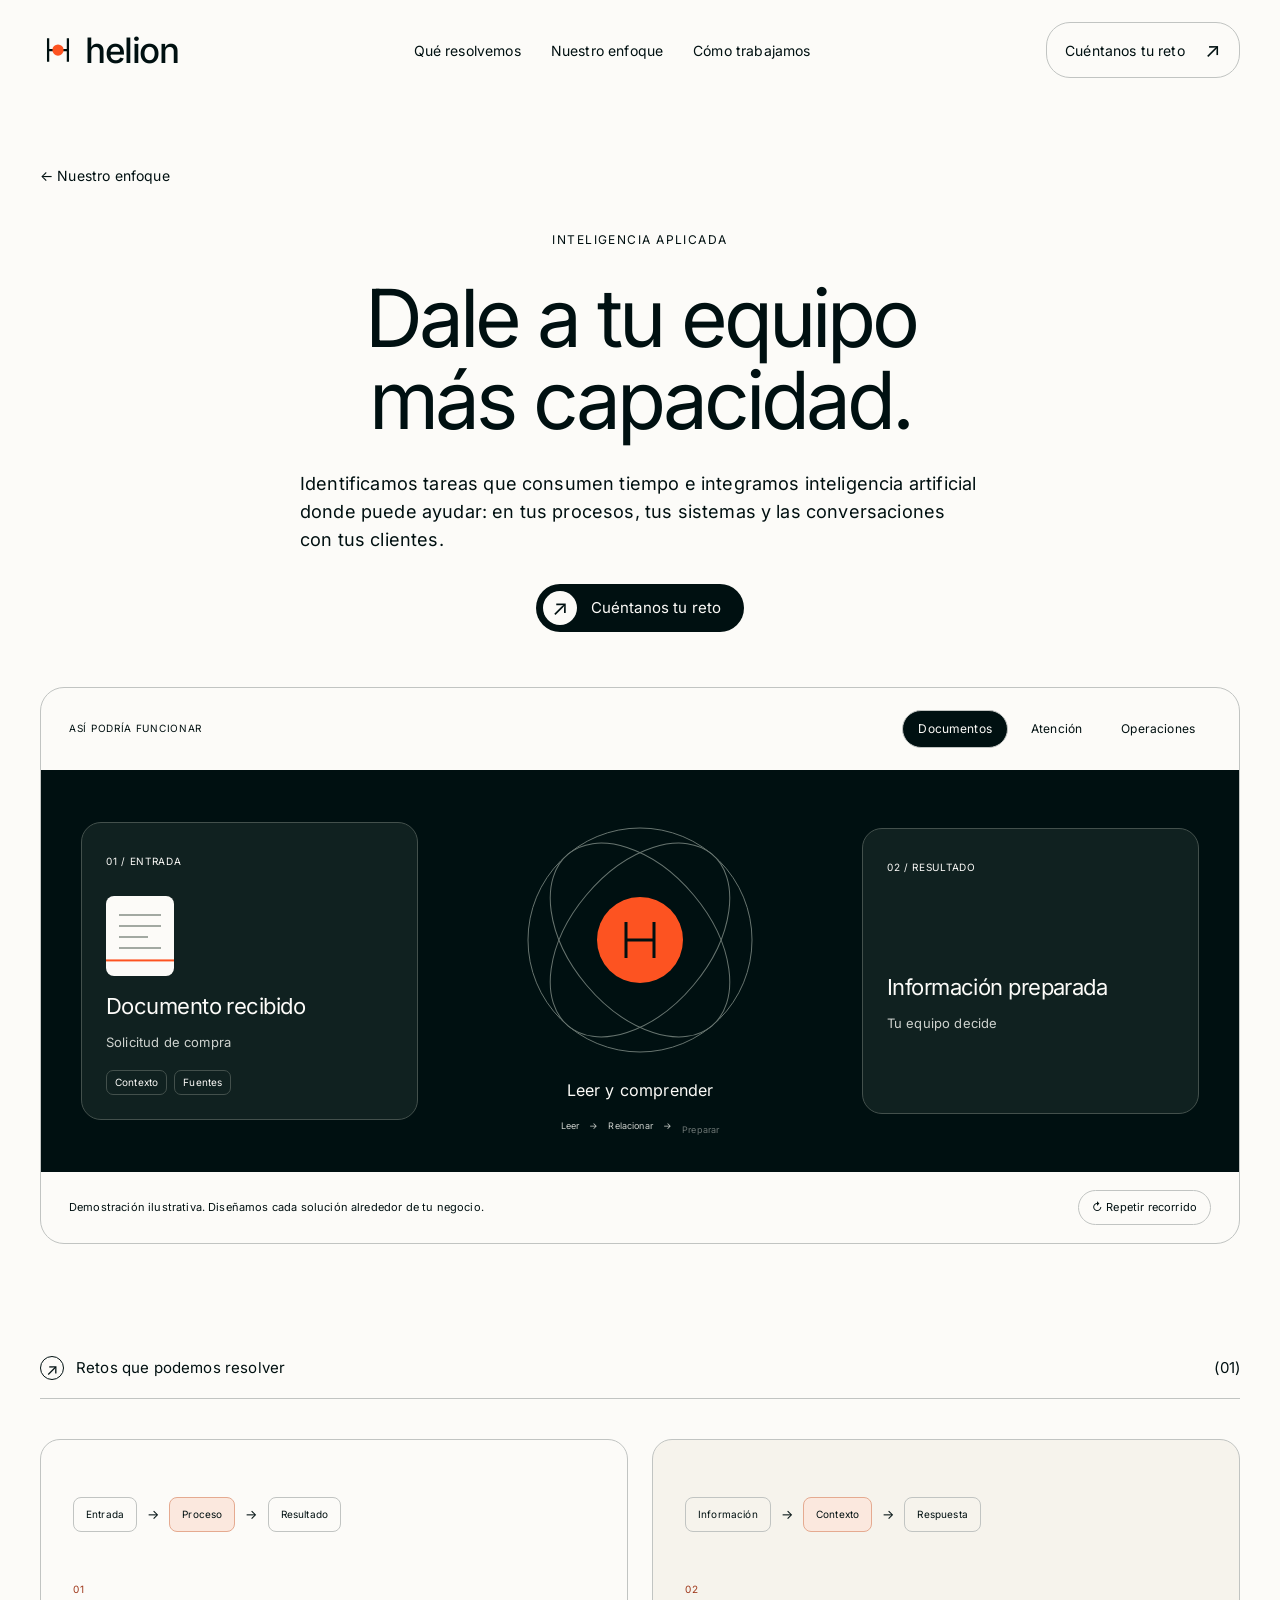
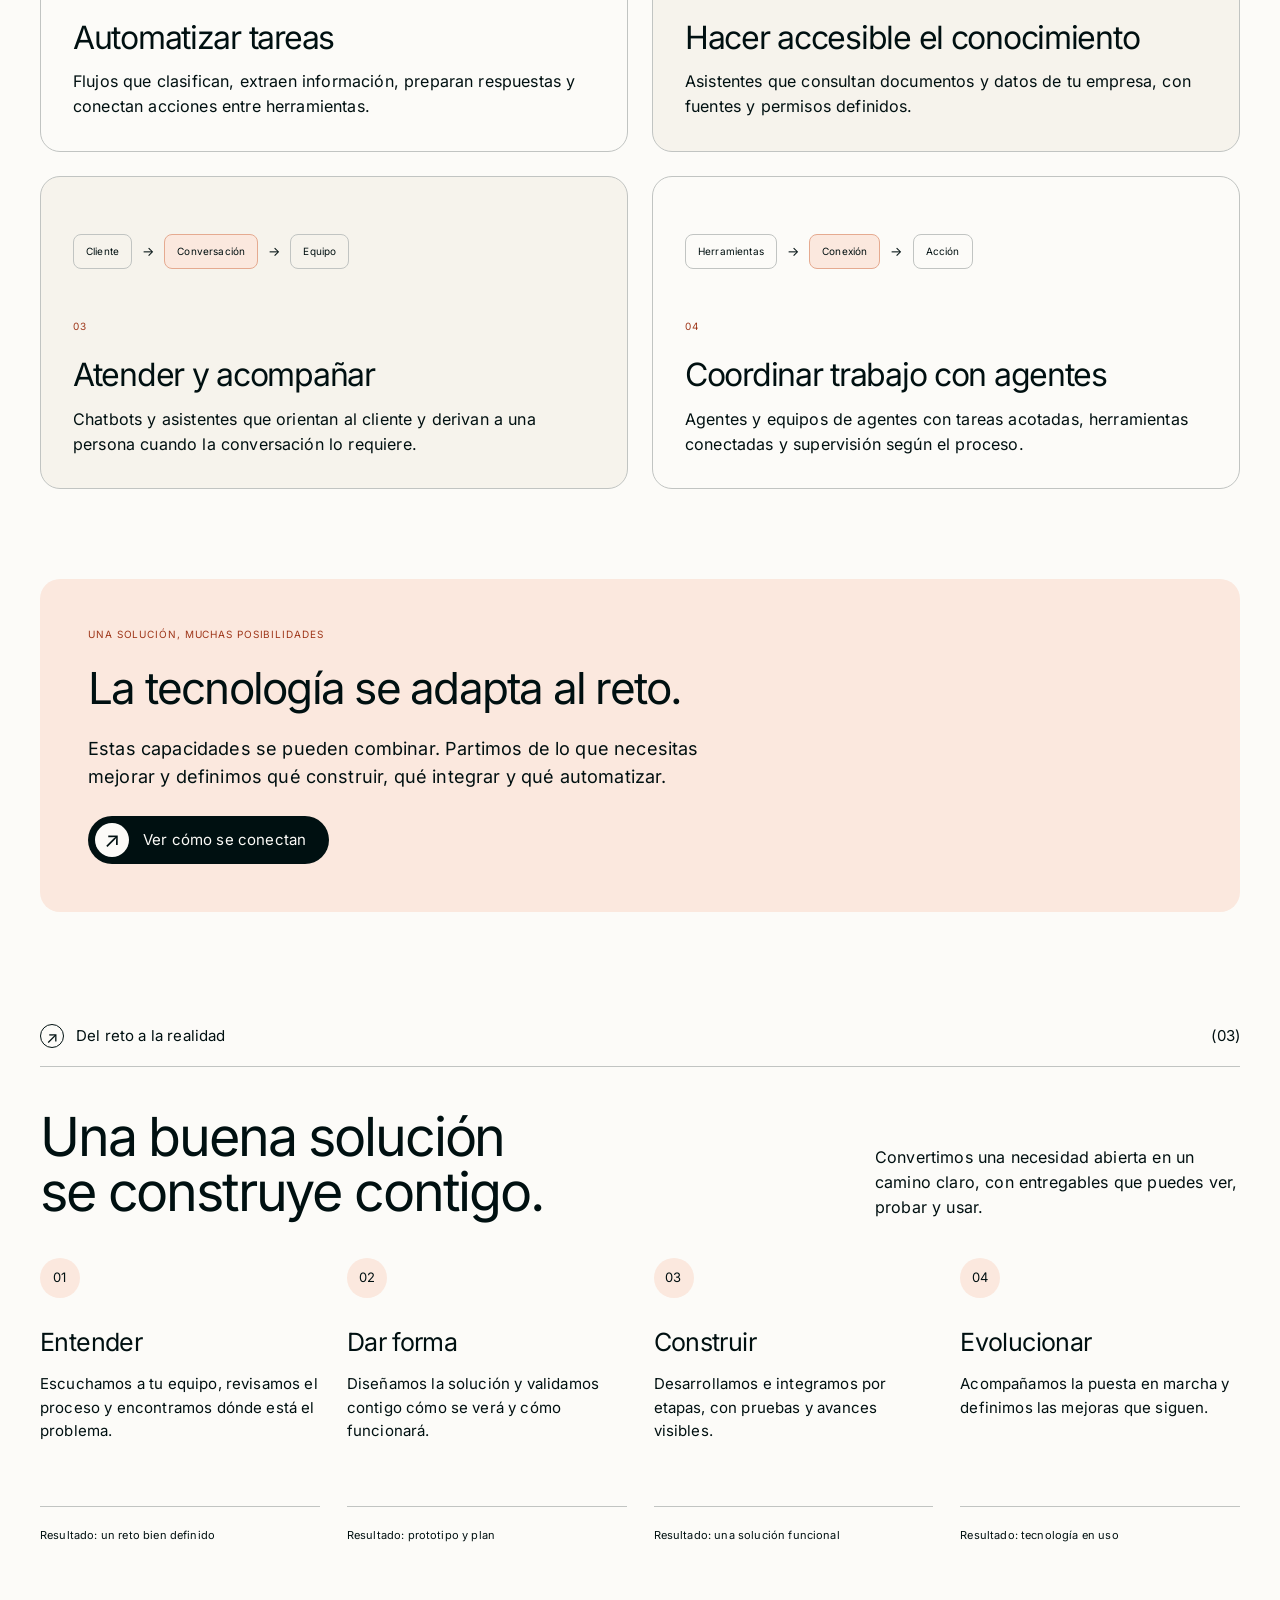
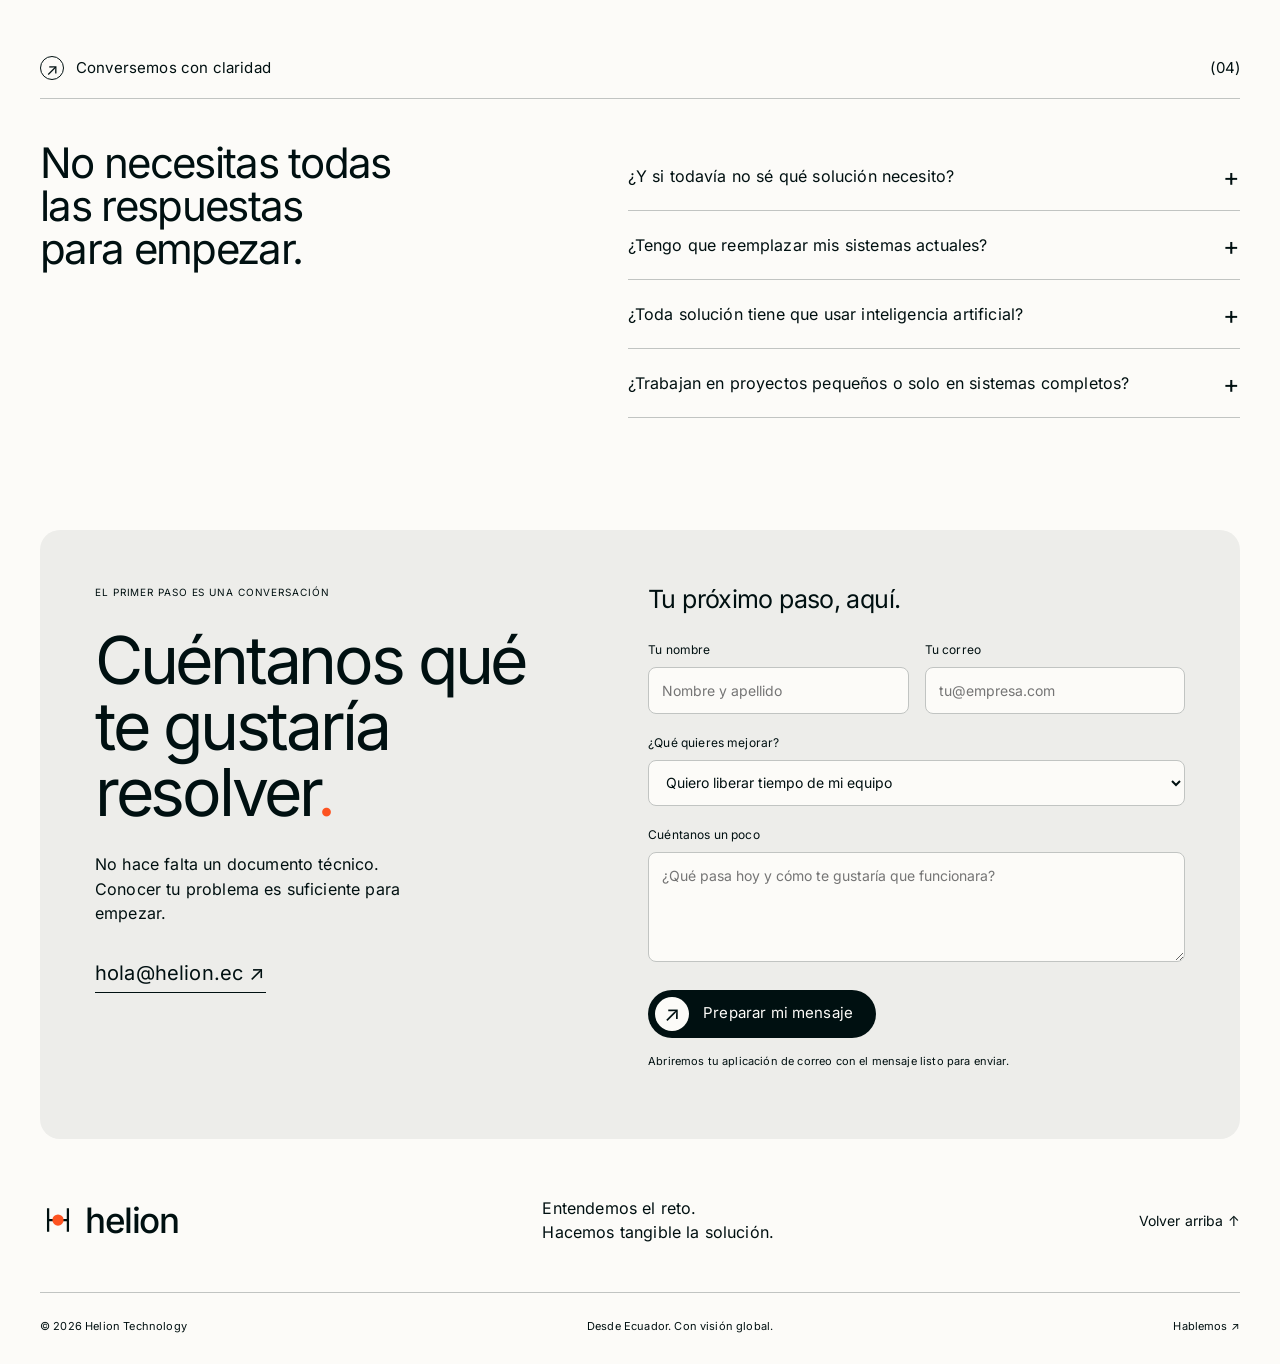
==== commit 12ca5695: "Give every AI and systems tab a distinct animated visual" ====
--- a/inteligencia-artificial.html
+++ b/inteligencia-artificial.html
@@ -34,10 +34,11 @@
 
 <section class="detail-lab" data-lab="ai" aria-label="Ejemplo interactivo de solución">
 <div class="lab-top"><span class="lab-micro">ASÍ PODRÍA FUNCIONAR</span>
+
 <div role="tablist" aria-label="Escenarios de aplicación" class="lab-tabs"><button type="button" role="tab" id="lab-tab-0" aria-selected="true" tabindex="0" aria-controls="lab-panel" data-lab-tab="0">Documentos</button><button type="button" role="tab" id="lab-tab-1" aria-selected="false" tabindex="-1" aria-controls="lab-panel" data-lab-tab="1">Atención</button><button type="button" role="tab" id="lab-tab-2" aria-selected="false" tabindex="-1" aria-controls="lab-panel" data-lab-tab="2">Operaciones</button>
 </div>
 </div>
-<div id="lab-panel" role="tabpanel" aria-labelledby="lab-tab-0" tabindex="0">
+<div id="lab-panel" role="tabpanel" aria-labelledby="lab-tab-0" tabindex="0"><div data-detail-scene="0">
 <div class="lab-canvas ai-canvas">
 <div class="lab-input lab-step"><span class="lab-micro">01 / ENTRADA</span>
 <div class="paper-icon" aria-hidden="true"><i></i><i></i><i></i><i></i><b class="lab-scan"></b>
@@ -64,6 +65,90 @@
 </div>
 </div>
 </div>
+
+</div>
+<div data-detail-scene="1" hidden>
+<div class="unique-canvas conversation-canvas">
+<div class="conversation-window">
+<div class="conversation-top"><span class="conversation-avatar">h</span>
+<div><b>Asistente de atención</b><small>Conectado al contexto de tu negocio</small>
+</div>
+</div>
+<div class="chat-message customer-message"><small>CLIENTE</small>
+<p>Hola, ¿en qué estado está mi pedido?
+</p>
+</div>
+<div class="context-lookup"><span>⌕</span> Consultar pedido y políticas de entrega
+</div>
+<div class="chat-message assistant-message"><small>ASISTENTE</small>
+<p>Tu pedido está preparado. Puedo ayudarte a coordinar la entrega.
+</p>
+</div>
+<div class="chat-message customer-message">
+<p>Necesito cambiar la dirección.
+</p>
+</div>
+</div>
+<aside class="handoff-panel"><span class="lab-micro">CONTINUIDAD, NO CONVERSACIONES AISLADAS</span>
+<h3>Una respuesta útil.<br>Un equipo al tanto.
+</h3>
+<div class="context-tile"><span>01</span>
+<div><b>Contexto disponible</b>
+<p>Pedido, historial y preferencias.
+</p>
+</div>
+</div>
+<div class="context-tile"><span>02</span>
+<div><b>Derivación con contexto</b>
+<p>El equipo recibe la conversación.
+</p>
+</div>
+</div>
+<div class="handoff-result">↗ <span>Una persona continúa cuando hace falta.</span>
+</div>
+</aside>
+</div>
+</div>
+<div data-detail-scene="2" hidden>
+<div class="unique-canvas automation-canvas">
+<div class="automation-heading"><span class="lab-micro">UN PROCESO QUE AVANZA CONTIGO</span>
+<h3>De tarea pendiente a acción preparada.
+</h3>
+</div>
+<div class="automation-flow">
+<div class="automation-stage"><span class="stage-icon">☷</span><small>01 / RECIBIR</small>
+<h4>Solicitudes entrantes
+</h4>
+<div class="inbox-item">Correo del cliente <span>↗</span>
+</div>
+<div class="inbox-item">Formulario web <span>↗</span>
+</div>
+<div class="inbox-item">Documento adjunto <span>↗</span>
+</div>
+</div>
+<div class="automation-stage agent-stage"><span class="stage-icon">✳</span><small>02 / COORDINAR</small>
+<h4>Agentes con una tarea clara.
+</h4>
+<div class="agent-task">Clasificar <i>✓</i>
+</div>
+<div class="agent-task">Relacionar información <i>✓</i>
+</div>
+<div class="agent-task">Preparar siguiente paso <i>✓</i>
+</div>
+</div>
+<div class="automation-stage approval-stage"><span class="stage-icon">◎</span><small>03 / VALIDAR</small>
+<h4>El criterio es de tu equipo.
+</h4>
+<p>Revisa la propuesta antes de ejecutar una acción importante.
+</p>
+<div class="approval-ticket">Propuesta preparada<span>Por revisar</span>
+</div>
+</div>
+</div>
+<div class="automation-footer"><span>Entrada</span><i></i><span>IA + herramientas</span><i></i><span>Supervisión humana</span>
+</div>
+</div>
+</div>
 </div>
 <div class="lab-bottom">
 <p>Demostración ilustrativa. Diseñamos cada solución alrededor de tu negocio.
@@ -183,6 +268,7 @@
 </div>
 <div><label for="email">Tu correo</label><input id="email" name="email" type="email" autocomplete="email" required maxlength="200" placeholder="tu@empresa.com">
 </div>
+
 
 </div><label for="challenge">¿Qué quieres mejorar?</label><select id="challenge" name="challenge"><option>Quiero ordenar mi operación</option><option>Quiero conectar con mis clientes</option><option selected>Quiero liberar tiempo de mi equipo</option><option>Quiero conectar dispositivos y datos</option><option>Tengo otro reto / necesito orientación</option></select><label for="message">Cuéntanos un poco</label><textarea id="message" name="message" required maxlength="2500" rows="4" placeholder="¿Qué pasa hoy y cómo te gustaría que funcionara?"></textarea><button class="arrow-button" type="submit"><span aria-hidden="true">↗</span>Preparar mi mensaje</button>
 <p class="form-note">Abriremos tu aplicación de correo con el mensaje listo para enviar.
--- a/assets/css/connect.css
+++ b/assets/css/connect.css
@@ -1837,3 +1837,331 @@
 .detail-grid article{
   padding:25px}
 }
+
+.unique-canvas{
+  padding:36px;
+  background:var(--ash);
+  min-height:430px;
+  gap:32px;
+  display:grid;
+  grid-template-columns:1.1fr 1fr}
+.unique-canvas h3{
+  font-size:29px;
+  line-height:1.15;
+  margin:18px 0;
+  letter-spacing:-.035em}
+.unique-canvas p{
+  font-size:13px}
+.conversation-window{
+  background:var(--paper);
+  border:1px solid var(--line);
+  border-radius:20px;
+  padding:22px;
+  display:flex;
+  flex-direction:column;
+  gap:17px}
+.conversation-top{
+  display:flex;
+  align-items:center;
+  gap:12px;
+  border-bottom:1px solid var(--line);
+  padding-bottom:16px}
+.conversation-avatar,.profile-avatar{
+  display:grid;
+  place-items:center;
+  flex-shrink:0;
+  width:40px;
+  height:40px;
+  border-radius:50%;
+  background:var(--ember-wash);
+  font-size:22px}
+.conversation-top b{
+  font-size:14px;
+  font-weight:500}
+.conversation-top small{
+  display:block;
+  font-size:10px;
+  margin-top:3px}
+.chat-message{
+  padding:13px 16px;
+  border-radius:14px;
+  max-width:90%}
+.chat-message small{
+  font-size:8px;
+  display:block;
+  margin-bottom:7px}
+.customer-message{
+  background:var(--ash);
+  align-self:flex-end}
+.assistant-message{
+  background:var(--ink);
+  color:var(--paper);
+  align-self:flex-start}
+.context-lookup{
+  font-size:10px;
+  display:flex;
+  gap:9px;
+  align-items:center;
+  color:#6a4032}
+.context-lookup>span{
+  font-size:22px}
+.handoff-panel{
+  align-self:center}
+.context-tile{
+  display:flex;
+  gap:15px;
+  margin-top:22px;
+  padding-top:18px;
+  border-top:1px solid var(--line)}
+.context-tile>span{
+  font-size:11px;
+  color:#9e3619}
+.context-tile b{
+  font-size:15px;
+  font-weight:500}
+.context-tile p{
+  margin-top:6px}
+.handoff-result{
+  display:flex;
+  gap:12px;
+  background:var(--ember-wash);
+  border-radius:12px;
+  padding:16px;
+  font-size:12px;
+  margin-top:25px}
+.automation-canvas{
+  display:block;
+  background:var(--ink);
+  color:var(--paper)}
+.automation-heading h3{
+  margin-bottom:26px}
+.automation-flow{
+  display:grid;
+  grid-template-columns:repeat(3,1fr);
+  gap:20px}
+.automation-stage{
+  background:#102120;
+  border:1px solid #43504c;
+  border-radius:18px;
+  padding:23px}
+.stage-icon{
+  display:block;
+  font-size:30px;
+  color:var(--orange);
+  margin-bottom:20px}
+.automation-stage>small{
+  font-size:9px;
+  color:#cbd4cf}
+.automation-stage h4{
+  font-size:22px;
+  line-height:1.2;
+  margin:12px 0 21px}
+.inbox-item,.agent-task{
+  display:flex;
+  justify-content:space-between;
+  gap:10px;
+  border-top:1px solid #43504c;
+  padding:12px 0;
+  font-size:11px}
+.agent-task i{
+  font-style:normal;
+  color:var(--orange)}
+.approval-stage p{
+  color:#cbd4cf}
+.approval-ticket{
+  background:var(--ember-wash);
+  color:var(--ink);
+  padding:15px;
+  border-radius:12px;
+  margin-top:24px;
+  font-size:12px}
+.approval-ticket span{
+  display:block;
+  font-size:9px;
+  margin-top:7px}
+.automation-footer{
+  display:flex;
+  gap:15px;
+  align-items:center;
+  max-width:650px;
+  margin:28px auto 0;
+  font-size:10px}
+.automation-footer i{
+  flex:1;
+  height:1px;
+  background:#69766f;
+  transform-origin:left}
+.crm-canvas{
+  grid-template-columns:.95fr 1.05fr}
+.crm-summary{
+  padding:25px;
+  background:var(--paper);
+  border:1px solid var(--line);
+  border-radius:18px}
+.crm-profile{
+  display:flex;
+  gap:14px;
+  align-items:center;
+  margin:27px 0}
+.profile-avatar{
+  width:52px;
+  height:52px;
+  font-size:17px}
+.crm-profile b{
+  font-size:17px;
+  font-weight:500}
+.crm-profile small{
+  display:block;
+  font-size:10px;
+  margin-top:5px}
+.profile-fact{
+  display:flex;
+  justify-content:space-between;
+  gap:12px;
+  padding:12px 0;
+  border-top:1px solid var(--line);
+  font-size:11px}
+.profile-fact b{
+  font-weight:400}
+.customer-tags{
+  display:flex;
+  flex-wrap:wrap;
+  gap:7px;
+  margin-top:22px}
+.customer-tags span{
+  font-size:9px;
+  padding:5px 9px;
+  border-radius:8px;
+  background:var(--ember-wash)}
+.crm-journey{
+  padding:15px 0}
+.crm-event{
+  display:flex;
+  gap:18px;
+  margin-top:29px}
+.crm-event>i{
+  flex-shrink:0;
+  display:grid;
+  place-items:center;
+  width:34px;
+  height:34px;
+  border-radius:50%;
+  border:1px solid var(--line);
+  background:var(--paper);
+  font-style:normal;
+  font-size:10px}
+.crm-event small{
+  font-size:9px;
+  color:#9e3619}
+.crm-event h4{
+  font-size:21px;
+  line-height:1.2;
+  margin:8px 0}
+.crm-reminder{
+  padding:17px;
+  border-radius:12px;
+  background:var(--ink);
+  color:var(--paper);
+  font-size:11px;
+  margin-top:30px}
+.integration-canvas{
+  background:var(--ember-wash);
+  grid-template-columns:1fr 1.2fr;
+  align-items:center}
+.integration-copy>p{
+  max-width:400px}
+.integration-log{
+  margin-top:30px}
+.integration-log>div{
+  display:flex;
+  gap:12px;
+  border-top:1px solid #d7b8aa;
+  padding:14px 0;
+  font-size:10px}
+.integration-log b{
+  margin-left:auto;
+  font-weight:400;
+  font-size:8px}
+.integration-map svg{
+  display:block;
+  width:100%}
+.integration-wires{
+  stroke:var(--ink);
+  stroke-width:1.5;
+  fill:none}
+.integration-hub circle{
+  fill:var(--orange)}
+.integration-hub text{
+  fill:var(--ink);
+  font-size:20px}
+.integration-node rect{
+  fill:var(--paper);
+  stroke:#c7ab9e}
+.integration-node text{
+  fill:var(--ink);
+  font-size:13px}
+.integration-map>span{
+  display:block;
+  text-align:center;
+  font-size:8px;
+  margin-top:20px;
+  letter-spacing:.06em}
+
+@media(max-width:1000px){
+  .unique-canvas{
+  padding:25px;
+  gap:22px}
+.unique-canvas h3{
+  font-size:25px}
+.automation-flow{
+  gap:12px}
+.automation-stage{
+  padding:17px}
+.automation-stage h4{
+  font-size:19px}
+.crm-summary{
+  padding:20px}
+.integration-log>div{
+  gap:7px;
+  font-size:9px}
+}
+
+@media(max-width:700px){
+  .unique-canvas{
+  padding:24px 20px;
+  grid-template-columns:1fr;
+  gap:28px}
+.conversation-window{
+  padding:17px}
+.conversation-top b{
+  font-size:12px}
+.conversation-top small{
+  font-size:8px}
+.chat-message{
+  max-width:95%;
+  padding:13px}
+.unique-canvas h3{
+  font-size:27px}
+.automation-flow{
+  grid-template-columns:1fr;
+  gap:17px}
+.automation-stage{
+  padding:22px}
+.automation-stage h4{
+  font-size:23px}
+.automation-footer{
+  gap:8px;
+  font-size:8px}
+.crm-summary{
+  padding:20px}
+.crm-event h4{
+  font-size:20px}
+.integration-log>div{
+  font-size:9px}
+.integration-log b{
+  font-size:8px}
+.integration-map{
+  min-width:0}
+.integration-map>span{
+  font-size:7px}
+}
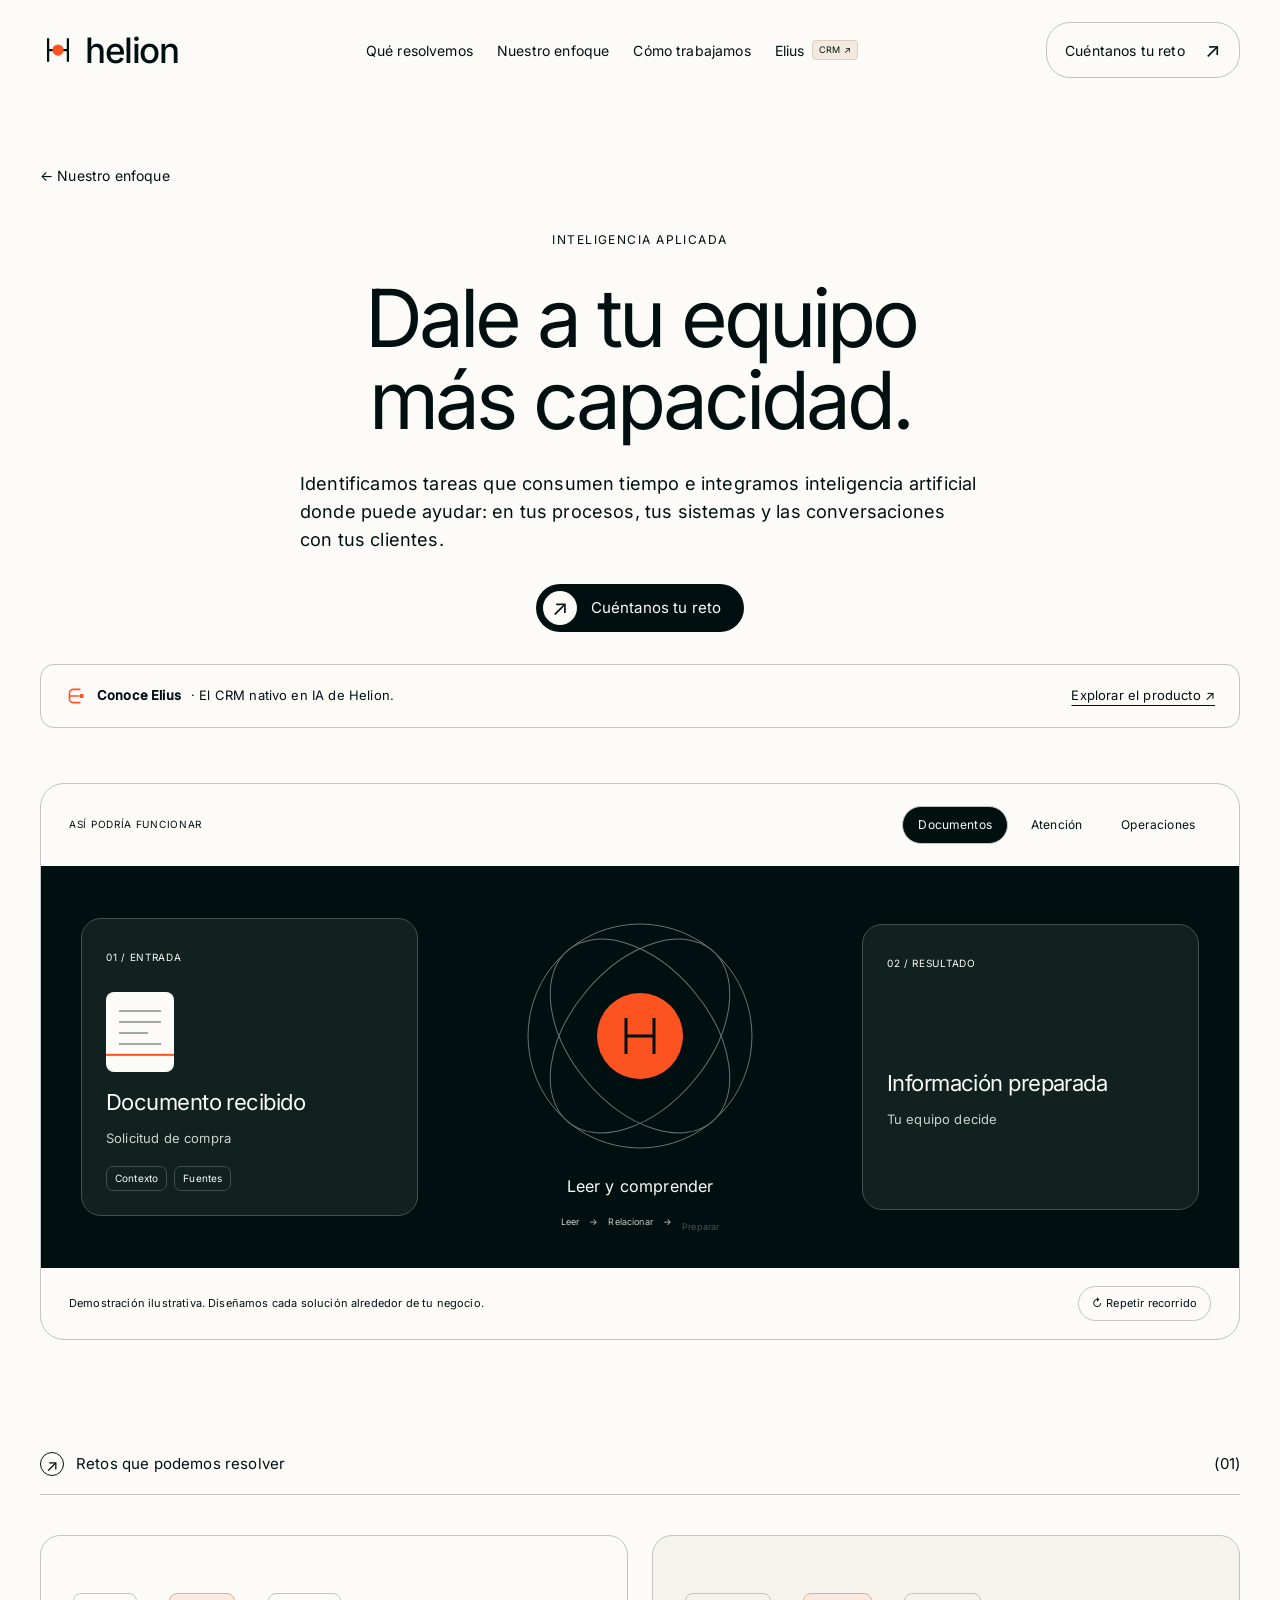
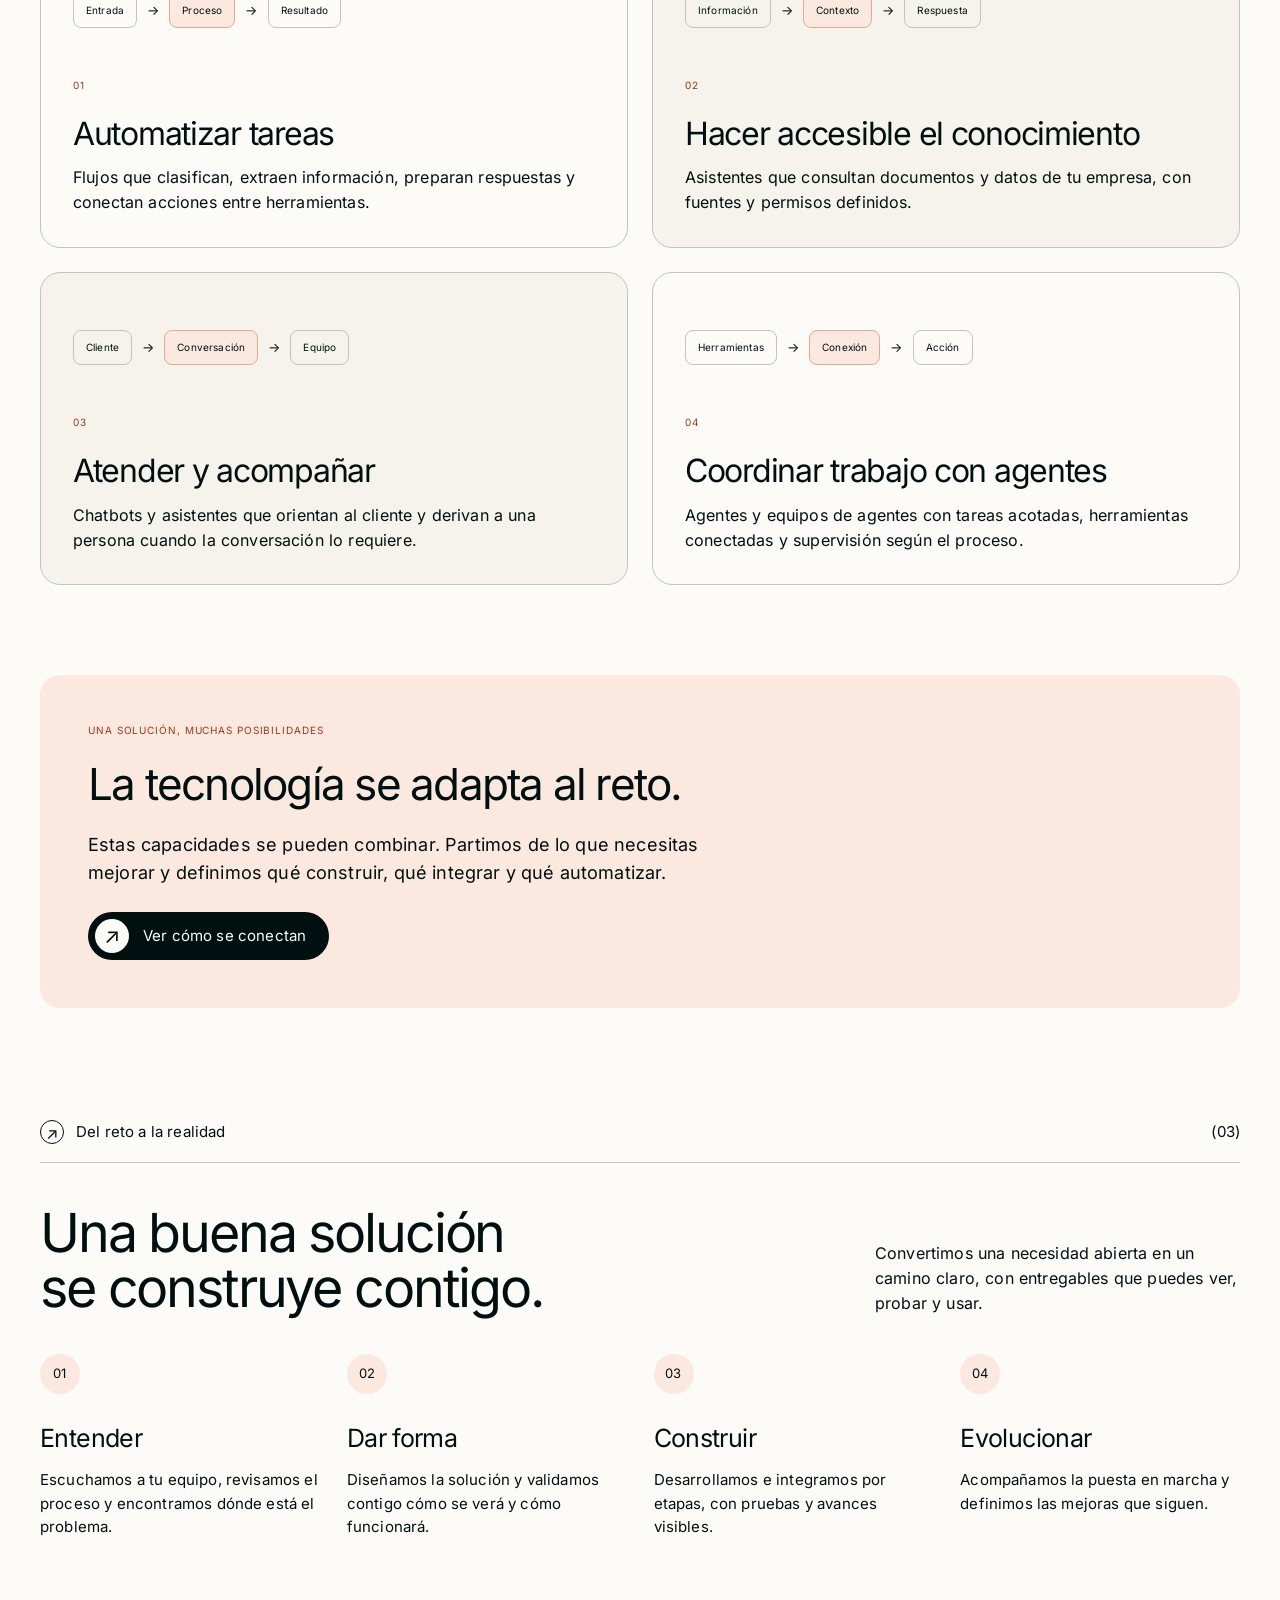
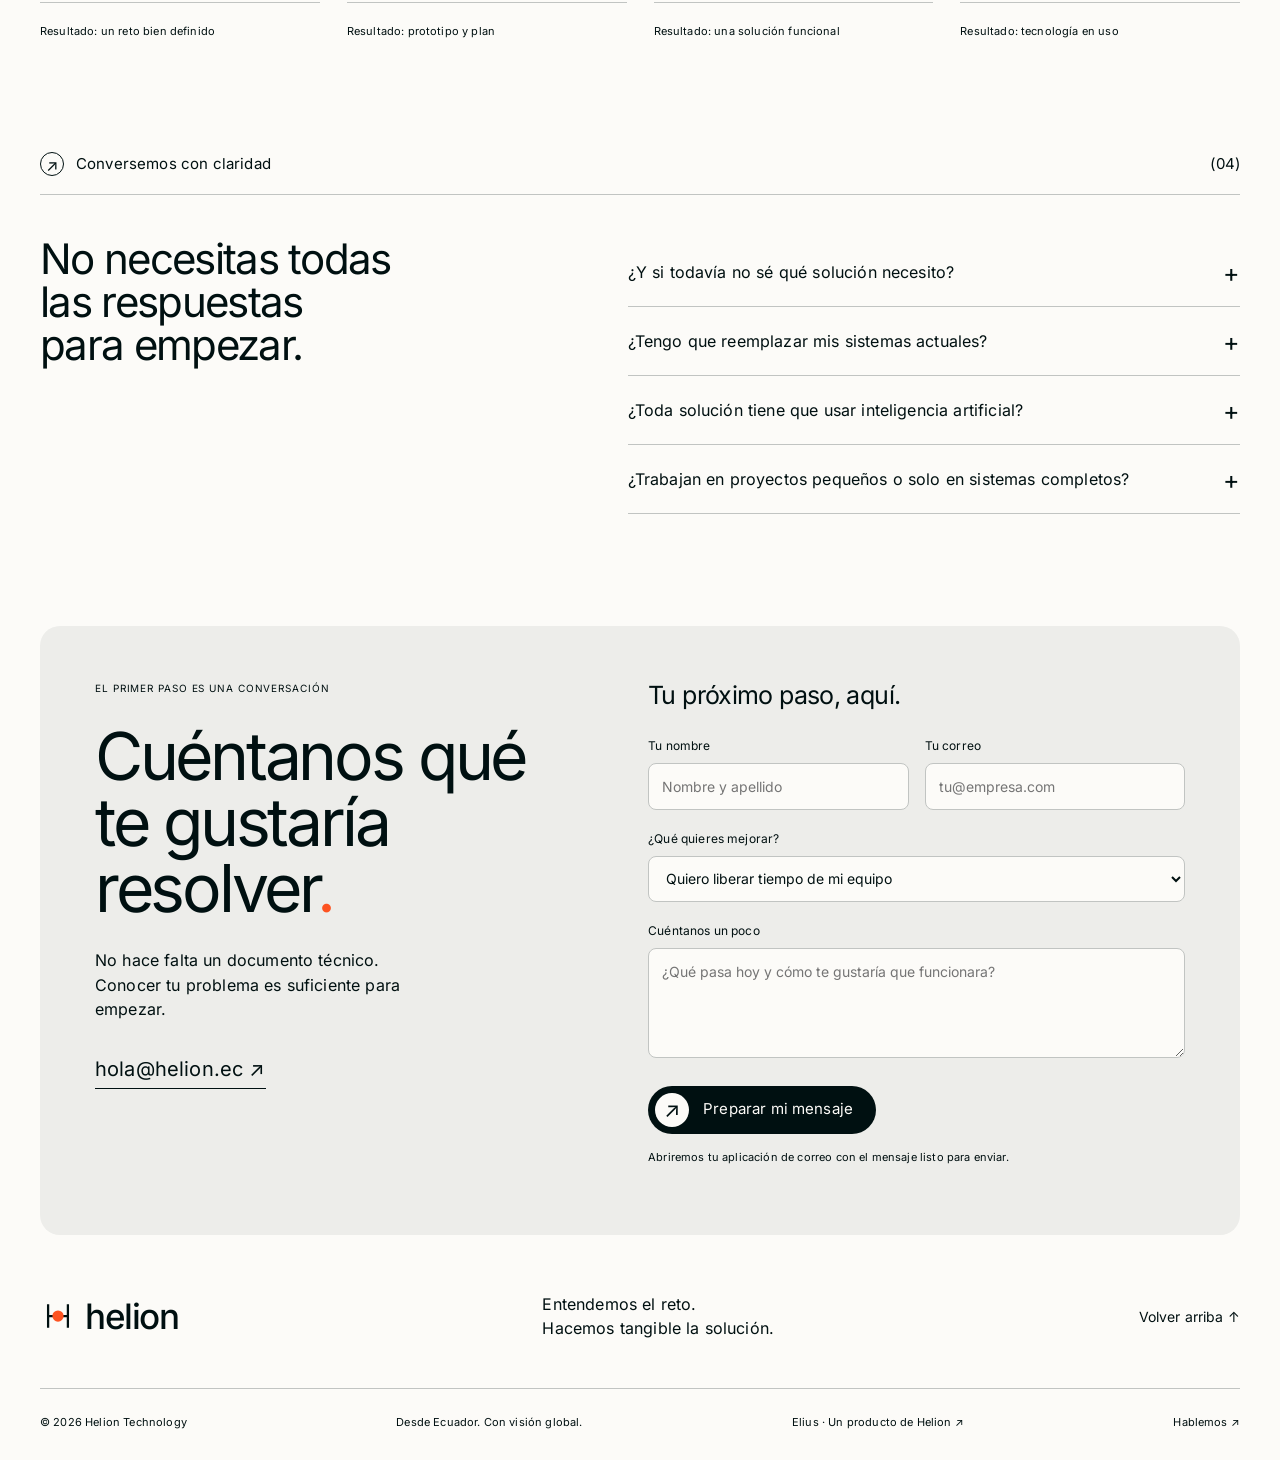
==== commit 0bb7de76: "Add Elius AI-native CRM landing page and feature stories" ====
--- a/inteligencia-artificial.html
+++ b/inteligencia-artificial.html
@@ -13,7 +13,8 @@
 <link rel="icon" href="assets/helion-connect.svg" type="image/svg+xml">
 <link rel="preload" href="assets/fonts/inter-regular.ttf" as="font" type="font/ttf" crossorigin>
 <link rel="stylesheet" href="assets/design-system-connect/variables.css">
-<link rel="stylesheet" href="assets/css/connect.css">
+<link rel="stylesheet" href="assets/css/connect.css"><link rel="stylesheet" href="assets/css/icons.css">
+<link rel="stylesheet" href="assets/css/elius.css">
 <script src="assets/vendor/gsap.min.js" defer></script>
 <script src="assets/js/connect.js" defer></script>
 <script src="assets/js/connect-motion.js" defer></script>
@@ -21,7 +22,7 @@
 </head>
 <body><a class="skip" href="#main">Saltar al contenido</a>
 <header class="site-header"><a class="logo" href="index.html" aria-label="Helion, inicio"><svg class="logo-symbol" viewBox="0 0 40 40" aria-hidden="true"><path d="M9 7v26M31 7v26M9 20h22"/><circle cx="20" cy="20" r="5"/></svg><span>helion</span></a>
-<nav id="navigation" aria-label="Principal"><a href="index.html#soluciones">Qué resolvemos</a><a href="index.html#enfoque">Nuestro enfoque</a><a href="index.html#proceso">Cómo trabajamos</a>
+<nav id="navigation" aria-label="Principal"><a href="index.html#soluciones">Qué resolvemos</a><a href="index.html#enfoque">Nuestro enfoque</a><a href="index.html#proceso">Cómo trabajamos</a><a class="elius-nav" href="elius.html">Elius <span>CRM ↗</span></a>
 </nav><a class="header-contact" href="#contacto">Cuéntanos tu reto <span aria-hidden="true">↗</span></a><button class="menu-toggle" aria-label="Abrir menú" aria-expanded="false" aria-controls="navigation"><span></span><span></span></button>
 </header>
 <main id="main">
@@ -31,6 +32,8 @@
 <p>Identificamos tareas que consumen tiempo e integramos inteligencia artificial donde puede ayudar: en tus procesos, tus sistemas y las conversaciones con tus clientes.
 </p><a class="arrow-button " href="#contacto"><span aria-hidden="true">↗</span>Cuéntanos tu reto</a>
 </section>
+<aside class="elius-crosslink"><span><svg class="elius-mark" viewBox="0 0 40 40" fill="none" aria-hidden="true"><path d="M28 8H15a7 7 0 0 0-7 7v10a7 7 0 0 0 7 7h13M8 20h17" stroke="currentColor" stroke-width="3"/><circle cx="30" cy="20" r="4" fill="currentColor"/></svg><b>Conoce Elius</b> · El CRM nativo en IA de Helion.</span><a href="elius.html">Explorar el producto ↗</a></aside>
+
 
 <section class="detail-lab" data-lab="ai" aria-label="Ejemplo interactivo de solución">
 <div class="lab-top"><span class="lab-micro">ASÍ PODRÍA FUNCIONAR</span>
@@ -126,7 +129,7 @@
 <div class="inbox-item">Documento adjunto <span>↗</span>
 </div>
 </div>
-<div class="automation-stage agent-stage"><span class="stage-icon">✳</span><small>02 / COORDINAR</small>
+<div class="automation-stage agent-stage"><span class="stage-icon" aria-hidden="true"><svg class="context-icon icon-workflow" viewBox="0 0 24 24" fill="none" stroke="currentColor" stroke-width="1.7" stroke-linecap="round" stroke-linejoin="round" aria-hidden="true"><rect x="3" y="3" width="6" height="6" rx="1.5"/><rect x="15" y="15" width="6" height="6" rx="1.5"/><rect x="15" y="3" width="6" height="6" rx="1.5"/><path d="M9 6h6M6 9v7a2 2 0 0 0 2 2h7"/></svg></span><small>02 / COORDINAR</small>
 <h4>Agentes con una tarea clara.
 </h4>
 <div class="agent-task">Clasificar <i>✓</i>
@@ -283,7 +286,7 @@
 <p>Entendemos el reto.<br>Hacemos tangible la solución.
 </p><a href="#main">Volver arriba ↑</a>
 </div>
-<div class="footer-bottom"><span>© 2026 Helion Technology</span><span>Desde Ecuador. Con visión global.</span><a href="mailto:hola@helion.ec">Hablemos ↗</a>
+<div class="footer-bottom"><span>© 2026 Helion Technology</span><span>Desde Ecuador. Con visión global.</span><a href="elius.html">Elius · Un producto de Helion ↗</a><a href="mailto:hola@helion.ec">Hablemos ↗</a>
 </div>
 </footer>
 </body>
--- a/assets/css/connect.css
+++ b/assets/css/connect.css
@@ -248,6 +248,43 @@
   line-height:1.6}
 .section {
   padding-top:112px}
+.clients {
+  padding-top:44px;
+  padding-bottom:32px;
+  border-bottom:1px solid var(--line);
+  text-align:center}
+.clients h2 {
+  font-size:11px;
+  line-height:1.6;
+  letter-spacing:.08em;
+  text-transform:uppercase}
+.client-list {
+  display:flex;
+  flex-wrap:wrap;
+  justify-content:center;
+  align-items:center;
+  gap:24px clamp(32px,7vw,100px);
+  list-style:none;
+  margin:28px 0 0;
+  padding:0}
+.client-list li {
+  min-height:58px;
+  display:flex;
+  align-items:center;
+  font-size:clamp(23px,2.6vw,32px);
+  font-weight:500;
+  letter-spacing:-.04em;
+  line-height:1.3}
+.client-list img {
+  display:block;
+  width:clamp(180px,20vw,240px);
+  height:auto;
+  filter:brightness(0);
+  opacity:.78}
+@media(max-width:600px) {
+  .client-list {
+    flex-direction:column}
+}
 .section-label {
   display:flex;
   align-items:center;
@@ -2165,3 +2202,316 @@
 .integration-map>span{
   font-size:7px}
 }
+
+.loyalty-canvas{
+  background:var(--ember-wash);
+  grid-template-columns:1fr 1.15fr;
+  align-items:center;
+  gap:55px}
+.loyalty-phone{
+  max-width:300px;
+  width:100%;
+  margin:auto;
+  border:1px solid var(--ink);
+  border-radius:28px;
+  background:var(--paper);
+  padding:23px}
+.phone-top{
+  display:flex;
+  justify-content:space-between;
+  align-items:center;
+  font-size:16px;
+  margin-bottom:30px}
+.phone-top i{
+  width:24px;
+  height:5px;
+  border-radius:8px;
+  background:var(--ink)}
+.loyalty-phone h3{
+  font-size:27px;
+  margin:10px 0}
+.loyalty-phone>p{
+  font-size:11px}
+.member-pass{
+  background:var(--ink);
+  color:var(--paper);
+  border-radius:16px;
+  padding:19px;
+  margin-top:23px}
+.member-pass>span,.reward-coupon>span{
+  font-size:8px;
+  letter-spacing:.04em}
+.member-pass>b{
+  display:block;
+  font-size:19px;
+  font-weight:400;
+  margin:10px 0 17px}
+.visit-stamps{
+  display:flex;
+  gap:7px}
+.visit-stamps i{
+  width:30px;
+  height:30px;
+  border:1px solid #75817a;
+  border-radius:50%;
+  font-style:normal;
+  font-size:22px;
+  display:grid;
+  place-items:center;
+  color:var(--orange)}
+.visit-stamps i:last-child{
+  color:var(--paper);
+  font-size:15px}
+.member-pass small{
+  display:block;
+  font-size:8px;
+  margin-top:16px;
+  color:#cbd4cf}
+.reward-coupon{
+  border:1px solid var(--line);
+  padding:17px;
+  border-radius:14px;
+  margin-top:17px}
+.reward-coupon>b{
+  display:block;
+  font-size:17px;
+  font-weight:400;
+  margin:9px 0}
+.reward-coupon p{
+  font-size:10px}
+.coupon-code{
+  font-size:26px;
+  letter-spacing:3px;
+  margin-top:13px}
+.phone-nav{
+  display:flex;
+  justify-content:space-between;
+  border-top:1px solid var(--line);
+  padding-top:15px;
+  margin-top:20px;
+  font-size:8px}
+.loyalty-explainer>p{
+  max-width:420px;
+  font-size:15px}
+.loyalty-event{
+  display:flex;
+  gap:17px;
+  border-top:1px solid #d7b8aa;
+  padding-top:20px;
+  margin-top:24px}
+.loyalty-event>i{
+  font-size:10px;
+  font-style:normal;
+  margin-top:3px}
+.loyalty-event b{
+  font-size:17px;
+  font-weight:400}
+.loyalty-event p{
+  margin-top:7px;
+  font-size:13px}
+.operations-summary{
+  text-align:center;
+  border-top:1px solid var(--line);
+  padding-top:18px;
+  margin-top:25px;
+  font-size:11px}
+
+.equipment-canvas{
+  background:var(--ink);
+  color:var(--paper);
+  align-items:center}
+.machine-view svg{
+  width:100%;
+  display:block;
+  margin:25px 0}
+.machine-outline{
+  fill:#102120;
+  stroke:#7b8e83;
+  stroke-width:1.5}
+.machine-rotor{
+  fill:none;
+  stroke:#cbd4cf;
+  stroke-width:2}
+.machine-sensor{
+  fill:var(--orange)}
+.machine-link{
+  fill:none;
+  stroke:var(--orange);
+  stroke-width:1.5}
+.machine-view text{
+  fill:#cbd4cf;
+  font-size:8px}
+.machine-caption{
+  font-size:9px;
+  letter-spacing:.07em}
+.equipment-insights{
+  padding:25px;
+  border:1px solid #43504c;
+  background:#102120;
+  border-radius:20px}
+.equipment-reading{
+  display:flex;
+  justify-content:space-between;
+  align-items:center;
+  font-size:12px;
+  margin-top:24px}
+.equipment-reading>b{
+  font-size:42px;
+  font-weight:400;
+  letter-spacing:-.04em}
+.equipment-reading small{
+  font-size:13px;
+  letter-spacing:0}
+.vibration-wave{
+  width:100%;
+  height:65px;
+  stroke:var(--orange);
+  stroke-width:1.8;
+  fill:none;
+  margin:18px 0}
+.equipment-fact{
+  display:flex;
+  justify-content:space-between;
+  gap:15px;
+  padding:14px 0;
+  border-top:1px solid #43504c;
+  font-size:10px}
+.equipment-fact b{
+  font-weight:400;
+  color:#cbd4cf}
+.maintenance-note{
+  padding:17px;
+  background:var(--ember-wash);
+  color:var(--ink);
+  border-radius:12px;
+  margin-top:18px}
+.maintenance-note b{
+  font-size:14px;
+  font-weight:500}
+.maintenance-note p{
+  font-size:11px;
+  margin-top:6px}
+.alerts-canvas{
+  background:var(--ash);
+  align-items:center}
+.threshold-chart{
+  border:1px solid var(--line);
+  background:var(--paper);
+  padding:22px;
+  border-radius:18px;
+  margin:24px 0}
+.threshold-chart>span{
+  font-size:10px;
+  color:#9e3619}
+.threshold-chart svg{
+  display:block;
+  width:100%;
+  margin:15px 0}
+.threshold-line{
+  stroke:#9e3619;
+  stroke-width:1;
+  stroke-dasharray:5 5;
+  fill:none}
+.threshold-signal{
+  stroke:var(--ink);
+  stroke-width:2;
+  fill:none}
+.threshold-point{
+  fill:var(--orange)}
+.threshold-chart>div{
+  display:flex;
+  justify-content:space-between;
+  font-size:9px;
+  gap:15px}
+.alert-trigger>p{
+  font-size:13px}
+.notification-card{
+  padding:24px;
+  background:var(--ink);
+  color:var(--paper);
+  border-radius:18px}
+.notification-card>div{
+  display:flex;
+  align-items:center;
+  gap:12px;
+  margin:20px 0 14px}
+.notification-card i{
+  font-size:20px;
+  font-style:normal;
+  background:var(--orange);
+  color:var(--ink);
+  width:30px;
+  height:30px;
+  border-radius:50%;
+  display:grid;
+  place-items:center}
+.notification-card h4,.response-card h4{
+  font-size:23px}
+.notification-card p{
+  font-size:12px;
+  color:#cbd4cf}
+.notification-label{
+  display:block;
+  font-size:9px;
+  margin-top:20px;
+  border-top:1px solid #43504c;
+  padding-top:14px}
+.response-card{
+  padding:24px;
+  background:var(--paper);
+  border:1px solid var(--line);
+  border-radius:18px;
+  margin-top:20px}
+.response-card h4{
+  margin:17px 0}
+.response-step{
+  display:flex;
+  gap:12px;
+  align-items:center;
+  font-size:12px;
+  margin-top:15px}
+.response-step i{
+  font-style:normal;
+  color:#9e3619;
+  font-size:16px}
+
+@media(max-width:1000px){
+  .loyalty-canvas{
+  gap:28px}
+.loyalty-phone{
+  padding:20px}
+.visit-stamps{
+  gap:5px}
+.visit-stamps i{
+  width:26px;
+  height:26px}
+.equipment-insights{
+  padding:20px}
+.equipment-fact{
+  font-size:9px}
+}
+
+@media(max-width:700px){
+  .loyalty-canvas{
+  grid-template-columns:1fr;
+  gap:35px}
+.loyalty-phone{
+  max-width:285px}
+.loyalty-explainer h3{
+  font-size:29px}
+.loyalty-event b{
+  font-size:16px}
+.operations-summary{
+  font-size:10px}
+.equipment-reading>b{
+  font-size:37px}
+.equipment-fact{
+  font-size:9px;
+  gap:9px}
+.machine-view svg{
+  margin:15px 0}
+.notification-card,.response-card{
+  padding:21px}
+.notification-card h4,.response-card h4{
+  font-size:21px}
+}
--- a/assets/css/icons.css
+++ b/assets/css/icons.css
@@ -0,0 +1,16 @@
+/* Context-specific line icons, inheriting the surrounding brand color. */
+.context-icon{display:inline-block;width:22px;height:22px;vertical-align:middle;flex-shrink:0}
+.ai-note>span:first-child,.agent-node>span:first-child{display:inline-flex;flex-shrink:0}
+.intelligence-art>b{display:inline-flex;align-items:center;justify-content:center}
+.intelligence-art .context-icon{width:46px;height:46px;stroke-width:1.4}
+.loyalty-stamps .context-icon,.visit-stamps .context-icon{width:15px;height:15px;stroke-width:2}
+.stage-icon .context-icon{width:29px;height:29px}
+.elius-tabs .context-icon{width:14px;height:14px}
+.elius-context-line .context-icon{width:18px;height:18px}
+.elius-ai-emblem{display:inline-flex;flex-shrink:0}
+.elius-ai-emblem .elius-mark{width:28px;height:28px}
+.ed-engine-core .elius-mark{width:36px;height:36px}
+.ed-response>span{display:inline-flex;flex-shrink:0}
+.ed-response .context-icon{width:23px;height:23px}
+@media(max-width:1050px){.ed-engine-core .elius-mark{width:29px;height:29px}}
+@media(max-width:700px){.ed-engine-core .elius-mark{width:25px;height:25px}}
--- a/assets/css/elius.css
+++ b/assets/css/elius.css
@@ -0,0 +1,117 @@
+/* Elius uses Helion's existing typography, surfaces and ember accent. */
+.elius-mark{width:38px;height:38px;flex-shrink:0}
+.elius-wordmark{display:inline-flex;align-items:center;gap:9px;font-size:38px;letter-spacing:-2px;line-height:1;font-weight:500}
+.elius-by{font-size:11px;letter-spacing:0;margin:12px 0 0 8px;font-weight:400;opacity:.65}
+.elius-kicker{display:block;font-size:10px;letter-spacing:.12em;line-height:1.6;font-weight:500}
+.site-header nav{gap:24px}
+.site-header nav a{white-space:nowrap}
+.elius-nav{display:flex;align-items:center;gap:7px}
+.elius-nav span{font-size:9px;letter-spacing:.04em;background:#f3e9df;border:1px solid #ddcdc0;padding:2px 6px;border-radius:4px}
+.elius-nav[aria-current]{text-decoration:underline;text-underline-offset:5px}
+.elius-wrap,.elius-crosslink{width:min(1200px,calc(100% - 80px));margin-inline:auto}
+.elius-button{display:inline-flex;align-items:center;justify-content:space-between;gap:34px;background:var(--ink);color:var(--paper);padding:15px 22px;border:1px solid var(--ink);border-radius:30px;font-size:14px;transition:background .2s,transform .2s;white-space:nowrap}
+.elius-button>span{font-size:22px;line-height:1}
+.elius-button:hover{background:#263a38;transform:translateY(-2px)}
+.elius-button-light{color:var(--ink);background:var(--paper);border-color:var(--paper)}
+.elius-button-light:hover{background:#e6ded1}
+.elius-feature-body{display:grid;grid-template-columns:1fr 1fr;background:var(--ink);color:var(--paper);border-radius:24px;overflow:hidden;margin-top:30px;min-height:500px;position:relative}
+.elius-feature-copy{padding:54px;position:relative;z-index:1}
+.elius-feature-copy>.elius-kicker{color:#c0c5bc;margin-top:42px;margin-bottom:17px;font-size:9px}
+.elius-feature-copy h2{font-size:clamp(34px,3.4vw,48px);line-height:1.07}
+.elius-feature-copy p{max-width:350px;color:#b9c3bd;font-size:15px;margin:22px 0 28px}
+.elius-feature-login{display:block;font-size:11px;color:#c0c5bc;margin-top:20px;text-decoration:underline;text-underline-offset:4px}
+.elius-orbit{position:relative;display:flex;align-items:center;justify-content:center;min-height:450px;background:radial-gradient(ellipse at center,#59402a33,transparent 65%)}
+.elius-orbit-ring{border:1px solid #5d69624d;border-radius:50%;position:absolute;width:270px;height:270px}
+.ring-one{width:440px;height:440px}.ring-two{width:340px;height:340px}.ring-three{width:240px;height:240px}
+.elius-orbit:before,.elius-orbit:after{content:'';position:absolute;background:#5d696233;width:100%;height:1px;left:0;top:50%}
+.elius-orbit:after{width:1px;height:100%;left:50%;top:0}
+.elius-orbit-core{width:110px;height:110px;display:grid;place-items:center;background:var(--orange);color:var(--ink);border-radius:30px;transform:rotate(-8deg);box-shadow:0 0 95px #fd532125}
+.elius-orbit-core .elius-mark{width:66px;height:66px;transform:rotate(8deg)}
+.orbit-label{font-size:9px;letter-spacing:.12em;position:absolute;background:#001011;padding:6px 10px;color:#bec6bd;border:1px solid #5d69624d;border-radius:16px;z-index:1}
+.orbit-label-a{top:20%;left:17%}.orbit-label-b{right:3%;top:50%}.orbit-label-c{bottom:20%;left:12%}
+.orbit-point{width:7px;height:7px;border-radius:50%;background:var(--orange);position:absolute}.point-one{top:27%;right:25%}.point-two{bottom:22%;right:24%}
+.orbit-caption{position:absolute;bottom:34px;font-size:8px;letter-spacing:.16em;color:#a9b4ac}
+.elius-crosslink{margin-top:32px;padding:20px 24px;border:1px solid var(--line);border-radius:14px;display:flex;justify-content:space-between;align-items:center;gap:20px;font-size:13px}
+.elius-crosslink>span{display:flex;align-items:center;gap:10px}.elius-crosslink .elius-mark{width:22px;height:22px;color:var(--orange)}
+.elius-crosslink a{text-decoration:underline;text-underline-offset:5px;white-space:nowrap}
+/* Product page */
+.elius-hero{padding-top:49px}
+.elius-hero-top{display:flex;justify-content:space-between;align-items:center;padding-bottom:52px}
+.elius-hero-top>.elius-kicker{display:flex;align-items:center;gap:10px;font-size:9px}
+.elius-hero-top .elius-kicker i{width:6px;height:6px;background:var(--orange);border-radius:50%}
+.elius-hero-grid{display:grid;grid-template-columns:1.8fr 1fr;gap:48px;align-items:start}
+.elius-hero h1{font-size:clamp(62px,6.7vw,94px);letter-spacing:-.065em;line-height:1.03}
+.elius-hero-aside{padding-top:6px;max-width:330px}
+.elius-hero-aside>.elius-kicker{margin-bottom:15px;color:#59635e}
+.elius-hero-aside>p{font-size:22px;line-height:1.4;letter-spacing:-.025em}
+.elius-hero-aside>p.elius-hero-description{font-size:14px;color:#59635e;letter-spacing:0;margin:15px 0 24px}
+.elius-signin{display:block;font-size:12px;margin:16px 0 0 6px}.elius-signin:hover{text-decoration:underline;text-underline-offset:4px}.elius-signin span{margin-left:8px}
+.elius-hero-rule{display:flex;justify-content:space-between;border-top:1px solid var(--line);margin-top:52px;padding:17px 0 0;font-size:9px;letter-spacing:.08em;gap:20px}
+.elius-hero-rule a{white-space:nowrap}.elius-hero-rule a span{margin-left:16px;font-size:16px}
+.elius-showcase{margin-top:50px;background:#eae8e1;padding:24px 26px 16px;border-radius:18px;position:relative}
+.elius-preview-top{display:flex;justify-content:space-between;gap:15px;font-size:9px;letter-spacing:.06em;margin-bottom:18px}.elius-preview-top>span:last-child{color:#55615b;letter-spacing:0}
+.elius-workspace{color:#ededed;display:grid;grid-template-columns:186px minmax(0,1fr);background:#191919;border:1px solid #373737;border-radius:10px;overflow:hidden;box-shadow:0 20px 40px -25px #18231d44;min-height:448px}
+.elius-sidebar{background:#1d1d1d;border-right:1px solid #343434;padding:23px 14px 16px;display:flex;flex-direction:column}
+.elius-sidebar .elius-wordmark{font-size:27px;letter-spacing:-1.4px;padding-left:8px;gap:6px}.elius-sidebar .elius-mark{width:27px;height:27px}.elius-sidebar .elius-by{display:none}
+.elius-workspace-name{display:flex;gap:9px;align-items:center;margin-top:25px;padding:0 6px;font-size:11px}.elius-workspace-name>span{background:#303030;border:1px solid #444444;border-radius:5px;width:24px;height:24px;display:grid;place-items:center;font-size:10px}.elius-workspace-name i{font-style:normal;margin-left:auto}
+.elius-sidebar-label{font-size:7px;letter-spacing:.1em;color:#aaaaaa;margin:26px 6px 10px}
+.elius-tabs{display:flex;flex-direction:column;gap:4px}
+.elius-tabs button{border:1px solid transparent;background:transparent;font-size:11px;display:flex;gap:10px;align-items:center;text-align:left;border-radius:6px;padding:10px;color:#b9b9b9}
+.elius-tabs button>span{font-size:15px;line-height:1}.elius-tabs button:hover{background:#282828}
+.elius-tabs button[aria-selected=true]{background:#303030;border-color:#414141;color:#f0f0f0}
+.elius-sidebar-bottom{margin-top:auto;display:flex;align-items:center;gap:10px;padding:24px 6px 0;font-size:11px}.elius-sidebar-bottom small{font-size:9px;color:#a5a5a5}
+.elius-avatar{font-size:8px;width:24px;height:24px;display:inline-flex;align-items:center;justify-content:center;border-radius:50%;background:#393934;color:#d0d8c9;font-weight:500;font-style:normal;flex-shrink:0}
+.elius-preview-main{padding:30px 26px 22px;min-width:0}
+.elius-preview-main [role=tabpanel][hidden]{display:none}
+.elius-panel-header{display:flex;justify-content:space-between;gap:16px;align-items:center;margin-bottom:28px}.elius-panel-header .elius-kicker{font-size:7px;color:#a1a1a1;margin-bottom:8px}.elius-panel-header h3{font-size:25px;letter-spacing:-.04em}.elius-view-tag{font-size:8px;color:#aaaaaa;border:1px solid #3b3b3b;border-radius:5px;padding:5px 8px;white-space:nowrap}
+.elius-board{display:grid;grid-template-columns:repeat(3,minmax(0,1fr));gap:13px}
+.elius-column h4{display:flex;align-items:center;gap:6px;font-size:10px;margin-bottom:13px;white-space:nowrap}.elius-column h4>span{margin-left:auto;color:#a5a5a5;font-size:8px}.elius-column h4 i{width:6px;height:6px;border-radius:50%;background:#9f9f9f}.elius-column:nth-child(2) h4 i{background:var(--orange)}.elius-column:nth-child(3) h4 i{background:#89ac94}
+.elius-deal{padding:14px 12px;background:#191919;border:1px solid #363636;border-radius:7px;margin-bottom:10px;box-shadow:0 3px 5px #17201a03}.elius-deal-logo{display:grid;place-items:center;width:26px;height:26px;background:#304139;border-radius:6px;font-size:20px;font-weight:500;line-height:1}.elius-deal-logo.alternate{background:#45352d;color:#e1b590}.elius-deal h5{margin:13px 0 3px;font-size:12px;font-weight:500;letter-spacing:-.02em}.elius-deal p{font-size:9px;color:#adadad}.elius-deal>div{display:flex;justify-content:space-between;align-items:center;font-size:8px;gap:8px;margin-top:16px;color:#b1b1b1}.elius-deal .elius-avatar{width:20px;height:20px;font-size:7px}.featured-deal{border-color:#b77450}.elius-deal>div.elius-deal-note{border-top:1px solid #4b3830;padding-top:10px;font-size:8px;color:#e1aa84;justify-content:flex-start}
+.elius-context-line{display:flex;align-items:center;gap:10px;padding:12px 14px;background:#242824;border-radius:6px;margin-top:10px}.elius-context-line>span{color:#f7966d;font-size:18px}.elius-context-line p{font-size:10px;color:#b3beb0}
+.elius-preview-caption{display:flex;justify-content:space-between;gap:24px;align-items:center;padding-top:16px}.elius-preview-caption>span{font-size:8px;letter-spacing:.05em}.elius-preview-caption p{font-size:9px;color:#586153;text-align:right}
+.elius-person-row{display:grid;grid-template-columns:1.2fr 1fr 1fr;gap:15px;align-items:center;padding:17px 6px;border-bottom:1px solid #353535;font-size:11px}.elius-person-row>span:first-child{display:flex;align-items:center;gap:10px}.elius-person-row.table-heading{font-size:7px;letter-spacing:.08em;color:#a5a5a5;padding-top:0}.elius-person-context{margin-top:24px;padding:20px;background:#232723;border-radius:7px}.elius-person-context .elius-kicker{font-size:7px;color:#a5b69f}.elius-person-context h4{font-size:24px;line-height:1.2;letter-spacing:-.03em;margin:10px 0}.elius-person-context p{font-size:11px;color:#b9c6b2}
+.elius-ai-example{max-width:610px;margin:0 auto}.elius-ai-question{display:flex;gap:14px;align-items:center;border-bottom:1px solid #353535;padding:0 0 24px}.elius-ai-question p{font-size:13px;max-width:380px}.elius-ai-answer{display:flex;gap:17px;margin-top:26px}.elius-ai-emblem{font-size:28px;color:#f7966d;line-height:1}.elius-ai-answer .elius-kicker{font-size:8px;color:#aaaaaa}.elius-ai-answer h4{font-size:25px;letter-spacing:-.04em;margin:12px 0}.elius-ai-answer p{font-size:12px;color:#b9bfb5;max-width:450px}.elius-ai-source{display:flex;justify-content:space-between;margin-top:20px;background:#262a25;border:1px solid #3c4439;padding:12px;border-radius:6px;font-size:10px}.elius-ai-answer small{display:block;font-size:9px;color:#b4b9ae;margin-top:15px}
+.elius-manifesto{background:var(--ink);color:var(--paper);padding:85px 0 65px;margin-top:100px}.elius-manifesto>.elius-wrap>.elius-kicker{color:#bcc7bc;font-size:9px}.elius-manifesto h2{font-size:clamp(42px,5.6vw,78px);margin:30px 0 65px;line-height:1.06}.elius-manifesto h2>span{color:#a7b5a3}.elius-pillars{display:grid;grid-template-columns:repeat(3,1fr);gap:45px;border-top:1px solid #586458;padding-top:28px}.elius-pillars article>span{font-size:9px;letter-spacing:.09em;color:#bac5b7}.elius-pillars h3{font-size:23px;margin:25px 0 14px}.elius-pillars p{font-size:14px;color:#b1bfad;max-width:300px}
+.elius-helion{padding-top:100px;display:grid;grid-template-columns:1.2fr 1fr;gap:80px}.elius-helion h2{margin-top:24px}.elius-helion>div:last-child{padding-top:37px}.elius-helion p{color:#5c665d;font-size:16px;margin-bottom:20px}.elius-helion .text-action{margin-top:14px;font-size:14px}
+.elius-faq{padding-top:100px}.elius-faq-grid{display:grid;grid-template-columns:1fr 1.3fr;gap:70px;margin-top:28px}.elius-faq h2{font-size:38px}.elius-faq details{border-bottom:1px solid var(--line);padding:20px 0}.elius-faq details:first-child{padding-top:0}.elius-faq summary{font-size:16px;cursor:pointer}.elius-faq details p{font-size:14px;color:#5c665d;padding:15px 0 4px;max-width:520px}.elius-faq details a{text-decoration:underline;text-underline-offset:4px}
+.elius-sr-only{position:absolute;width:1px;height:1px;padding:0;margin:-1px;overflow:hidden;clip:rect(0,0,0,0);white-space:nowrap;border:0}
+@media(min-width:701px){.elius-page .elius-hero-grid{animation:elius-enter .7s ease-out both}.elius-page .elius-showcase{animation:elius-enter .9s .1s ease-out both}}
+@keyframes elius-enter{from{opacity:0;transform:translateY(16px)}to{opacity:1;transform:translateY(0)}}
+@media(max-width:1100px) and (min-width:701px){.site-header nav{gap:16px;font-size:12px}.elius-hero-grid{gap:30px;grid-template-columns:1.6fr 1fr}.elius-hero h1{font-size:6.7vw}.elius-workspace{grid-template-columns:160px minmax(0,1fr)}.elius-preview-main{padding:24px 18px}.elius-sidebar{padding-inline:10px}.elius-tabs button{font-size:10px;gap:7px}.elius-view-tag{display:none}.elius-feature-copy{padding:40px}.elius-orbit .ring-one{width:340px;height:340px}.elius-orbit .ring-two{width:270px;height:270px}.elius-orbit .ring-three{width:200px;height:200px}}
+@media(max-width:1000px){.elius-wrap,.elius-crosslink{width:calc(100% - 48px)}.elius-feature-copy p{font-size:14px}.elius-by{margin-left:4px}.footer-bottom{flex-wrap:wrap;row-gap:12px}}
+@media(max-width:700px){
+ .elius-wrap,.elius-crosslink{width:calc(100% - 40px)}.site-header nav{gap:12px}.elius-nav span{font-size:10px}.elius-feature-body{grid-template-columns:1fr;margin-top:20px;border-radius:16px}.elius-feature-copy{padding:32px 26px 0}.elius-feature-copy>.elius-kicker{margin-top:32px}.elius-feature-copy h2{font-size:36px}.elius-feature-copy p{margin:20px 0 24px}.elius-wordmark{font-size:34px}.elius-by{font-size:10px}.elius-orbit{min-height:360px;overflow:hidden}.elius-orbit .ring-one{width:330px;height:330px}.elius-orbit .ring-two{width:250px;height:250px}.elius-orbit .ring-three{width:170px;height:170px}.elius-orbit-core{width:85px;height:85px;border-radius:24px}.elius-orbit-core .elius-mark{width:54px;height:54px}.orbit-label-a{top:17%;left:12%}.orbit-label-b{right:2%}.orbit-label-c{bottom:20%;left:3%}.orbit-caption{bottom:16px;font-size:7px}.elius-crosslink{flex-direction:column;align-items:flex-start;padding:18px;font-size:12px}.elius-crosslink>span{display:block}.elius-crosslink .elius-mark{vertical-align:middle;margin-right:7px}
+ .elius-hero{padding-top:25px}.elius-hero-top{padding-bottom:35px;align-items:flex-start;gap:15px}.elius-hero-top>.elius-kicker{font-size:7px;gap:6px;padding-top:10px}.elius-hero-top .elius-by{display:none}.elius-hero-grid{grid-template-columns:1fr;gap:30px}.elius-hero h1{font-size:clamp(41px,9.2vw,64px);line-height:1.04}.elius-hero-aside{padding-top:0;max-width:440px}.elius-hero-aside>.elius-kicker{font-size:8px;margin-bottom:12px}.elius-hero-aside>p{font-size:20px;max-width:320px}.elius-hero-aside>p.elius-hero-description{font-size:14px;max-width:350px}.elius-signin{display:inline-block;margin-left:15px;font-size:11px}.elius-button{font-size:12px;padding:13px 17px;gap:23px}.elius-hero-rule{margin-top:35px;font-size:7px;line-height:1.7;align-items:center;gap:15px}.elius-hero-rule>span{max-width:170px}.elius-hero-rule a span{margin-left:5px}
+ .elius-showcase{margin-top:30px;padding:14px 12px 12px;border-radius:12px}.elius-preview-top{font-size:6px;margin-bottom:12px;align-items:center}.elius-preview-top>span:last-child{max-width:90px;text-align:right;font-size:7px}.elius-workspace{display:block;min-height:0}.elius-sidebar{padding:16px 10px 10px;border-right:0;border-bottom:1px solid #e1e2d9}.elius-sidebar>.elius-wordmark,.elius-workspace-name,.elius-sidebar-label,.elius-sidebar-bottom{display:none}.elius-tabs{flex-direction:row;gap:4px;justify-content:space-between}.elius-tabs button{font-size:9px;padding:8px 6px;gap:5px;white-space:nowrap}.elius-tabs button>span{font-size:12px}.elius-preview-main{padding:22px 12px 14px;min-height:390px}.elius-panel-header{margin-bottom:22px}.elius-panel-header h3{font-size:21px}.elius-panel-header .elius-kicker{font-size:6px}.elius-view-tag{display:none}.elius-board{grid-template-columns:repeat(3,minmax(150px,1fr));gap:10px;overflow-x:auto;padding:0 2px 10px;scroll-snap-type:x proximity}.elius-column{scroll-snap-align:start}.elius-column h4{font-size:9px}.elius-deal{padding:12px 10px}.elius-deal h5{font-size:11px}.elius-context-line{padding:10px;gap:8px}.elius-context-line p{font-size:9px}.elius-preview-caption{display:block;padding-top:12px}.elius-preview-caption>span{font-size:6px}.elius-preview-caption p{text-align:left;font-size:8px;margin-top:5px}.elius-person-row{font-size:8px;gap:8px;padding:15px 0;grid-template-columns:1.15fr .9fr 1fr}.elius-person-row>span:first-child{gap:6px}.elius-person-row.table-heading{font-size:6px}.elius-person-row .elius-avatar{width:20px;height:20px;font-size:7px}.elius-person-context{padding:15px}.elius-person-context h4{font-size:22px}.elius-person-context p{font-size:10px}.elius-ai-question{gap:10px;padding-bottom:20px}.elius-ai-question p{font-size:11px}.elius-ai-answer{gap:10px;margin-top:20px}.elius-ai-answer h4{font-size:22px}.elius-ai-answer p{font-size:11px}.elius-ai-answer .elius-kicker{font-size:6px}.elius-ai-source{font-size:8px;padding:10px}.elius-ai-answer small{font-size:8px}
+ .elius-manifesto{margin-top:60px;padding:55px 0 40px}.elius-manifesto>.elius-wrap>.elius-kicker{font-size:7px}.elius-manifesto h2{font-size:42px;margin:27px 0 40px}.elius-pillars{grid-template-columns:1fr;gap:30px;padding-top:25px}.elius-pillars article>span{font-size:8px}.elius-pillars h3{margin:12px 0 10px;font-size:24px}.elius-pillars p{font-size:14px;max-width:400px}.elius-helion{padding-top:60px;grid-template-columns:1fr;gap:25px}.elius-helion .elius-kicker{font-size:8px}.elius-helion h2{font-size:38px;margin-top:18px}.elius-helion>div:last-child{padding-top:0}.elius-helion p{font-size:15px}.elius-faq{padding-top:60px}.elius-faq-grid{grid-template-columns:1fr;gap:30px}.elius-faq h2{font-size:34px}.elius-faq summary{font-size:14px}.elius-faq details p{font-size:13px}.elius-faq>.elius-kicker{font-size:8px}
+}
+@media(max-width:360px){.elius-hero h1{font-size:39px}.elius-signin{display:block;margin-left:4px}.elius-tabs button{font-size:8px;gap:3px;padding:8px 5px}.elius-manifesto h2{font-size:36px}.elius-feature-copy{padding-inline:22px}.elius-feature-copy h2{font-size:32px}}
+@media(prefers-reduced-motion:reduce){.elius-page .elius-hero-grid,.elius-page .elius-showcase{animation:none}.elius-button{transition:none}.elius-button:hover{transform:none}}
+
+@media(min-width:701px) and (max-width:900px){.site-header{gap:14px}.site-header .logo{font-size:29px;gap:5px}.site-header .logo-symbol{width:29px;height:29px}.site-header nav{gap:12px;font-size:11px}.site-header .header-contact{font-size:10px;padding:9px 11px;gap:9px;white-space:nowrap}.elius-nav{gap:4px}.elius-nav span{font-size:7px;padding:2px 4px}}
+
+/* Product details observed in the authenticated Elius workspace. */
+.elius-workspace-modules{display:flex;flex-direction:column;gap:13px;padding:18px 10px 8px;color:#a6a6a6;font-size:10px;border-top:1px solid #343434;margin-top:18px}
+.elius-skill-reference{display:inline-block;font-size:9px;color:#c1b7e2;background:#30283f;border:1px solid #504265;padding:3px 6px;border-radius:4px;margin:0 5px 5px 0}
+.elius-record-reference{color:#bad0e4;background:#27333d;padding:2px 5px;border-radius:4px;white-space:nowrap}
+.elius-ai-answer p b{font-weight:500;color:#e0e0e0}
+.elius-flow-heading{margin:0 0 20px}.elius-flow-status{font-size:8px;color:#a3c5ab;letter-spacing:.03em}
+.elius-flow-heading h4{font-size:25px;letter-spacing:-.03em;margin:12px 0 8px}.elius-flow-heading p{font-size:11px;color:#b0b0b0}
+.elius-flow{padding:0;margin:0;list-style:none;display:grid;grid-template-columns:repeat(3,minmax(0,1fr));gap:13px}
+.elius-flow li{border:1px solid #3c3c3c;background:#202020;border-radius:7px;padding:16px 13px}
+.elius-flow li>span{width:28px;height:28px;border:1px solid #55503c;color:#dbbf8b;border-radius:6px;display:grid;place-items:center;font-size:18px;margin-bottom:20px}
+.elius-flow small{display:block;font-size:7px;letter-spacing:.08em;color:#aaa;margin-bottom:9px}.elius-flow b{display:block;font-size:12px;font-weight:500;line-height:1.5}.elius-flow p{font-size:10px;color:#aaa;margin-top:8px}.elius-flow-footnote{display:block;font-size:9px;color:#aaa;margin-top:18px}
+@media(max-width:700px){
+.elius-tabs{overflow-x:auto;justify-content:flex-start;padding-bottom:5px}.elius-tabs button{flex-shrink:0}
+.elius-workspace-modules{display:none}.elius-flow{grid-template-columns:1fr;gap:9px}.elius-flow li{display:flex;gap:13px;align-items:center;padding:12px}.elius-flow li>span{flex-shrink:0;margin:0}.elius-flow small{margin-bottom:5px;font-size:6px}.elius-flow b{font-size:11px}.elius-flow p{margin-top:4px;font-size:9px}
+.elius-flow-heading h4{font-size:22px}.elius-flow-heading p{font-size:10px}.elius-flow-footnote{font-size:8px}
+.elius-ai-answer .elius-ai-source{background:#262a25;border-color:#3c4439}.elius-ai-answer p{color:#b9bfb5}.elius-person-context{background:#232723}.elius-person-context .elius-kicker{color:#a5b69f}.elius-person-context p{color:#b9c6b2}
+}
+@media(max-width:700px){.elius-tabs{gap:2px;justify-content:space-between}.elius-tabs button{padding:8px 5px;gap:0}.elius-tabs button>span{display:none}}
+
+.elius-hero-aside>p.elius-deployment{font-size:11px;color:#59635e;letter-spacing:0;line-height:1.6;margin-top:16px;max-width:280px}
+.elius-feature-copy p.elius-deployment{font-size:11px;color:#c0c5bc;line-height:1.6;margin:18px 0 0;max-width:290px}
+
+/* AI native is the primary product promise, at headline scale. */
+.elius-native{color:#c6401d;font-weight:500}
+.elius-feature-copy .elius-native{color:#ff9269}
